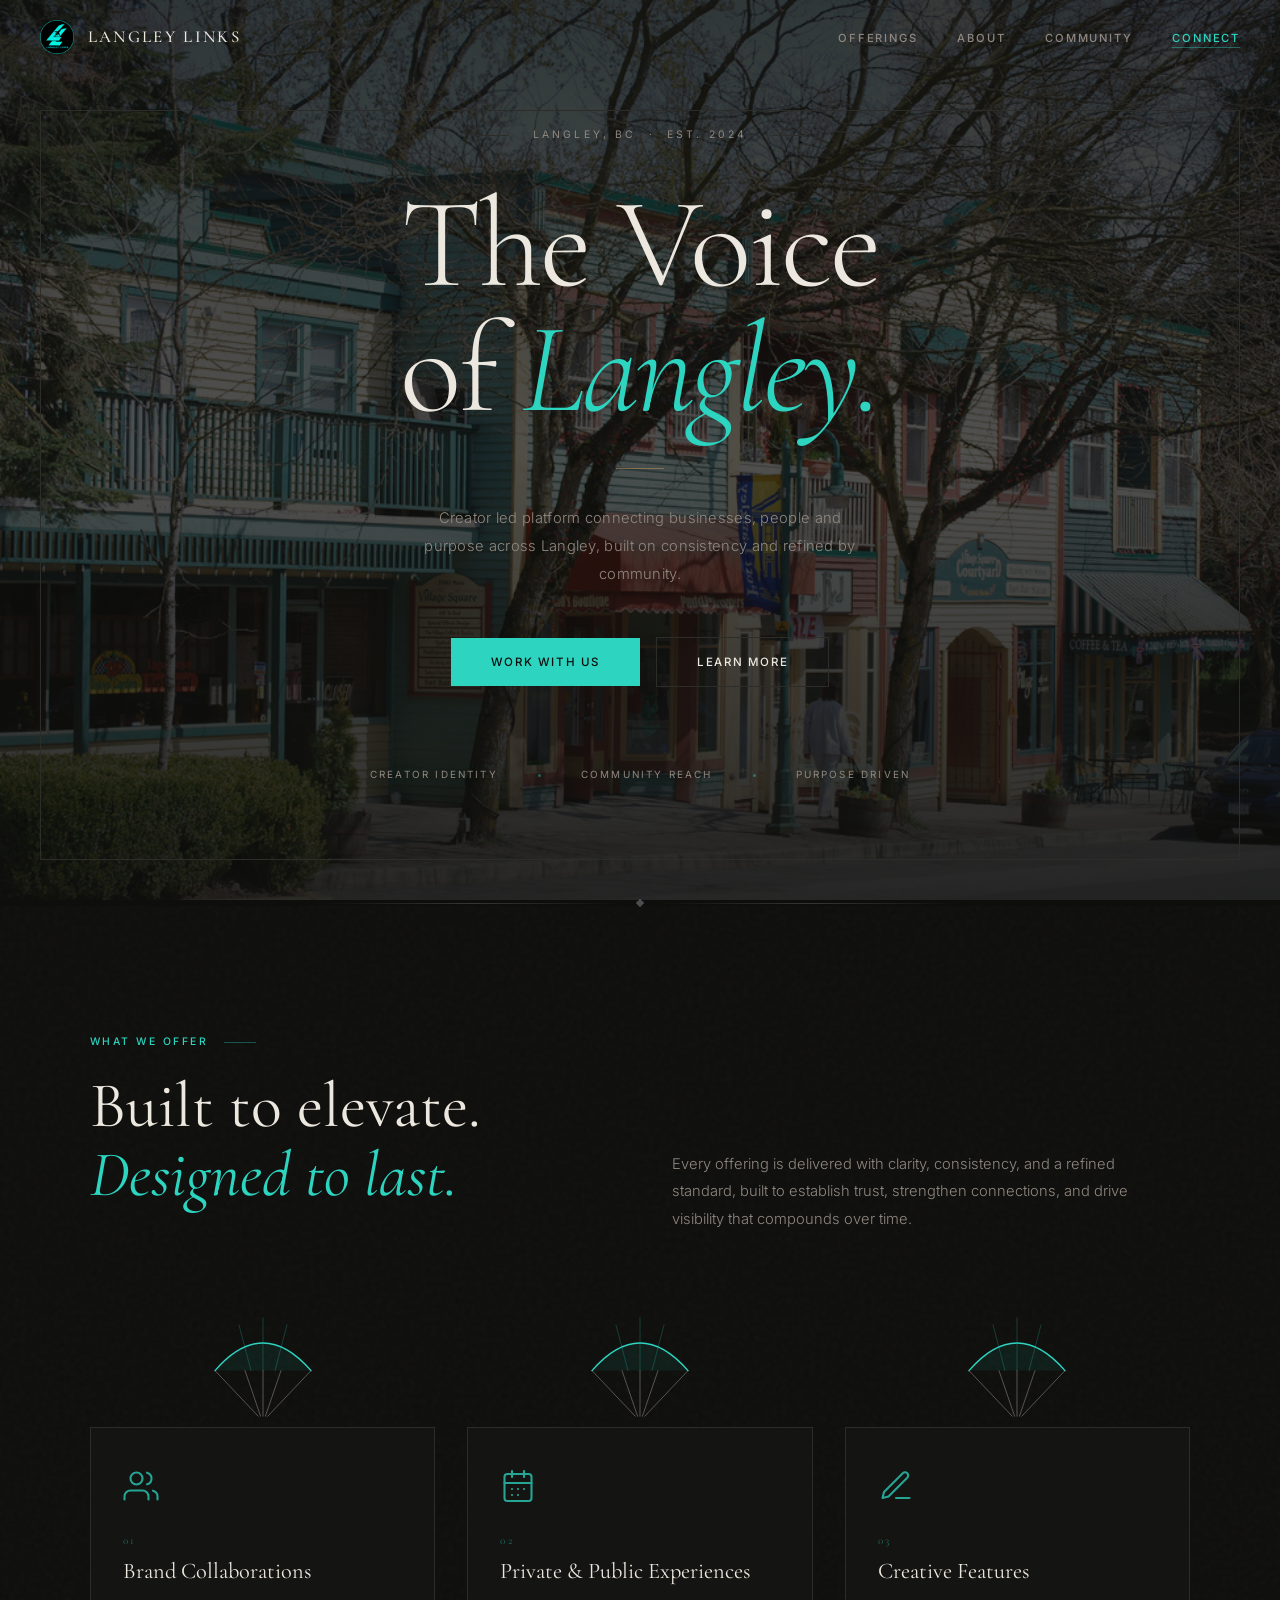
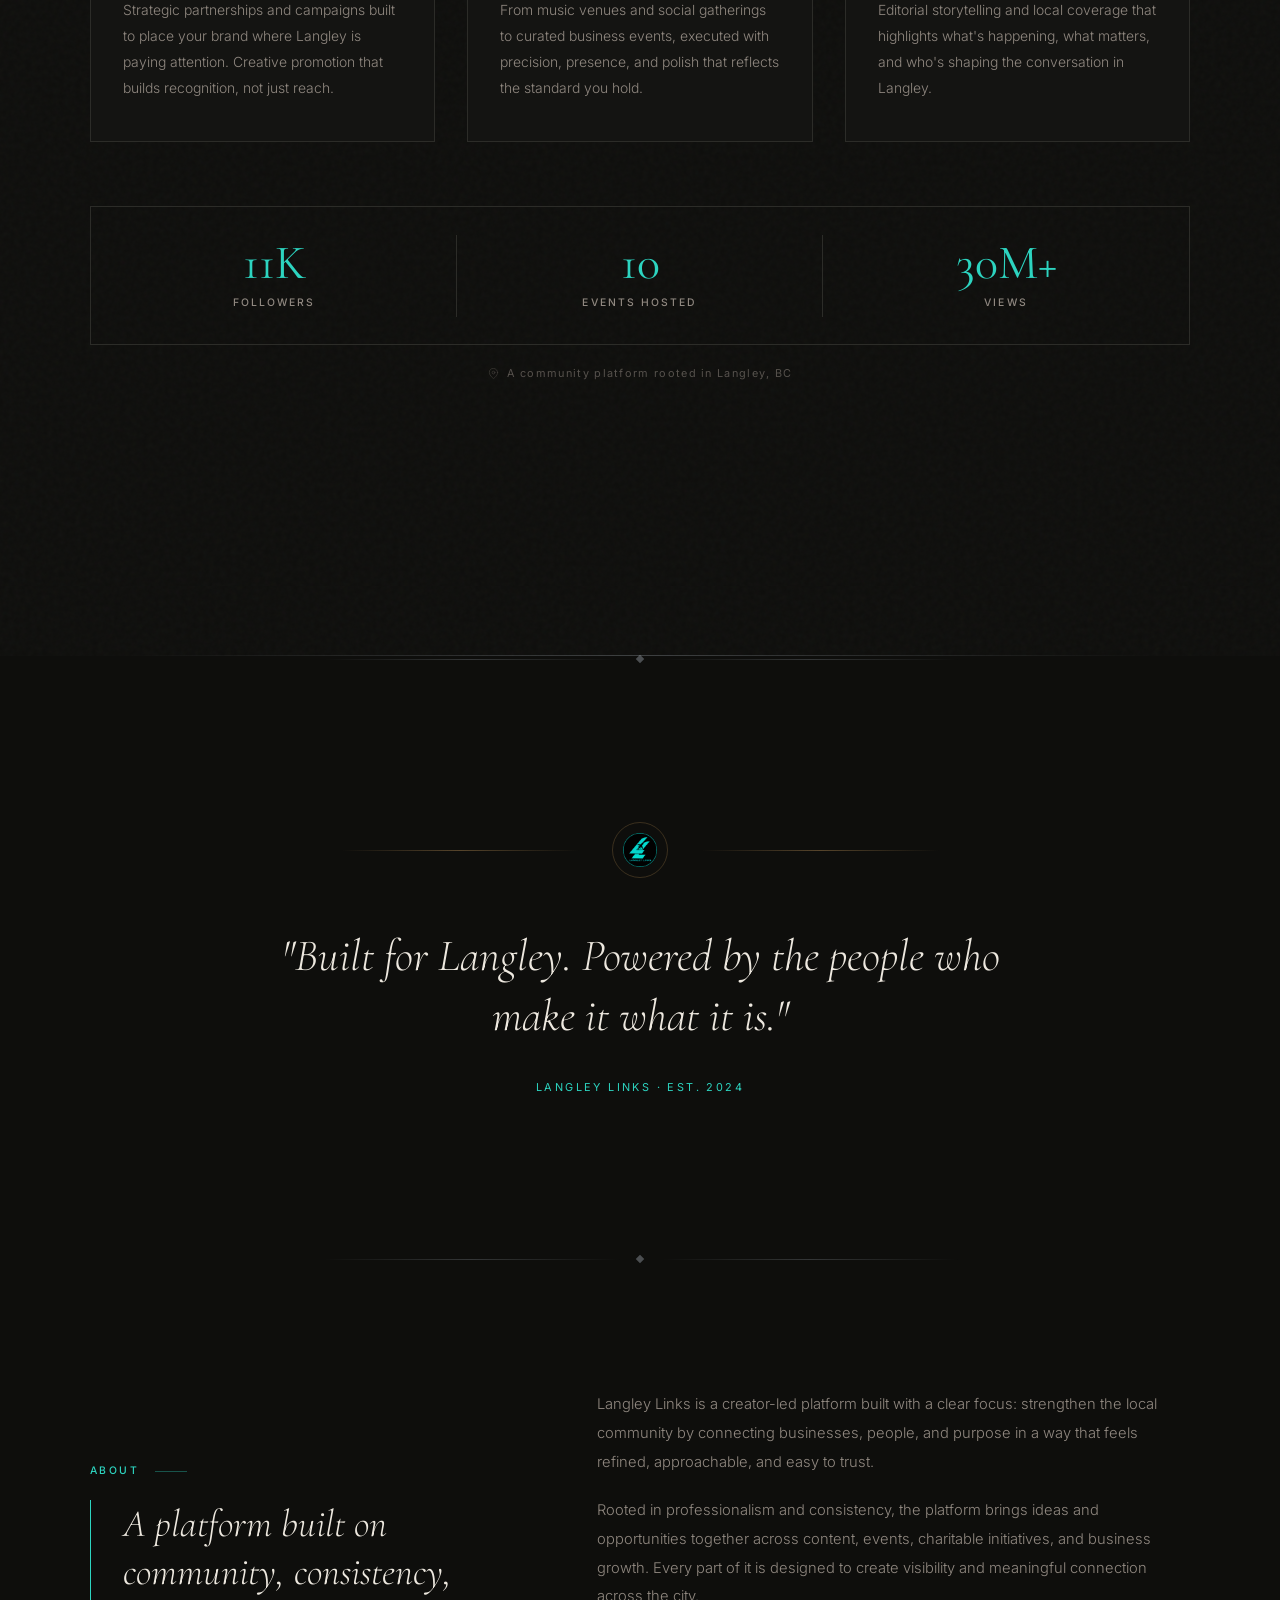
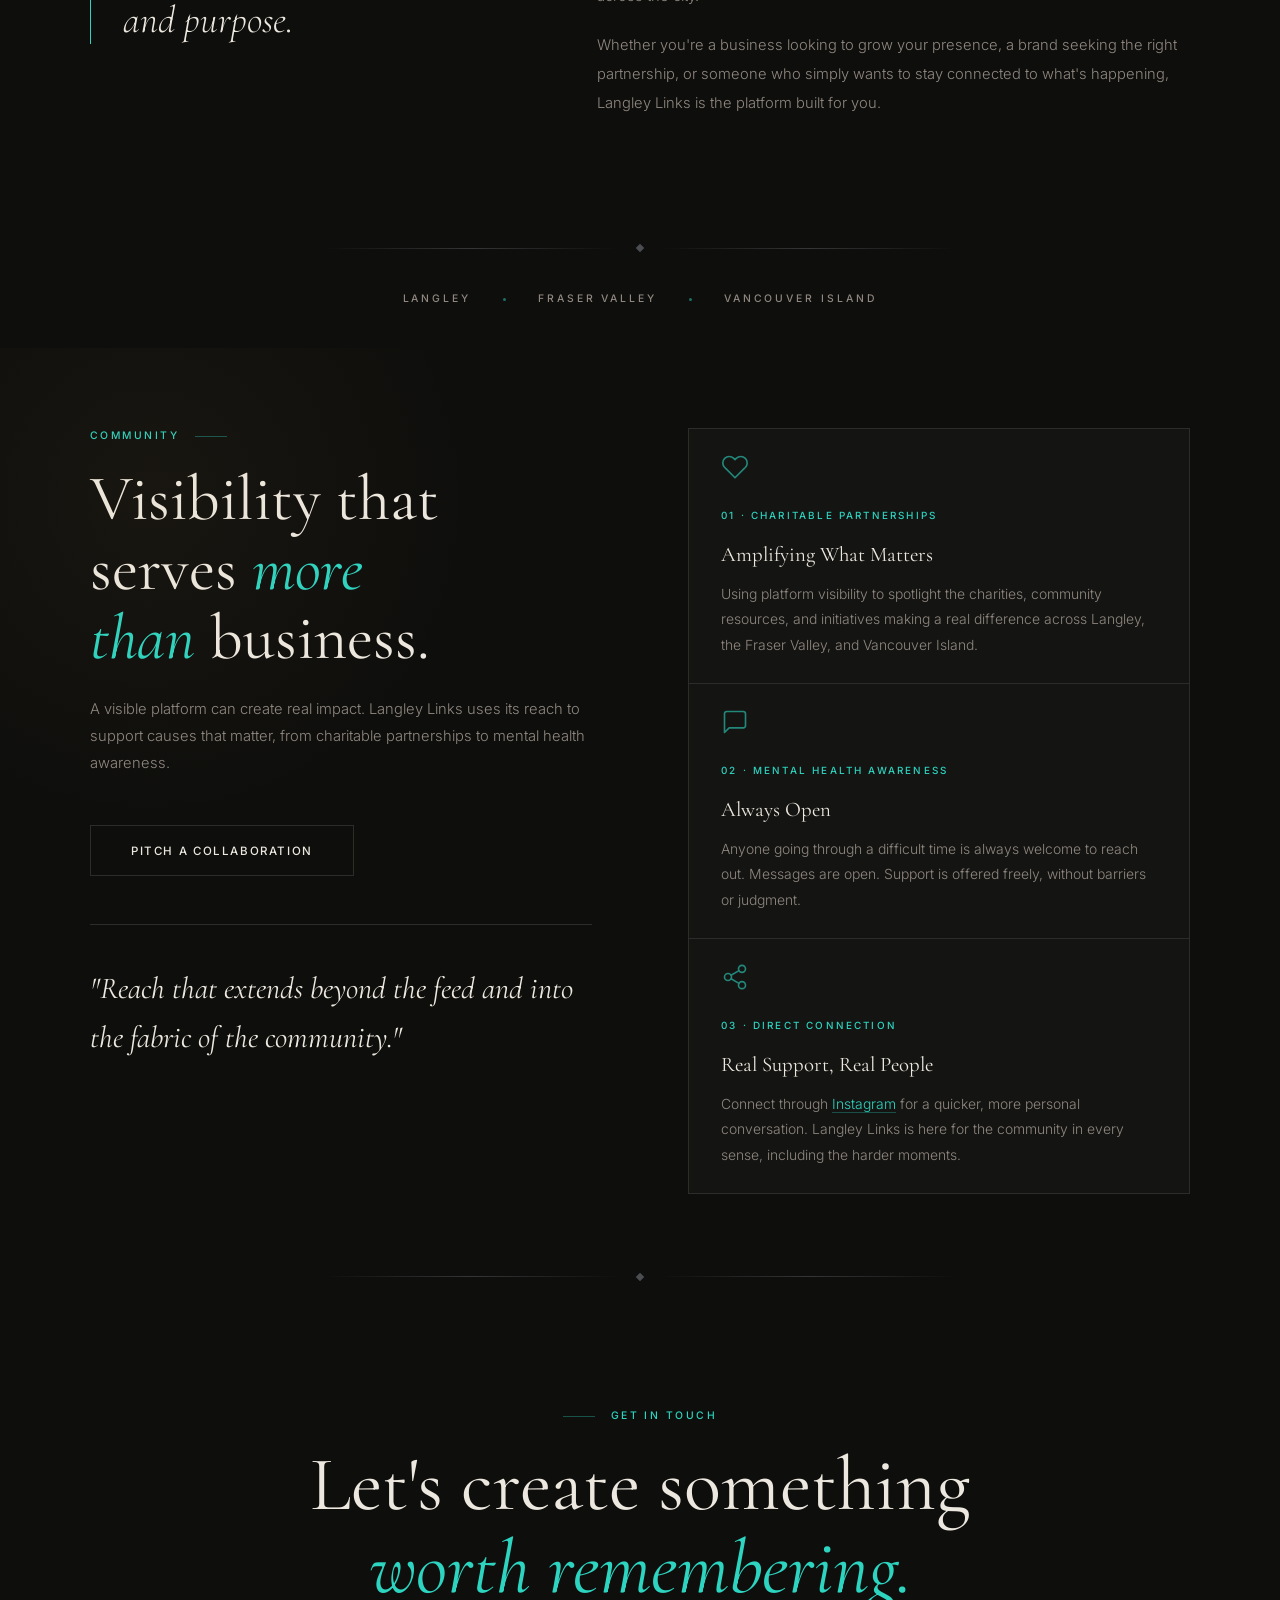
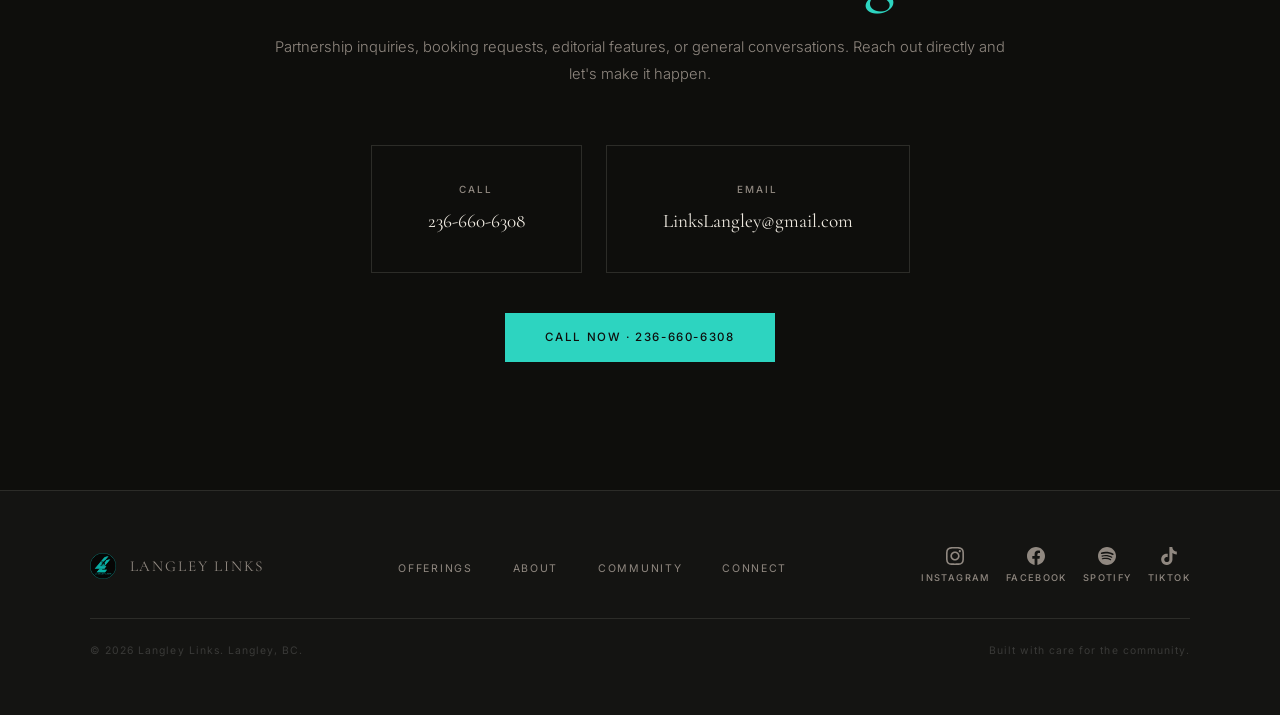
==== index.html @ d631c365 "Services section: darker background to match rest of site" ====
<!DOCTYPE html>
<html lang="en">
<head>
  <meta charset="UTF-8" />
  <meta name="viewport" content="width=device-width, initial-scale=1.0" />

  <!-- Google Search Console -->
  <meta name="google-site-verification" content="DNK0enHYW-KA_07LQ_YvjE61bFzddspca2LPmEp7d2s" />

  <!-- Primary SEO -->
  <title>Langley Links | Brand Partnerships, Events & Community — Langley, BC</title>
  <meta name="description" content="Langley Links is Langley's creator-led platform for brand collaborations, local events, and community impact. 11K followers, 30M+ views. Work with us today." />
  <link rel="canonical" href="https://langleylinks.com/" />

  <!-- Geo -->
  <meta name="geo.region" content="CA-BC" />
  <meta name="geo.placename" content="Langley, British Columbia" />

  <!-- Open Graph -->
  <meta property="og:type" content="website" />
  <meta property="og:url" content="https://langleylinks.com/" />
  <meta property="og:title" content="Langley Links | Brand Partnerships, Events & Community" />
  <meta property="og:description" content="Langley's creator-led platform for brand collaborations, local events, and community impact. 11K followers, 30M+ views." />
  <meta property="og:image" content="https://langleylinks.com/Main_Street,_Fort_Langley.jpg" />
  <meta property="og:image:width" content="1200" />
  <meta property="og:image:height" content="630" />
  <meta property="og:site_name" content="Langley Links" />
  <meta property="og:locale" content="en_CA" />

  <!-- Twitter Card -->
  <meta name="twitter:card" content="summary_large_image" />
  <meta name="twitter:title" content="Langley Links | Brand Partnerships, Events & Community" />
  <meta name="twitter:description" content="Langley's creator-led platform for brand collaborations, local events, and community impact. 11K followers, 30M+ views." />
  <meta name="twitter:image" content="https://langleylinks.com/Main_Street,_Fort_Langley.jpg" />

  <link rel="icon" type="image/png" href="logo png LL.png" />
  <link rel="preconnect" href="https://fonts.googleapis.com" />
  <link rel="preconnect" href="https://fonts.gstatic.com" crossorigin />
  <link rel="preload" as="image" href="Main_Street,_Fort_Langley.jpg" />
  <link href="https://fonts.googleapis.com/css2?family=Cormorant+Garamond:ital,wght@0,300;0,400;0,500;0,600;1,300;1,400;1,500&family=Inter:wght@300;400;500;600&display=swap" rel="stylesheet" />
  <style>
    *, *::before, *::after { box-sizing: border-box; margin: 0; padding: 0; }

    :root {
      --bg:           #0e0e0c;
      --dark:         #141412;
      --mid:          #1c1c1a;
      --border:       #2c2c28;
      --gold:         #c4975a;
      --gold-border:  rgba(196, 151, 90, 0.25);
      --silver:       #a8b0b8;
      --silver-dim:   rgba(168, 176, 184, 0.15);
      --silver-border: rgba(168, 176, 184, 0.25);
      --cream:        #ede8df;
      --cream-muted:  #908880;
      --teal:         #2dd4c0;
      --teal-dark:    #1fb8a6;
      --teal-dim:     rgba(45, 212, 192, 0.07);
      --teal-border:  rgba(45, 212, 192, 0.2);
      --font-serif:   'Cormorant Garamond', Georgia, serif;
      --font-sans:    'Inter', sans-serif;
    }

    html { scroll-behavior: smooth; }

    body {
      background: var(--bg);
      color: var(--cream);
      font-family: var(--font-sans);
      font-size: 16px;
      line-height: 1.6;
      -webkit-font-smoothing: antialiased;
    }

    /* ── NAV ── */
    nav {
      position: fixed;
      top: 0; left: 0; right: 0;
      z-index: 100;
      display: flex;
      align-items: center;
      justify-content: space-between;
      padding: 1.25rem 2.5rem;
      background: transparent;
      backdrop-filter: blur(0px);
      -webkit-backdrop-filter: blur(0px);
      border-bottom: 1px solid transparent;
      transition: background 0.4s ease, border-color 0.4s ease, backdrop-filter 0.4s ease, padding 0.3s;
    }

    nav.scrolled {
      background: rgba(14, 14, 12, 0.82);
      backdrop-filter: blur(16px);
      -webkit-backdrop-filter: blur(16px);
      border-bottom: 1px solid var(--border);
    }

    .nav-brand {
      display: flex;
      align-items: center;
      gap: 0.85rem;
      text-decoration: none;
    }

    .nav-brand img { height: 34px; width: auto; }

    .nav-brand-text {
      font-family: var(--font-serif);
      font-size: 1.05rem;
      font-weight: 500;
      letter-spacing: 0.14em;
      text-transform: uppercase;
      color: var(--cream);
    }

    .nav-links {
      display: flex;
      gap: 2.5rem;
      list-style: none;
      align-items: center;
    }

    .nav-links a {
      color: var(--cream-muted);
      text-decoration: none;
      font-size: 0.7rem;
      font-weight: 500;
      letter-spacing: 0.16em;
      text-transform: uppercase;
      transition: color 0.2s;
    }

    .nav-links a:hover { color: var(--cream); }

    .nav-cta {
      color: var(--teal) !important;
      border-bottom: 1px solid rgba(45, 212, 192, 0.4);
      padding-bottom: 2px;
    }

    .nav-cta:hover { color: var(--teal-dark) !important; }

    .nav-toggle {
      display: none;
      background: none;
      border: none;
      cursor: pointer;
      padding: 4px;
      flex-direction: column;
      gap: 5px;
    }

    .nav-toggle span {
      display: block;
      width: 22px;
      height: 1px;
      background: var(--cream);
      transition: transform 0.3s, opacity 0.3s;
    }

    .nav-toggle.open span:nth-child(1) { transform: translateY(6px) rotate(45deg); }
    .nav-toggle.open span:nth-child(2) { opacity: 0; }
    .nav-toggle.open span:nth-child(3) { transform: translateY(-6px) rotate(-45deg); }

    /* ── BUTTONS ── */
    .btn {
      display: inline-flex;
      align-items: center;
      gap: 0.6rem;
      font-family: var(--font-sans);
      font-size: 0.72rem;
      font-weight: 500;
      letter-spacing: 0.14em;
      text-transform: uppercase;
      text-decoration: none;
      padding: 0.95rem 2.5rem;
      cursor: pointer;
      border: none;
      transition: all 0.25s;
    }

    .btn:active { transform: scale(0.98); }

    .btn-primary {
      background: var(--teal);
      color: #0e0e0c;
    }

    .btn-primary:hover {
      background: var(--teal-dark);
      box-shadow: 0 0 32px rgba(45, 212, 192, 0.2);
    }

    .btn-outline {
      background: transparent;
      color: var(--cream);
      border: 1px solid var(--border);
    }

    .btn-outline:hover { border-color: var(--cream-muted); }

    /* ── SECTION BASE ── */
    section { padding: 8rem 2.5rem; }

    .container { max-width: 1100px; margin: 0 auto; }

    .section-label {
      font-size: 0.65rem;
      font-weight: 500;
      letter-spacing: 0.24em;
      text-transform: uppercase;
      color: var(--teal);
      margin-bottom: 1.25rem;
      display: flex;
      align-items: center;
      gap: 1rem;
    }

    .section-label::after {
      content: '';
      width: 32px;
      height: 1px;
      background: var(--teal);
      opacity: 0.35;
    }

    .section-title {
      font-family: var(--font-serif);
      font-size: clamp(2.4rem, 5vw, 4rem);
      font-weight: 400;
      line-height: 1.08;
      color: var(--cream);
      margin-bottom: 1.5rem;
    }

    .section-title em {
      font-style: italic;
      color: var(--teal);
    }

    .section-sub {
      font-size: 0.92rem;
      font-weight: 300;
      color: var(--cream-muted);
      max-width: 500px;
      line-height: 1.85;
    }

    /* ── HERO ── */
    #hero {
      min-height: 100vh;
      display: flex;
      align-items: center;
      justify-content: center;
      text-align: center;
      padding-top: 90px;
      padding-bottom: 5rem;
      position: relative;
      overflow: hidden;
    }

    #hero::before {
      content: '';
      position: absolute;
      inset: 0;
      background:
        linear-gradient(to bottom, rgba(14,14,12,0.82) 0%, rgba(14,14,12,0.72) 50%, rgba(14,14,12,0.88) 100%),
        url('Main_Street,_Fort_Langley.jpg') center center / cover no-repeat;
      pointer-events: none;
    }

    #hero::after {
      content: '';
      position: absolute;
      top: 110px; left: 2.5rem; right: 2.5rem; bottom: 2.5rem;
      border: 1px solid var(--border);
      pointer-events: none;
    }

    .hero-inner {
      position: relative;
      z-index: 1;
      max-width: 860px;
      padding: 0 2rem;
    }

    .hero-eyebrow {
      font-size: 0.65rem;
      font-weight: 400;
      letter-spacing: 0.3em;
      text-transform: uppercase;
      color: var(--cream-muted);
      margin-bottom: 2.5rem;
      display: flex;
      align-items: center;
      justify-content: center;
      gap: 1.5rem;
    }

    .hero-eyebrow::before,
    .hero-eyebrow::after {
      content: '';
      width: 36px;
      height: 1px;
      background: var(--border);
    }

    .hero-title {
      font-family: var(--font-serif);
      font-size: clamp(4rem, 11vw, 8rem);
      font-weight: 300;
      line-height: 0.97;
      letter-spacing: -0.02em;
      color: var(--cream);
      margin-bottom: 0;
    }

    .hero-title em {
      font-style: italic;
      color: var(--teal);
    }

    .hero-rule {
      width: 48px;
      height: 1px;
      background: var(--gold);
      margin: 2.25rem auto;
      opacity: 0.5;
    }

    .hero-sub {
      font-size: 0.92rem;
      font-weight: 300;
      color: var(--cream-muted);
      margin: 0 auto 3rem;
      max-width: 440px;
      line-height: 1.9;
      letter-spacing: 0.02em;
    }

    .hero-actions {
      display: flex;
      flex-wrap: wrap;
      gap: 1rem;
      align-items: center;
      justify-content: center;
    }

    .hero-strip {
      margin-top: 5rem;
      display: flex;
      align-items: center;
      justify-content: center;
      gap: 2.5rem;
      font-size: 0.62rem;
      letter-spacing: 0.22em;
      text-transform: uppercase;
      color: var(--cream-muted);
      text-shadow: 0 0 20px rgba(45, 212, 192, 0.3);
    }

    .hero-strip-dot {
      width: 3px;
      height: 3px;
      background: var(--teal);
      border-radius: 50%;
      opacity: 0.4;
    }

    /* ── SERVICES ── */
    #services {
      background: var(--bg);
      border-top: none;
      border-bottom: none;
      position: relative;
      padding: 0;
      min-height: 150vh;
    }

    .services-inner {
      position: sticky;
      top: 0;
      padding: 8rem 2.5rem;
      overflow: hidden;
      z-index: 1;
    }

    /* atmospheric glow that follows the plane */
    .plane-glow {
      position: absolute;
      top: 0; left: 0;
      width: 520px;
      height: 320px;
      border-radius: 50%;
      background: radial-gradient(ellipse at center, rgba(45,212,192,0.09) 0%, rgba(45,212,192,0.04) 40%, transparent 70%);
      pointer-events: none;
      transform: translate(-50%, -40%);
      z-index: 0;
      transition: opacity 0.3s;
    }

    #services::after {
      content: '';
      position: absolute;
      bottom: 0; left: 50%;
      transform: translateX(-50%);
      width: 80%;
      height: 1px;
      background: linear-gradient(to right, transparent, var(--silver), transparent);
      opacity: 0.3;
    }

    #services::before {
      content: '';
      position: absolute;
      inset: 0;
      background-image: url("data:image/svg+xml,%3Csvg viewBox='0 0 256 256' xmlns='http://www.w3.org/2000/svg'%3E%3Cfilter id='noise'%3E%3CfeTurbulence type='fractalNoise' baseFrequency='0.9' numOctaves='4' stitchTiles='stitch'/%3E%3C/filter%3E%3Crect width='100%25' height='100%25' filter='url(%23noise)' opacity='1'/%3E%3C/svg%3E");
      opacity: 0.03;
      pointer-events: none;
      z-index: 0;
    }

    #services .container { position: relative; z-index: 1; }

    .services-header {
      display: grid;
      grid-template-columns: 1fr 1fr;
      gap: 4rem;
      align-items: end;
      margin-bottom: 5rem;
    }

    .svc-header-reveal {
      opacity: 0;
    }

    .airdrop-grid {
      display: grid;
      grid-template-columns: repeat(3, 1fr);
      gap: 2rem;
      margin-top: 3rem;
      align-items: end;
    }

    .airdrop-unit {
      display: flex;
      flex-direction: column;
      align-items: center;
      opacity: 0;
      transform: translateY(-320px);
      transition: opacity 0.7s ease, transform 0.9s cubic-bezier(0.25, 0.46, 0.45, 0.94);
    }

    .airdrop-unit.dropped {
      opacity: 1;
      transform: translateY(0);
    }

    .parachute-wrap {
      width: 120px;
      margin-bottom: -1px;
      transition: opacity 0.8s ease, transform 0.8s ease;
    }

    .parachute-wrap.detached {
      opacity: 0;
      transform: translateY(-20px);
    }

    .parachute-wrap svg {
      width: 100%;
      height: auto;
    }

    .service-card {
      width: 100%;
      padding: 2.5rem 2rem;
      border: 1px solid var(--border);
      position: relative;
      transition: background 0.3s, border-color 0.3s, box-shadow 0.3s;
      background: var(--dark);
    }

    .service-card:hover { background: var(--mid); border-color: var(--teal-border); }

    .airdrop-unit.dropped .service-card {
      animation: card-land-glow 0.9s ease forwards;
    }

    @keyframes card-land-glow {
      0%   { box-shadow: 0 0 0px rgba(45,212,192,0); }
      30%  { box-shadow: 0 0 28px rgba(45,212,192,0.22), inset 0 0 12px rgba(45,212,192,0.06); }
      100% { box-shadow: 0 0 0px rgba(45,212,192,0); }
    }

    .service-icon {
      width: 36px;
      height: 36px;
      margin-bottom: 1.25rem;
      color: var(--teal);
      opacity: 0.75;
    }

    .service-num {
      font-family: var(--font-serif);
      font-size: 0.7rem;
      letter-spacing: 0.2em;
      color: var(--teal);
      margin-bottom: 0.5rem;
      opacity: 0.45;
    }

    /* ── STAT BAR ── */
    .services-stats {
      display: grid;
      grid-template-columns: repeat(3, 1fr);
      gap: 0;
      margin-top: 4rem;
      border: 1px solid var(--border);
    }

    .stats-caption {
      text-align: center;
      margin-top: 1.25rem;
      font-size: 0.68rem;
      font-weight: 400;
      letter-spacing: 0.12em;
      color: var(--cream-muted);
      opacity: 0.55;
      display: flex;
      align-items: center;
      justify-content: center;
      gap: 0.5rem;
    }

    .stats-caption svg {
      flex-shrink: 0;
      opacity: 0.7;
    }

    .stat-item {
      padding: 2rem 2.5rem;
      text-align: center;
      position: relative;
      opacity: 0;
      transform: translateY(16px);
      transition: opacity 0.6s ease, transform 0.6s ease;
    }

    .stat-item.visible {
      opacity: 1;
      transform: translateY(0);
    }

    .stat-item:not(:last-child)::after {
      content: '';
      position: absolute;
      right: 0; top: 20%; bottom: 20%;
      width: 1px;
      background: var(--border);
    }

    .stat-number {
      font-family: var(--font-serif);
      font-size: clamp(2rem, 4vw, 3rem);
      font-weight: 400;
      color: var(--teal);
      line-height: 1;
      margin-bottom: 0.5rem;
    }

    .stat-label {
      font-size: 0.65rem;
      font-weight: 500;
      letter-spacing: 0.2em;
      text-transform: uppercase;
      color: var(--cream-muted);
    }

    .service-title {
      font-family: var(--font-serif);
      font-size: 1.4rem;
      font-weight: 400;
      color: var(--cream);
      margin-bottom: 0.85rem;
      line-height: 1.2;
    }

    .service-desc {
      font-size: 0.87rem;
      font-weight: 300;
      color: var(--cream-muted);
      line-height: 1.85;
    }

    .service-line {
      position: absolute;
      bottom: 0; left: 0;
      width: 0; height: 1px;
      background: var(--teal);
      transition: width 0.4s ease;
    }

    .service-card:hover .service-line { width: 100%; }

    /* ── BRAND DIVIDER ── */
    .brand-divider {
      background: url('ChatGPT Image Apr 28, 2026 at 12_39_22 AM.png') center center / cover no-repeat fixed;
      padding: 10rem 2.5rem;
      text-align: center;
      border-top: none;
      border-bottom: none;
      position: relative;
      overflow: hidden;
    }

    .brand-divider::before {
      content: '';
      position: absolute;
      inset: 0;
      background: linear-gradient(to bottom, rgba(14,14,12,0.75) 0%, rgba(14,14,12,0.5) 50%, rgba(14,14,12,0.75) 100%);
      pointer-events: none;
      z-index: 0;
    }

    .brand-divider-inner {
      display: flex;
      align-items: center;
      gap: 2rem;
      max-width: 600px;
      margin: 0 auto 3rem;
      position: relative;
      z-index: 1;
    }

    .brand-divider-line {
      flex: 1;
      height: 1px;
      background: linear-gradient(to right, transparent, var(--gold), transparent);
      opacity: 0.4;
    }

    .brand-divider-center {
      flex-shrink: 0;
      width: 56px;
      height: 56px;
      display: flex;
      align-items: center;
      justify-content: center;
      border: 1px solid var(--gold-border);
      border-radius: 50%;
      padding: 10px;
    }

    .brand-divider-logo {
      width: 100%;
      height: 100%;
      object-fit: contain;
      opacity: 0.9;
    }

    .brand-divider-quote {
      font-family: var(--font-serif);
      font-size: clamp(1.6rem, 3.5vw, 2.8rem);
      font-weight: 300;
      font-style: italic;
      color: var(--cream);
      max-width: 760px;
      margin: 0 auto 2rem;
      line-height: 1.35;
      position: relative;
      z-index: 1;
      animation: fadeUp 1s ease forwards;
      animation-play-state: paused;
    }

    .brand-divider-quote.visible {
      animation-play-state: running;
    }

    .brand-divider-sub {
      font-size: 0.68rem;
      letter-spacing: 0.22em;
      text-transform: uppercase;
      color: var(--teal);
      position: relative;
      z-index: 1;
      opacity: 0;
      animation: fadeUp 1s ease 0.4s forwards;
      animation-play-state: paused;
    }

    .brand-divider-sub.visible {
      animation-play-state: running;
    }

    @keyframes fadeUp {
      from { opacity: 0; transform: translateY(20px); }
      to { opacity: 1; transform: translateY(0); }
    }

    /* ── ABOUT ── */
    #about { background: var(--bg); }

    .about-grid {
      display: grid;
      grid-template-columns: 1fr 1.5fr;
      gap: 7rem;
      align-items: center;
    }

    .about-pull {
      font-family: var(--font-serif);
      font-size: clamp(1.8rem, 3vw, 2.6rem);
      font-weight: 300;
      line-height: 1.25;
      color: var(--cream);
      font-style: italic;
      border-left: 1px solid var(--teal);
      padding-left: 2rem;
    }

    .about-right p {
      font-size: 0.92rem;
      font-weight: 300;
      color: var(--cream-muted);
      line-height: 1.95;
      margin-bottom: 1.25rem;
    }

    .about-right p:last-child { margin-bottom: 0; }

    /* ── COMMUNITY ── */
    #community {
      border-top: none;
      position: relative;
      overflow: hidden;
      padding: 5rem 2.5rem;
      background:
        linear-gradient(to bottom, rgba(14,14,12,0.85) 0%, rgba(14,14,12,0.7) 40%, rgba(14,14,12,0.85) 100%),
        url('pexels-romanp-16711.jpg') center 30% / cover no-repeat fixed;
    }

    #community::before {
      content: '';
      position: absolute;
      top: -200px; left: -200px;
      width: 700px; height: 700px;
      border-radius: 50%;
      background: radial-gradient(ellipse at center, rgba(196,151,90,0.06) 0%, transparent 65%);
      pointer-events: none;
    }


    .community-inner {
      display: grid;
      grid-template-columns: 1fr 1fr;
      gap: 6rem;
      align-items: start;
    }

    .community-pull-quote {
      margin-top: 3rem;
      padding-top: 2.5rem;
      border-top: 1px solid var(--border);
      font-family: var(--font-serif);
      font-size: clamp(1.4rem, 2.5vw, 1.9rem);
      font-weight: 400;
      font-style: italic;
      color: var(--cream);
      line-height: 1.6;
    }

    .community-cards {
      display: flex;
      flex-direction: column;
      gap: 1px;
      background: var(--border);
      border: 1px solid var(--border);
    }

    .community-card {
      background: var(--dark);
      padding: 1.5rem 2rem;
      transition: background 0.25s;
      position: relative;
      overflow: hidden;
      opacity: 0;
      transform: translateX(-24px);
      transition: background 0.25s, opacity 0.6s ease, transform 0.6s ease;
    }

    .community-card.visible {
      opacity: 1;
      transform: translateX(0);
    }

    .community-card::before {
      content: '';
      position: absolute;
      left: 0; top: 0; bottom: 0;
      width: 2px;
      background: var(--teal);
      transform: scaleY(0);
      transform-origin: top;
      transition: transform 0.35s ease;
    }

    .community-card:hover { background: var(--mid); }
    .community-card:hover::before { transform: scaleY(1); }


    .community-card-label {
      font-size: 0.62rem;
      letter-spacing: 0.22em;
      text-transform: uppercase;
      color: var(--teal);
      margin-bottom: 0.85rem;
      font-weight: 500;
    }

    .community-card-title {
      font-family: var(--font-serif);
      font-size: 1.3rem;
      font-weight: 400;
      color: var(--cream);
      margin-bottom: 0.65rem;
    }

    .community-card-desc {
      font-size: 0.87rem;
      font-weight: 300;
      color: var(--cream-muted);
      line-height: 1.85;
    }

    /* ── CONTACT ── */
    #contact {
      background: var(--bg);
      border-top: none;
      text-align: center;
      position: relative;
      overflow: hidden;
    }


    .contact-inner {
      max-width: 760px;
      margin: 0 auto;
      position: relative;
      z-index: 1;
    }

    #contact .section-title {
      font-size: clamp(2.8rem, 6vw, 5rem);
    }

    .contact-inner .section-label {
      justify-content: center;
    }

    .contact-inner .section-label::before {
      content: '';
      width: 32px;
      height: 1px;
      background: var(--teal);
      opacity: 0.35;
    }

    .contact-inner .section-label::after { display: none; }

    .contact-intro {
      font-size: 0.92rem;
      font-weight: 300;
      color: var(--cream-muted);
      line-height: 1.85;
      margin-bottom: 3.5rem;
    }

    .contact-links {
      display: flex;
      gap: 1.5rem;
      justify-content: center;
      flex-wrap: wrap;
      margin-bottom: 2.5rem;
    }

    .contact-item {
      display: flex;
      flex-direction: column;
      align-items: center;
      gap: 0.5rem;
      text-decoration: none;
      padding: 2.25rem 3.5rem;
      border: 1px solid var(--border);
      transition: border-color 0.2s, background 0.2s;
    }

    .contact-item:hover {
      border-color: var(--teal-border);
      background: var(--teal-dim);
    }

    .contact-item-label {
      font-size: 0.62rem;
      letter-spacing: 0.22em;
      text-transform: uppercase;
      color: var(--cream-muted);
      font-weight: 500;
    }

    .contact-item-value {
      font-family: var(--font-serif);
      font-size: 1.2rem;
      font-weight: 400;
      color: var(--cream);
    }

    .contact-socials {
      display: flex;
      align-items: center;
      justify-content: center;
      gap: 1.5rem;
      margin-top: 2.5rem;
    }

    .contact-social-link {
      display: flex;
      align-items: center;
      gap: 0.5rem;
      font-size: 0.65rem;
      font-weight: 500;
      letter-spacing: 0.18em;
      text-transform: uppercase;
      color: var(--cream-muted);
      text-decoration: none;
      transition: color 0.2s;
    }

    .contact-social-link:hover { color: var(--teal); }

    .contact-social-link svg { flex-shrink: 0; }

    /* ── FOOTER ── */
    footer {
      background: var(--dark);
      border-top: 1px solid var(--border);
      padding: 3.5rem 2.5rem;
    }

    .footer-inner {
      max-width: 1100px;
      margin: 0 auto;
      display: flex;
      justify-content: space-between;
      align-items: center;
      flex-wrap: wrap;
      gap: 2rem;
    }

    .footer-brand {
      display: flex;
      align-items: center;
      gap: 0.85rem;
      text-decoration: none;
    }

    .footer-brand img { height: 26px; width: auto; opacity: 0.7; }

    .footer-brand-text {
      font-family: var(--font-serif);
      font-size: 0.95rem;
      font-weight: 400;
      letter-spacing: 0.12em;
      text-transform: uppercase;
      color: var(--cream-muted);
    }

    .footer-links {
      display: flex;
      gap: 2.5rem;
      list-style: none;
    }

    .footer-links a {
      font-size: 0.66rem;
      letter-spacing: 0.16em;
      text-transform: uppercase;
      color: var(--cream-muted);
      text-decoration: none;
      transition: color 0.2s;
    }

    .footer-links a:hover { color: var(--teal); }

    .footer-socials {
      display: flex;
      gap: 1rem;
      align-items: center;
    }

    .footer-social-link {
      display: flex;
      flex-direction: column;
      align-items: center;
      gap: 0.35rem;
      text-decoration: none;
      color: var(--cream-muted);
      transition: color 0.2s;
    }

    .footer-social-link:hover { color: var(--teal); }

    .footer-social-link svg {
      width: 18px;
      height: 18px;
      fill: currentColor;
    }

    .footer-social-label {
      font-size: 0.58rem;
      letter-spacing: 0.15em;
      text-transform: uppercase;
      font-weight: 500;
    }

    .footer-bottom {
      max-width: 1100px;
      margin: 2rem auto 0;
      padding-top: 1.5rem;
      border-top: 1px solid var(--border);
      display: flex;
      justify-content: space-between;
      align-items: center;
      flex-wrap: wrap;
      gap: 0.75rem;
      font-size: 0.65rem;
      letter-spacing: 0.1em;
      color: #3a3a38;
    }

    /* ── LIGHTBOX ── */
    .lightbox {
      display: none;
      position: fixed;
      inset: 0;
      z-index: 1000;
      align-items: center;
      justify-content: center;
    }

    .lightbox.open { display: flex; }

    .lightbox-overlay {
      position: absolute;
      inset: 0;
      background: rgba(0,0,0,0.93);
      cursor: pointer;
    }

    .lightbox-content {
      position: relative;
      z-index: 1;
      width: 95vw;
      max-height: 88vh;
      overflow-y: auto;
      overflow-x: hidden;
    }

    .lightbox-content img {
      width: 100%;
      height: auto;
      display: block;
      border: 1px solid var(--border);
    }

    .lightbox-close {
      position: fixed;
      top: 1.25rem;
      right: 1.5rem;
      background: var(--teal);
      border: none;
      color: #0e0e0c;
      font-size: 0.72rem;
      font-weight: 700;
      letter-spacing: 0.1em;
      text-transform: uppercase;
      padding: 0.6rem 1.25rem;
      display: flex;
      align-items: center;
      gap: 0.5rem;
      cursor: pointer;
      transition: background 0.2s;
      z-index: 1001;
      border-radius: 2px;
    }

    .lightbox-close:hover { background: var(--teal-dark); }

    #bridgeDivider { cursor: pointer; }

    /* ── FLYING PLANE ── */
    .flying-plane {
      position: absolute;
      top: 100px;
      left: -400px;
      width: 340px;
      height: auto;
      opacity: 0;
      z-index: 10;
      pointer-events: none;
    }

    .flying-plane img {
      width: 100%;
      height: auto;
      filter: drop-shadow(0 0 18px rgba(45, 212, 192, 0.85)) drop-shadow(0 0 40px rgba(45, 212, 192, 0.35));
    }


    /* ── SECTION DIVIDER ── */
    .regions-strip {
      display: flex;
      align-items: center;
      justify-content: center;
      gap: 2rem;
      padding: 2.5rem 2.5rem;
      background: var(--bg);
    }

    .regions-item {
      font-size: 0.65rem;
      font-weight: 500;
      letter-spacing: 0.28em;
      text-transform: uppercase;
      color: var(--cream-muted);
    }

    .regions-dot {
      width: 3px;
      height: 3px;
      border-radius: 50%;
      background: var(--teal);
      opacity: 0.5;
      flex-shrink: 0;
    }

    .community-card-icon {
      width: 28px;
      height: 28px;
      margin-bottom: 1.25rem;
      color: var(--teal);
      opacity: 0.6;
    }

    .section-divider {
      display: flex;
      align-items: center;
      justify-content: center;
      gap: 1rem;
      padding: 0 2.5rem;
      position: relative;
      z-index: 1;
    }

    .section-divider-line {
      flex: 1;
      max-width: 300px;
      height: 1px;
      background: linear-gradient(to right, transparent, var(--silver), transparent);
      opacity: 0.25;
    }

    .section-divider-diamond {
      width: 6px;
      height: 6px;
      background: var(--silver);
      transform: rotate(45deg);
      opacity: 0.4;
      flex-shrink: 0;
    }

    /* ── RESPONSIVE ── */
    @media (max-width: 900px) {
      .services-header { grid-template-columns: 1fr; gap: 2rem; }
      .airdrop-grid { grid-template-columns: 1fr; }
      .airdrop-unit { max-width: 480px; width: 100%; }
      .about-grid { grid-template-columns: 1fr; gap: 3rem; }
      .community-inner { grid-template-columns: 1fr; gap: 3.5rem; }
    }

    @media (max-width: 768px) {
      nav { padding: 1rem 1.5rem; }
      .nav-links { display: none; flex-direction: column; gap: 0; }
      .nav-links.open {
        display: flex;
        position: absolute;
        top: 100%; left: 0; right: 0;
        background: var(--dark);
        border-bottom: 1px solid var(--border);
        padding: 1rem 1.5rem;
        gap: 0.25rem;
      }
      .nav-links.open a {
        display: block;
        padding: 0.85rem 0;
        border-bottom: 1px solid var(--border);
      }
      .nav-links.open li:last-child a { border-bottom: none; }
      .nav-toggle { display: flex; }
      section { padding: 5rem 1.5rem; }
      .services-inner { padding: 5rem 1.5rem; }
      #hero::after { left: 1rem; right: 1rem; top: 80px; }
      .contact-links { flex-direction: column; align-items: center; }
      .contact-item { width: 100%; max-width: 320px; }
      .footer-inner { flex-direction: column; align-items: flex-start; }
      .footer-bottom { flex-direction: column; }
      .footer-links { flex-wrap: wrap; gap: 1.5rem; }
      .footer-socials { gap: 1.25rem; }

      /* iOS fix: background-attachment:fixed doesn't work on iOS */
      #community { background-attachment: scroll; }
      .brand-divider { background-attachment: scroll; }

      /* Disable plane animation on mobile — show cards statically */
      #services { min-height: auto; }
      .services-inner { position: relative; }
      .flying-plane { display: none; }
      .plane-glow { display: none; }
      .airdrop-unit {
        opacity: 1 !important;
        transform: none !important;
      }
      .parachute-wrap { display: none; }
      .svc-header-reveal {
        opacity: 1 !important;
        mask-image: none !important;
        -webkit-mask-image: none !important;
      }

      /* Regions strip wrap on small screens */
      .regions-strip { flex-wrap: wrap; gap: 1rem; }
    }

    @media (max-width: 480px) {
      .hero-actions { flex-direction: column; align-items: center; }
      .hero-actions .btn { width: 100%; justify-content: center; }
      .hero-strip { flex-wrap: wrap; gap: 1rem; }
      .services-stats { grid-template-columns: 1fr; }
      .stat-item:not(:last-child)::after { display: none; }
      .stat-item { border-bottom: 1px solid var(--border); }
    }

    /* ── MOBILE SCROLL GLOW ── */
    .mobile-scroll-glow {
      display: none;
    }

    @media (max-width: 768px) {
      .mobile-scroll-glow {
        display: block;
        position: fixed;
        width: 280px;
        height: 280px;
        border-radius: 50%;
        background: radial-gradient(ellipse at center, rgba(45,212,192,0.07) 0%, transparent 70%);
        pointer-events: none;
        z-index: 0;
        left: 50%;
        transform: translateX(-50%);
        transition: top 0.15s ease;
      }
    }

    /* ── MOBILE FLOATING CTA ── */
    .mobile-cta {
      display: none;
    }

    @media (max-width: 768px) {
      .mobile-cta {
        display: flex;
        position: fixed;
        bottom: 0; left: 0; right: 0;
        z-index: 200;
        padding: 1rem 1.5rem calc(1rem + env(safe-area-inset-bottom));
        background: linear-gradient(to top, rgba(14,14,12,0.98) 60%, transparent);
        transform: translateY(100%);
        transition: transform 0.4s ease;
        pointer-events: none;
      }

      .mobile-cta.visible {
        transform: translateY(0);
        pointer-events: all;
      }

      .mobile-cta .btn {
        width: 100%;
        justify-content: center;
        font-size: 0.8rem;
        padding: 1.1rem;
        box-shadow: 0 0 32px rgba(45,212,192,0.2);
      }

      /* Mobile service card fade-in */
      .mobile-fade {
        opacity: 0;
        transform: translateY(20px);
        transition: opacity 0.6s ease, transform 0.6s ease;
      }

      .mobile-fade.visible {
        opacity: 1;
        transform: translateY(0);
      }
    }
  </style>

  <script type="application/ld+json">
  {
    "@context": "https://schema.org",
    "@graph": [
      {
        "@type": "Organization",
        "@id": "https://langleylinks.com/#organization",
        "name": "Langley Links",
        "url": "https://langleylinks.com/",
        "logo": "https://langleylinks.com/logo%20png%20LL.png",
        "description": "Langley Links is a creator-led platform connecting businesses, people, and purpose across Langley, BC through brand collaborations, events, and community initiatives.",
        "foundingDate": "2024",
        "areaServed": [
          { "@type": "City", "name": "Langley" },
          { "@type": "AdministrativeArea", "name": "Fraser Valley" },
          { "@type": "AdministrativeArea", "name": "Vancouver Island" }
        ],
        "contactPoint": {
          "@type": "ContactPoint",
          "telephone": "+1-236-660-6308",
          "email": "LinksLangley@gmail.com",
          "contactType": "customer service"
        },
        "sameAs": ["https://www.instagram.com/linkslangley/"]
      },
      {
        "@type": "WebSite",
        "@id": "https://langleylinks.com/#website",
        "name": "Langley Links",
        "url": "https://langleylinks.com/",
        "publisher": { "@id": "https://langleylinks.com/#organization" }
      },
      {
        "@type": "FAQPage",
        "mainEntity": [
          {
            "@type": "Question",
            "name": "What does Langley Links offer?",
            "acceptedAnswer": { "@type": "Answer", "text": "Langley Links offers brand collaborations, private and public event production, and creative editorial features for businesses and individuals across Langley, the Fraser Valley, and Vancouver Island." }
          },
          {
            "@type": "Question",
            "name": "How do I partner with Langley Links?",
            "acceptedAnswer": { "@type": "Answer", "text": "You can reach out by calling 236-660-6308 or emailing LinksLangley@gmail.com to discuss partnership inquiries, booking requests, or editorial features." }
          },
          {
            "@type": "Question",
            "name": "What is Langley Links?",
            "acceptedAnswer": { "@type": "Answer", "text": "Langley Links is a creator-led platform with 11K followers and 30M+ views, built to connect businesses and community across Langley, BC through content, events, and brand partnerships." }
          }
        ]
      },
      {
        "@type": "Service",
        "name": "Brand Collaborations",
        "provider": { "@id": "https://langleylinks.com/#organization" },
        "areaServed": "Langley, BC",
        "description": "Strategic brand partnerships and campaigns that place your business where Langley is paying attention."
      }
    ]
  }
  </script>
</head>
<body>

  <!-- NAV -->
  <nav id="navbar">
    <a href="#hero" class="nav-brand">
      <img src="logo png LL.png" alt="Langley Links">
      <span class="nav-brand-text">Langley Links</span>
    </a>
    <ul class="nav-links" id="navLinks">
      <li><a href="#services">Offerings</a></li>
      <li><a href="#about">About</a></li>
      <li><a href="#community">Community</a></li>
      <li><a href="#contact" class="nav-cta">Connect</a></li>
    </ul>
    <button class="nav-toggle" id="navToggle" aria-label="Toggle navigation">
      <span></span><span></span><span></span>
    </button>
  </nav>

  <!-- HERO -->
  <section id="hero">
    <div class="hero-inner">
      <div class="hero-eyebrow">Langley, BC &nbsp;·&nbsp; Est. 2024</div>
      <h1 class="hero-title">The Voice<br>of <em>Langley.</em></h1>
      <div class="hero-rule"></div>
      <p class="hero-sub">Creator led platform connecting businesses, people and purpose across Langley, built on consistency and refined by community.</p>
      <div class="hero-actions">
        <a href="#contact" class="btn btn-primary">Work With Us</a>
        <a href="#about" class="btn btn-outline">Learn More</a>
      </div>
      <div class="hero-strip">
        <span>Creator Identity</span>
        <div class="hero-strip-dot"></div>
        <span>Community Reach</span>
        <div class="hero-strip-dot"></div>
        <span>Purpose Driven</span>
      </div>
    </div>
  </section>

  <div class="section-divider"><div class="section-divider-line"></div><div class="section-divider-diamond"></div><div class="section-divider-line"></div></div>

  <!-- OFFERINGS -->
  <section id="services">
  <div class="services-inner">
    <div class="flying-plane" id="flyingPlane">
      <img src="imageedit_1_2687672441.png" alt="" />
    </div>
    <div class="plane-glow" id="planeGlow"></div>
    <div class="container">
      <div class="services-header">
        <div id="svc-left" class="svc-header-reveal">
          <p class="section-label">What We Offer</p>
          <h2 class="section-title">Built to elevate.<br><em>Designed to last.</em></h2>
        </div>
        <p id="svc-right" class="svc-header-reveal section-sub">Every offering is delivered with clarity, consistency, and a refined standard, built to establish trust, strengthen connections, and drive visibility that compounds over time.</p>
      </div>
      <div class="airdrop-grid">

        <div class="airdrop-unit" id="drop1">
          <div class="parachute-wrap">
            <svg viewBox="0 0 100 90" xmlns="http://www.w3.org/2000/svg" fill="none" stroke-linecap="round" stroke-linejoin="round">
              <!-- dome -->
              <path d="M10 48 Q50 2 90 48" stroke="var(--teal)" stroke-width="1.2" fill="rgba(45,212,192,0.08)"/>
              <!-- panels -->
              <path d="M50 4 L50 48" stroke="var(--teal)" stroke-width="0.5" opacity="0.4"/>
              <path d="M30 10 L40 48" stroke="var(--teal)" stroke-width="0.5" opacity="0.4"/>
              <path d="M70 10 L60 48" stroke="var(--teal)" stroke-width="0.5" opacity="0.4"/>
              <!-- shroud lines -->
              <line x1="10" y1="48" x2="46" y2="86" stroke="var(--cream-muted)" stroke-width="0.8" opacity="0.6"/>
              <line x1="35" y1="48" x2="48" y2="86" stroke="var(--cream-muted)" stroke-width="0.8" opacity="0.6"/>
              <line x1="50" y1="48" x2="50" y2="86" stroke="var(--cream-muted)" stroke-width="0.8" opacity="0.6"/>
              <line x1="65" y1="48" x2="52" y2="86" stroke="var(--cream-muted)" stroke-width="0.8" opacity="0.6"/>
              <line x1="90" y1="48" x2="54" y2="86" stroke="var(--cream-muted)" stroke-width="0.8" opacity="0.6"/>
            </svg>
          </div>
          <div class="service-card">
            <svg class="service-icon" viewBox="0 0 24 24" fill="none" stroke="currentColor" stroke-width="1.4" stroke-linecap="round" stroke-linejoin="round">
              <path d="M17 21v-2a4 4 0 0 0-4-4H5a4 4 0 0 0-4 4v2"/><circle cx="9" cy="7" r="4"/><path d="M23 21v-2a4 4 0 0 0-3-3.87"/><path d="M16 3.13a4 4 0 0 1 0 7.75"/>
            </svg>
            <div class="service-num">01</div>
            <h3 class="service-title">Brand Collaborations</h3>
            <p class="service-desc">Strategic partnerships and campaigns built to place your brand where Langley is paying attention. Creative promotion that builds recognition, not just reach.</p>
            <div class="service-line"></div>
          </div>
        </div>

        <div class="airdrop-unit" id="drop2">
          <div class="parachute-wrap">
            <svg viewBox="0 0 100 90" xmlns="http://www.w3.org/2000/svg" fill="none" stroke-linecap="round" stroke-linejoin="round">
              <!-- dome -->
              <path d="M10 48 Q50 2 90 48" stroke="var(--teal)" stroke-width="1.2" fill="rgba(45,212,192,0.08)"/>
              <!-- panels -->
              <path d="M50 4 L50 48" stroke="var(--teal)" stroke-width="0.5" opacity="0.4"/>
              <path d="M30 10 L40 48" stroke="var(--teal)" stroke-width="0.5" opacity="0.4"/>
              <path d="M70 10 L60 48" stroke="var(--teal)" stroke-width="0.5" opacity="0.4"/>
              <!-- shroud lines -->
              <line x1="10" y1="48" x2="46" y2="86" stroke="var(--cream-muted)" stroke-width="0.8" opacity="0.6"/>
              <line x1="35" y1="48" x2="48" y2="86" stroke="var(--cream-muted)" stroke-width="0.8" opacity="0.6"/>
              <line x1="50" y1="48" x2="50" y2="86" stroke="var(--cream-muted)" stroke-width="0.8" opacity="0.6"/>
              <line x1="65" y1="48" x2="52" y2="86" stroke="var(--cream-muted)" stroke-width="0.8" opacity="0.6"/>
              <line x1="90" y1="48" x2="54" y2="86" stroke="var(--cream-muted)" stroke-width="0.8" opacity="0.6"/>
            </svg>
          </div>
          <div class="service-card">
            <svg class="service-icon" viewBox="0 0 24 24" fill="none" stroke="currentColor" stroke-width="1.4" stroke-linecap="round" stroke-linejoin="round">
              <rect x="3" y="4" width="18" height="18" rx="2" ry="2"/><line x1="16" y1="2" x2="16" y2="6"/><line x1="8" y1="2" x2="8" y2="6"/><line x1="3" y1="10" x2="21" y2="10"/><path d="M8 14h.01M12 14h.01M16 14h.01M8 18h.01M12 18h.01"/>
            </svg>
            <div class="service-num">02</div>
            <h3 class="service-title">Private & Public Experiences</h3>
            <p class="service-desc">From music venues and social gatherings to curated business events, executed with precision, presence, and polish that reflects the standard you hold.</p>
            <div class="service-line"></div>
          </div>
        </div>

        <div class="airdrop-unit" id="drop3">
          <div class="parachute-wrap">
            <svg viewBox="0 0 100 90" xmlns="http://www.w3.org/2000/svg" fill="none" stroke-linecap="round" stroke-linejoin="round">
              <!-- dome -->
              <path d="M10 48 Q50 2 90 48" stroke="var(--teal)" stroke-width="1.2" fill="rgba(45,212,192,0.08)"/>
              <!-- panels -->
              <path d="M50 4 L50 48" stroke="var(--teal)" stroke-width="0.5" opacity="0.4"/>
              <path d="M30 10 L40 48" stroke="var(--teal)" stroke-width="0.5" opacity="0.4"/>
              <path d="M70 10 L60 48" stroke="var(--teal)" stroke-width="0.5" opacity="0.4"/>
              <!-- shroud lines -->
              <line x1="10" y1="48" x2="46" y2="86" stroke="var(--cream-muted)" stroke-width="0.8" opacity="0.6"/>
              <line x1="35" y1="48" x2="48" y2="86" stroke="var(--cream-muted)" stroke-width="0.8" opacity="0.6"/>
              <line x1="50" y1="48" x2="50" y2="86" stroke="var(--cream-muted)" stroke-width="0.8" opacity="0.6"/>
              <line x1="65" y1="48" x2="52" y2="86" stroke="var(--cream-muted)" stroke-width="0.8" opacity="0.6"/>
              <line x1="90" y1="48" x2="54" y2="86" stroke="var(--cream-muted)" stroke-width="0.8" opacity="0.6"/>
            </svg>
          </div>
          <div class="service-card">
            <svg class="service-icon" viewBox="0 0 24 24" fill="none" stroke="currentColor" stroke-width="1.4" stroke-linecap="round" stroke-linejoin="round">
              <path d="M12 20h9"/><path d="M16.5 3.5a2.121 2.121 0 0 1 3 3L7 19l-4 1 1-4L16.5 3.5z"/>
            </svg>
            <div class="service-num">03</div>
            <h3 class="service-title">Creative Features</h3>
            <p class="service-desc">Editorial storytelling and local coverage that highlights what's happening, what matters, and who's shaping the conversation in Langley.</p>
            <div class="service-line"></div>
          </div>
        </div>

      </div>

      <div class="services-stats" id="servicesStats">
        <div class="stat-item">
          <div class="stat-number">11K</div>
          <div class="stat-label">Followers</div>
        </div>
        <div class="stat-item">
          <div class="stat-number">10</div>
          <div class="stat-label">Events Hosted</div>
        </div>
        <div class="stat-item">
          <div class="stat-number">30M+</div>
          <div class="stat-label">Views</div>
        </div>
      </div>
      <p class="stats-caption">
        <svg viewBox="0 0 24 24" fill="none" stroke="currentColor" stroke-width="1.5" stroke-linecap="round" stroke-linejoin="round" width="11" height="11"><path d="M21 10c0 7-9 13-9 13S3 17 3 10a9 9 0 0 1 18 0z"/><circle cx="12" cy="10" r="3"/></svg>
        A community platform rooted in Langley, BC
      </p>

    </div>
  </div>
  </section>

  <div class="section-divider"><div class="section-divider-line"></div><div class="section-divider-diamond"></div><div class="section-divider-line"></div></div>

  <!-- BRAND DIVIDER -->
  <div class="brand-divider" id="bridgeDivider">
    <div class="brand-divider-inner">
      <div class="brand-divider-line"></div>
      <div class="brand-divider-center">
        <img src="logo png LL.png" alt="Langley Links" class="brand-divider-logo">
      </div>
      <div class="brand-divider-line"></div>
    </div>
    <p class="brand-divider-quote">"Built for Langley. Powered by the people who make it what it is."</p>
    <p class="brand-divider-sub">Langley Links · Est. 2024</p>
  </div>

  <div class="section-divider"><div class="section-divider-line"></div><div class="section-divider-diamond"></div><div class="section-divider-line"></div></div>

  <!-- ABOUT -->
  <section id="about">
    <div class="container">
      <div class="about-grid">
        <div>
          <p class="section-label">About</p>
          <p class="about-pull">A platform built on community, consistency, and <em>purpose.</em></p>
        </div>
        <div class="about-right">
          <p>Langley Links is a creator-led platform built with a clear focus: strengthen the local community by connecting businesses, people, and purpose in a way that feels refined, approachable, and easy to trust.</p>
          <p>Rooted in professionalism and consistency, the platform brings ideas and opportunities together across content, events, charitable initiatives, and business growth. Every part of it is designed to create visibility and meaningful connection across the city.</p>
          <p>Whether you're a business looking to grow your presence, a brand seeking the right partnership, or someone who simply wants to stay connected to what's happening, Langley Links is the platform built for you.</p>
        </div>
      </div>
    </div>
  </section>

  <div class="section-divider"><div class="section-divider-line"></div><div class="section-divider-diamond"></div><div class="section-divider-line"></div></div>

  <div class="regions-strip">
    <span class="regions-item">Langley</span>
    <span class="regions-dot"></span>
    <span class="regions-item">Fraser Valley</span>
    <span class="regions-dot"></span>
    <span class="regions-item">Vancouver Island</span>
  </div>

  <!-- COMMUNITY -->
  <section id="community">
    <div class="container">
      <div class="community-inner">
        <div>
          <p class="section-label">Community</p>
          <h2 class="section-title">Visibility that<br>serves <em>more<br>than</em> business.</h2>
          <p class="section-sub" style="margin-top: 1.5rem;">A visible platform can create real impact. Langley Links uses its reach to support causes that matter, from charitable partnerships to mental health awareness.</p>
          <div style="margin-top: 3rem;">
            <a href="mailto:LinksLangley@gmail.com" class="btn btn-outline">Pitch a Collaboration</a>
          </div>
          <p class="community-pull-quote">"Reach that extends beyond the feed and into the fabric of the community."</p>
        </div>
        <div class="community-cards">
          <div class="community-card">
            <svg class="community-card-icon" viewBox="0 0 24 24" fill="none" stroke="currentColor" stroke-width="1.4" stroke-linecap="round" stroke-linejoin="round"><path d="M20.84 4.61a5.5 5.5 0 0 0-7.78 0L12 5.67l-1.06-1.06a5.5 5.5 0 0 0-7.78 7.78l1.06 1.06L12 21.23l7.78-7.78 1.06-1.06a5.5 5.5 0 0 0 0-7.78z"/></svg>
            <div class="community-card-label">01 · Charitable Partnerships</div>
            <h3 class="community-card-title">Amplifying What Matters</h3>
            <p class="community-card-desc">Using platform visibility to spotlight the charities, community resources, and initiatives making a real difference across Langley, the Fraser Valley, and Vancouver Island.</p>
          </div>
          <div class="community-card">
            <svg class="community-card-icon" viewBox="0 0 24 24" fill="none" stroke="currentColor" stroke-width="1.4" stroke-linecap="round" stroke-linejoin="round"><path d="M21 15a2 2 0 0 1-2 2H7l-4 4V5a2 2 0 0 1 2-2h14a2 2 0 0 1 2 2z"/></svg>
            <div class="community-card-label">02 · Mental Health Awareness</div>
            <h3 class="community-card-title">Always Open</h3>
            <p class="community-card-desc">Anyone going through a difficult time is always welcome to reach out. Messages are open. Support is offered freely, without barriers or judgment.</p>
          </div>
          <div class="community-card">
            <svg class="community-card-icon" viewBox="0 0 24 24" fill="none" stroke="currentColor" stroke-width="1.4" stroke-linecap="round" stroke-linejoin="round"><circle cx="18" cy="5" r="3"/><circle cx="6" cy="12" r="3"/><circle cx="18" cy="19" r="3"/><line x1="8.59" y1="13.51" x2="15.42" y2="17.49"/><line x1="15.41" y1="6.51" x2="8.59" y2="10.49"/></svg>
            <div class="community-card-label">03 · Direct Connection</div>
            <h3 class="community-card-title">Real Support, Real People</h3>
            <p class="community-card-desc">Connect through <a href="https://www.instagram.com/linkslangley/" target="_blank" rel="noopener" style="color: var(--teal); text-decoration: none; border-bottom: 1px solid rgba(45,212,192,0.3);">Instagram</a> for a quicker, more personal conversation. Langley Links is here for the community in every sense, including the harder moments.</p>
          </div>
        </div>
      </div>
    </div>
  </section>

  <div class="section-divider"><div class="section-divider-line"></div><div class="section-divider-diamond"></div><div class="section-divider-line"></div></div>

  <!-- CONTACT -->
  <section id="contact">
    <div class="container">
      <div class="contact-inner">
        <p class="section-label">Get In Touch</p>
        <h2 class="section-title">Let's create something<br><em>worth remembering.</em></h2>
        <p class="contact-intro">Partnership inquiries, booking requests, editorial features, or general conversations. Reach out directly and let's make it happen.</p>
        <div class="contact-links">
          <a href="tel:2366606308" class="contact-item">
            <span class="contact-item-label">Call</span>
            <span class="contact-item-value">236-660-6308</span>
          </a>
          <a href="mailto:LinksLangley@gmail.com" class="contact-item">
            <span class="contact-item-label">Email</span>
            <span class="contact-item-value">LinksLangley@gmail.com</span>
          </a>
        </div>
        <a href="tel:2366606308" class="btn btn-primary">Call Now · 236-660-6308</a>
      </div>
    </div>
  </section>

  <!-- LIGHTBOX -->
  <div class="lightbox" id="lightbox">
    <div class="lightbox-overlay" id="lightboxOverlay"></div>
    <div class="lightbox-content">
      <img src="ChatGPT Image Apr 28, 2026 at 12_39_22 AM.png" alt="Fort Langley Bridge Blueprint">
      <button class="lightbox-close" id="lightboxClose">✕ Close</button>
    </div>
  </div>

  <!-- FOOTER -->
  <footer>
    <div class="footer-inner">
      <a href="#hero" class="footer-brand">
        <img src="logo png LL.png" alt="Langley Links">
        <span class="footer-brand-text">Langley Links</span>
      </a>
      <ul class="footer-links">
        <li><a href="#services">Offerings</a></li>
        <li><a href="#about">About</a></li>
        <li><a href="#community">Community</a></li>
        <li><a href="#contact">Connect</a></li>
      </ul>
      <div class="footer-socials">
        <a href="https://www.instagram.com/linkslangley/" target="_blank" rel="noopener" class="footer-social-link">
          <svg viewBox="0 0 24 24" xmlns="http://www.w3.org/2000/svg"><path d="M12 2.163c3.204 0 3.584.012 4.85.07 3.252.148 4.771 1.691 4.919 4.919.058 1.265.069 1.645.069 4.849 0 3.205-.012 3.584-.069 4.849-.149 3.225-1.664 4.771-4.919 4.919-1.266.058-1.644.07-4.85.07-3.204 0-3.584-.012-4.849-.07-3.26-.149-4.771-1.699-4.919-4.92-.058-1.265-.07-1.644-.07-4.849 0-3.204.013-3.583.07-4.849.149-3.227 1.664-4.771 4.919-4.919 1.266-.057 1.645-.069 4.849-.069zm0-2.163c-3.259 0-3.667.014-4.947.072-4.358.2-6.78 2.618-6.98 6.98-.059 1.281-.073 1.689-.073 4.948 0 3.259.014 3.668.072 4.948.2 4.358 2.618 6.78 6.98 6.98 1.281.058 1.689.072 4.948.072 3.259 0 3.668-.014 4.948-.072 4.354-.2 6.782-2.618 6.979-6.98.059-1.28.073-1.689.073-4.948 0-3.259-.014-3.667-.072-4.947-.196-4.354-2.617-6.78-6.979-6.98-1.281-.059-1.69-.073-4.949-.073zm0 5.838c-3.403 0-6.162 2.759-6.162 6.162s2.759 6.163 6.162 6.163 6.162-2.759 6.162-6.163c0-3.403-2.759-6.162-6.162-6.162zm0 10.162c-2.209 0-4-1.79-4-4 0-2.209 1.791-4 4-4s4 1.791 4 4c0 2.21-1.791 4-4 4zm6.406-11.845c-.796 0-1.441.645-1.441 1.44s.645 1.44 1.441 1.44c.795 0 1.439-.645 1.439-1.44s-.644-1.44-1.439-1.44z"/></svg>
          <span class="footer-social-label">Instagram</span>
        </a>
        <a href="https://www.facebook.com/people/Links-Langley/61586803173200/" target="_blank" rel="noopener" class="footer-social-link">
          <svg viewBox="0 0 24 24" xmlns="http://www.w3.org/2000/svg"><path d="M24 12.073c0-6.627-5.373-12-12-12s-12 5.373-12 12c0 5.99 4.388 10.954 10.125 11.854v-8.385H7.078v-3.47h3.047V9.43c0-3.007 1.792-4.669 4.533-4.669 1.312 0 2.686.235 2.686.235v2.953H15.83c-1.491 0-1.956.925-1.956 1.874v2.25h3.328l-.532 3.47h-2.796v8.385C19.612 23.027 24 18.062 24 12.073z"/></svg>
          <span class="footer-social-label">Facebook</span>
        </a>
        <a href="https://open.spotify.com/user/zu6lc0qdhdlrs9kj80rrpiqr2?si=a3d2cc7fae5642b3" target="_blank" rel="noopener" class="footer-social-link">
          <svg viewBox="0 0 24 24" xmlns="http://www.w3.org/2000/svg"><path d="M12 0C5.4 0 0 5.4 0 12s5.4 12 12 12 12-5.4 12-12S18.66 0 12 0zm5.521 17.34c-.24.359-.66.48-1.021.24-2.82-1.74-6.36-2.101-10.561-1.141-.418.122-.779-.179-.899-.539-.12-.421.18-.78.54-.9 4.56-1.021 8.52-.6 11.64 1.32.42.18.479.659.301 1.02zm1.44-3.3c-.301.42-.841.6-1.262.3-3.239-1.98-8.159-2.58-11.939-1.38-.479.12-1.02-.12-1.14-.6-.12-.48.12-1.021.6-1.141C9.6 9.9 15 10.561 18.72 12.84c.361.181.54.78.241 1.2zm.12-3.36C15.24 8.4 8.82 8.16 5.16 9.301c-.6.179-1.2-.181-1.38-.721-.18-.601.18-1.2.72-1.381 4.26-1.26 11.28-1.02 15.721 1.621.539.3.719 1.02.419 1.56-.299.421-1.02.599-1.559.3z"/></svg>
          <span class="footer-social-label">Spotify</span>
        </a>
        <a href="#" class="footer-social-link" aria-label="TikTok coming soon">
          <svg viewBox="0 0 24 24" xmlns="http://www.w3.org/2000/svg"><path d="M12.525.02c1.31-.02 2.61-.01 3.91-.02.08 1.53.63 3.09 1.75 4.17 1.12 1.11 2.7 1.62 4.24 1.79v4.03c-1.44-.05-2.89-.35-4.2-.97-.57-.26-1.1-.59-1.62-.93-.01 2.92.01 5.84-.02 8.75-.08 1.4-.54 2.79-1.35 3.94-1.31 1.92-3.58 3.17-5.91 3.21-1.43.08-2.86-.31-4.08-1.03-2.02-1.19-3.44-3.37-3.65-5.71-.02-.5-.03-1-.01-1.49.18-1.9 1.12-3.72 2.58-4.96 1.66-1.44 3.98-2.13 6.15-1.72.02 1.48-.04 2.96-.04 4.44-.99-.32-2.15-.23-3.02.37-.63.41-1.11 1.04-1.36 1.75-.21.51-.15 1.07-.14 1.61.24 1.64 1.82 3.02 3.5 2.87 1.12-.01 2.19-.66 2.77-1.61.19-.33.4-.67.41-1.06.1-1.79.06-3.57.07-5.36.01-4.03-.01-8.05.02-12.07z"/></svg>
          <span class="footer-social-label">TikTok</span>
        </a>
      </div>
    </div>
    <div class="footer-bottom">
      <span>© 2026 Langley Links. Langley, BC.</span>
      <span>Built with care for the community.</span>
    </div>
  </footer>

  <!-- MOBILE SCROLL GLOW -->
  <div class="mobile-scroll-glow" id="mobileGlow"></div>

  <!-- MOBILE FLOATING CTA -->
  <div class="mobile-cta" id="mobileCta">
    <a href="tel:2366606308" class="btn btn-primary">Call Now · 236-660-6308</a>
  </div>

  <script>
    // Nav transparency — transparent at top, frosted glass on scroll
    const navEl = document.querySelector('nav');
    function updateNav() {
      navEl.classList.toggle('scrolled', window.scrollY > 40);
    }
    window.addEventListener('scroll', updateNav, { passive: true });
    updateNav();

    const toggle = document.getElementById('navToggle');
    const links = document.getElementById('navLinks');
    toggle.addEventListener('click', () => {
      const open = links.classList.toggle('open');
      toggle.classList.toggle('open', open);
    });

    links.querySelectorAll('a').forEach(a => {
      a.addEventListener('click', () => {
        links.classList.remove('open');
        toggle.classList.remove('open');
      });
    });

    const navbar = document.getElementById('navbar');
    window.addEventListener('scroll', () => {
      navbar.style.boxShadow = window.scrollY > 20
        ? '0 4px 40px rgba(0,0,0,0.5)'
        : 'none';
    }, { passive: true });

    const observer = new IntersectionObserver((entries) => {
      entries.forEach(entry => {
        if (entry.isIntersecting) {
          entry.target.style.opacity = '1';
          entry.target.style.transform = 'translateY(0)';
          observer.unobserve(entry.target);
        }
      });
    }, { threshold: 0.08 });

    // Scroll-driven reversible airdrop animation
    const plane = document.getElementById('flyingPlane');
    const planeGlow = document.getElementById('planeGlow');
    const servicesSection = document.getElementById('services');
    const dropUnits = document.querySelectorAll('.airdrop-unit');

    function clamp(v, lo, hi) { return v < lo ? lo : v > hi ? hi : v; }

    // Header text elements that reveal as the plane passes
    const headerReveal = [
      document.getElementById('svc-left'),
      document.getElementById('svc-right')
    ];

    // Measure every revealable element relative to section left edge
    let cardCenters = [];
    let headerMeasures = []; // { left, width } per header element

    function computeRevealMeasures() {
      const sectionLeft = servicesSection.getBoundingClientRect().left;
      cardCenters = Array.from(dropUnits).map(unit => {
        const r = unit.getBoundingClientRect();
        return r.left - sectionLeft + r.width / 2;
      });
      headerMeasures = headerReveal.map(el => {
        const r = el.getBoundingClientRect();
        return { left: r.left - sectionLeft, width: r.width };
      });
    }
    computeRevealMeasures();
    window.addEventListener('resize', computeRevealMeasures);

    function updateAirdrop() {
      const wh = window.innerHeight;
      const earlyStart = wh * (5 / 7);
      const scrollFrom = servicesSection.offsetTop - earlyStart;
      const totalRange = servicesSection.offsetHeight - wh + earlyStart;
      const progress = clamp((window.scrollY - scrollFrom) / totalRange, 0, 1);

      const cw     = servicesSection.offsetWidth;
      const planeX = -400 + progress * (cw + 800);
      plane.style.left    = planeX + 'px';
      const planeVisible = progress >= 0.02 && progress <= 0.94;
      plane.style.opacity = planeVisible ? 1 : 0;

      // atmospheric glow tracks the plane centre
      planeGlow.style.left = (planeX + 170) + 'px';
      planeGlow.style.top  = '120px';
      planeGlow.style.opacity = planeVisible ? 1 : 0;

      const leadingEdge = planeX + 230;

      // Wing marker: track plane's left (trailing) edge so text only appears in its pure wake
      const wingX = planeX + 110;
      const feather = 35;

      headerReveal.forEach((el, i) => {
        const { left, width } = headerMeasures[i];
        const w = wingX - left; // wing x relative to this element

        if (w <= -feather) {
          // Wing hasn't arrived — fully hidden
          el.style.opacity = '0';
          el.style.webkitMaskImage = el.style.maskImage = '';
        } else if (w >= width + feather) {
          // Wing has fully passed — fully visible
          el.style.opacity = '1';
          el.style.webkitMaskImage = el.style.maskImage = 'none';
        } else {
          // Gradient mask centred on wing: text materialises right where the wing is
          el.style.opacity = '1';
          const lo = Math.max(0, w) + 'px';
          const hi = Math.min(width, w + feather) + 'px';
          const mask = `linear-gradient(to right, black ${lo}, transparent ${hi})`;
          el.style.webkitMaskImage = el.style.maskImage = mask;
        }
      });

      // Drop each card the moment the plane's leading edge crosses its centre
      dropUnits.forEach((unit, i) => {
        const passed = leadingEdge >= cardCenters[i];
        unit.classList.toggle('dropped', passed);
        const chute = unit.querySelector('.parachute-wrap');
        if (chute) chute.classList.toggle('detached', leadingEdge >= cardCenters[i] + cw * 0.2);
      });
    }

    window.addEventListener('scroll', updateAirdrop, { passive: true });
    updateAirdrop();

    // Stat bar: reveal each item with a staggered delay once all cards have dropped
    const statsItems = document.querySelectorAll('.stat-item');
    const statsObserver = new IntersectionObserver((entries) => {
      entries.forEach(entry => {
        if (entry.isIntersecting) {
          statsItems.forEach((item, i) => {
            setTimeout(() => item.classList.add('visible'), i * 150);
          });
          statsObserver.unobserve(entry.target);
        }
      });
    }, { threshold: 0.4 });
    statsObserver.observe(document.getElementById('servicesStats'));

    const quoteObserver = new IntersectionObserver((entries) => {
      entries.forEach(entry => {
        if (entry.isIntersecting) {
          entry.target.classList.add('visible');
          quoteObserver.unobserve(entry.target);
        }
      });
    }, { threshold: 0.3 });

    document.querySelectorAll('.brand-divider-quote, .brand-divider-sub').forEach(el => quoteObserver.observe(el));

    // Lightbox
    const lightbox = document.getElementById('lightbox');
    const bridgeDivider = document.getElementById('bridgeDivider');
    const lightboxClose = document.getElementById('lightboxClose');
    const lightboxOverlay = document.getElementById('lightboxOverlay');
    let lastTap = 0;

    bridgeDivider.addEventListener('click', (e) => {
      const now = Date.now();
      if (now - lastTap < 400) {
        lightbox.classList.add('open');
      }
      lastTap = now;
    });

    lightboxClose.addEventListener('click', () => lightbox.classList.remove('open'));
    lightboxOverlay.addEventListener('click', () => lightbox.classList.remove('open'));
    document.addEventListener('keydown', (e) => {
      if (e.key === 'Escape') lightbox.classList.remove('open');
    });

    document.querySelectorAll('.contact-item, .about-pull, .about-right p').forEach(el => {
      el.style.opacity = '0';
      el.style.transform = 'translateY(20px)';
      el.style.transition = 'opacity 0.65s ease, transform 0.65s ease';
      observer.observe(el);
    });

    // Community cards: staggered slide-in from left
    const communityObserver = new IntersectionObserver((entries) => {
      entries.forEach(entry => {
        if (entry.isIntersecting) {
          const cards = entry.target.querySelectorAll('.community-card');
          cards.forEach((card, i) => {
            setTimeout(() => card.classList.add('visible'), i * 140);
          });
          communityObserver.unobserve(entry.target);
        }
      });
    }, { threshold: 0.15 });
    communityObserver.observe(document.querySelector('.community-cards'));

    // Mobile scroll glow — follows scroll position
    const mobileGlow = document.getElementById('mobileGlow');
    if (mobileGlow && window.innerWidth <= 768) {
      function updateMobileGlow() {
        mobileGlow.style.top = (window.scrollY + window.innerHeight * 0.4) + 'px';
      }
      window.addEventListener('scroll', updateMobileGlow, { passive: true });
      updateMobileGlow();
    }

    // Mobile floating CTA — appears after scrolling past hero
    const mobileCta = document.getElementById('mobileCta');
    if (mobileCta) {
      const heroEl = document.getElementById('hero');
      function updateMobileCta() {
        const heroBottom = heroEl.getBoundingClientRect().bottom;
        mobileCta.classList.toggle('visible', heroBottom < 0);
      }
      window.addEventListener('scroll', updateMobileCta, { passive: true });
      updateMobileCta();
    }

    // Mobile service card staggered fade-in
    if (window.innerWidth <= 768) {
      const serviceCards = document.querySelectorAll('.airdrop-unit');
      serviceCards.forEach(card => card.classList.add('mobile-fade'));

      const mobileCardObserver = new IntersectionObserver((entries) => {
        entries.forEach((entry, i) => {
          if (entry.isIntersecting) {
            setTimeout(() => entry.target.classList.add('visible'), i * 150);
            mobileCardObserver.unobserve(entry.target);
          }
        });
      }, { threshold: 0.15 });

      serviceCards.forEach(card => mobileCardObserver.observe(card));
    }
  </script>
</body>
</html>
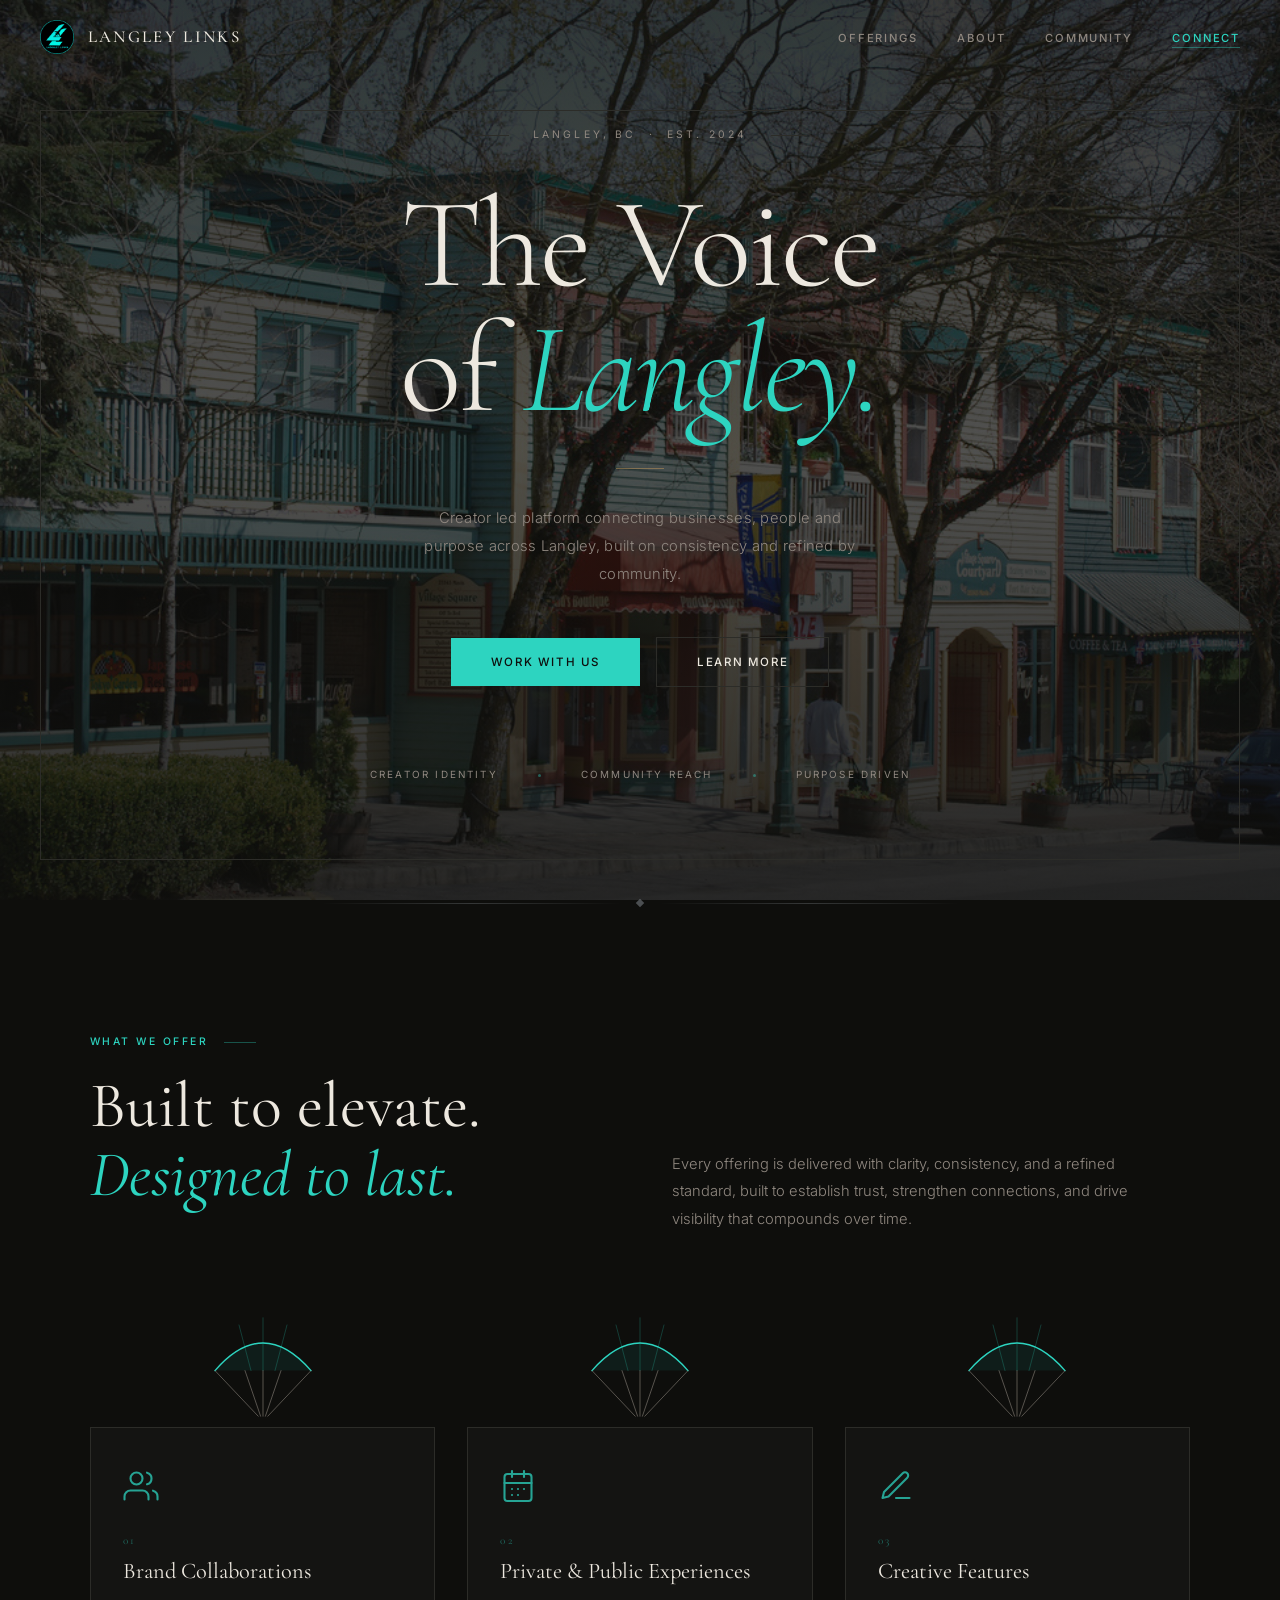
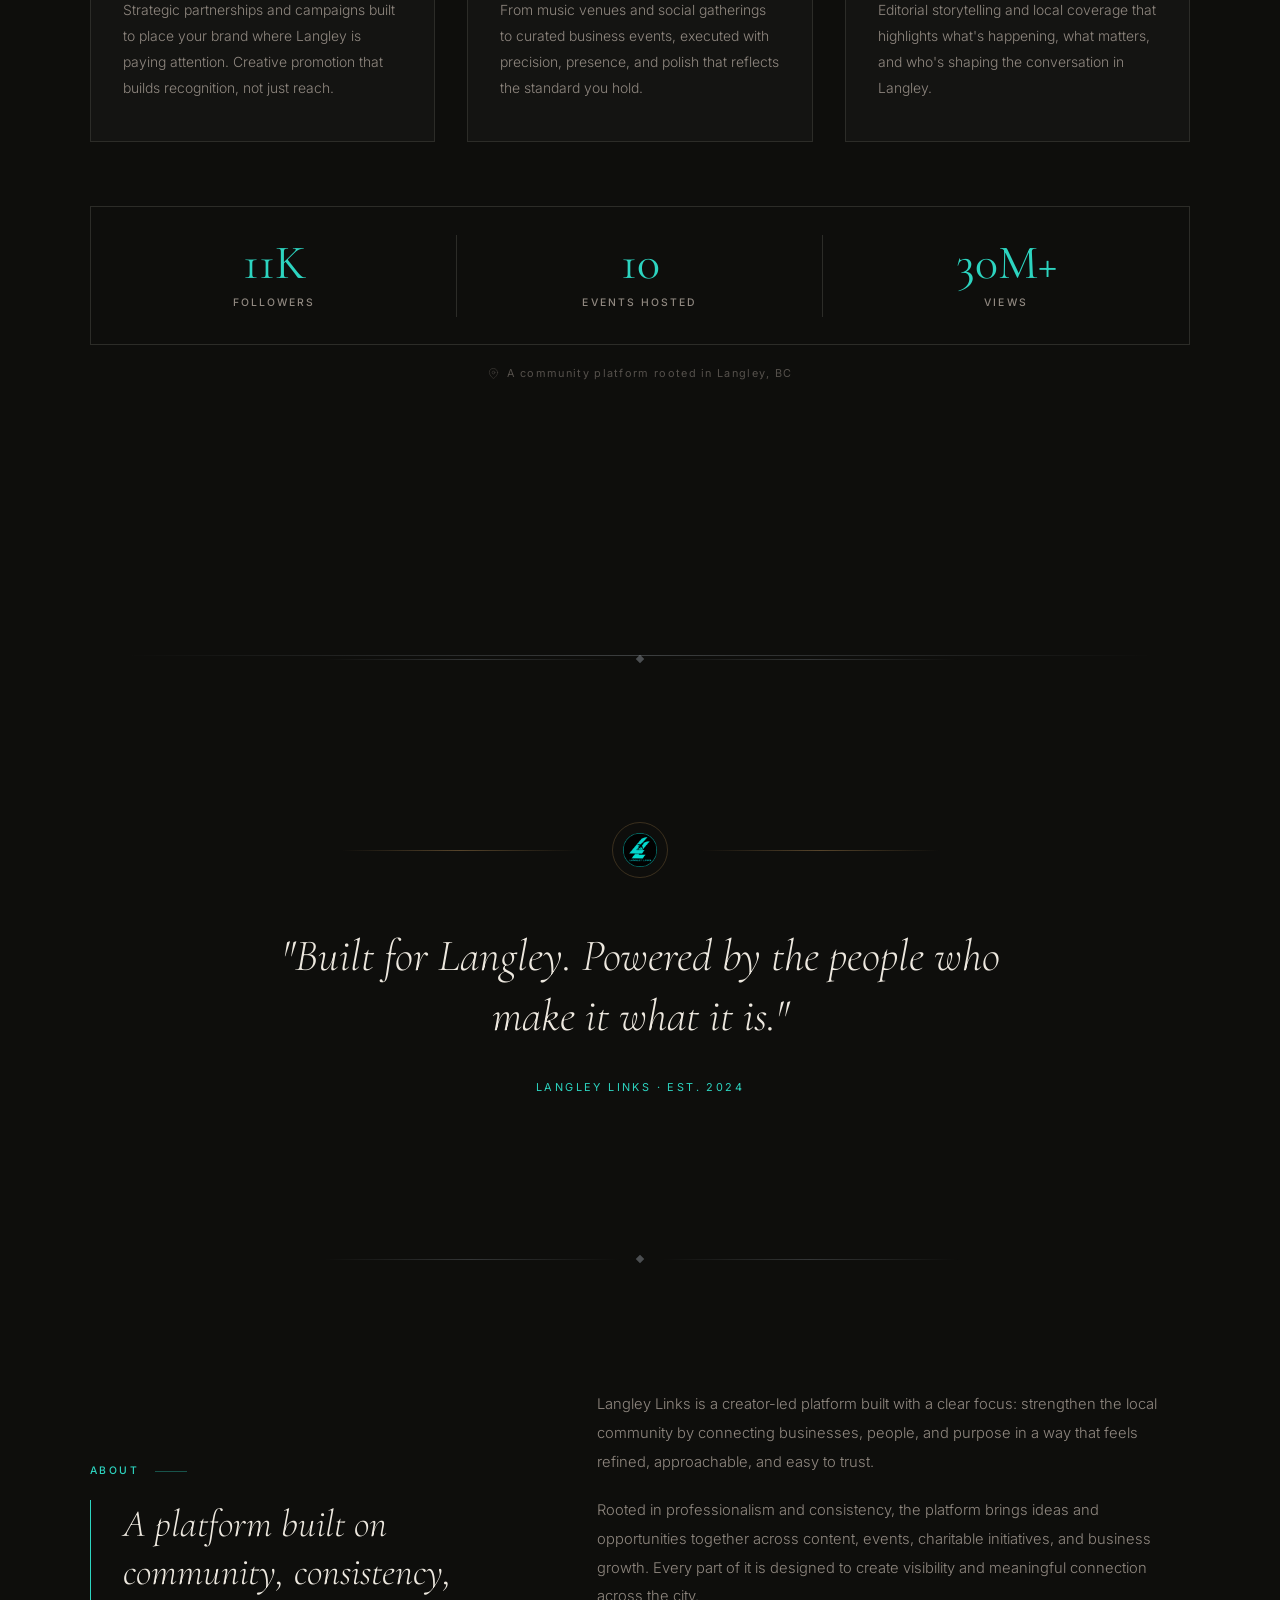
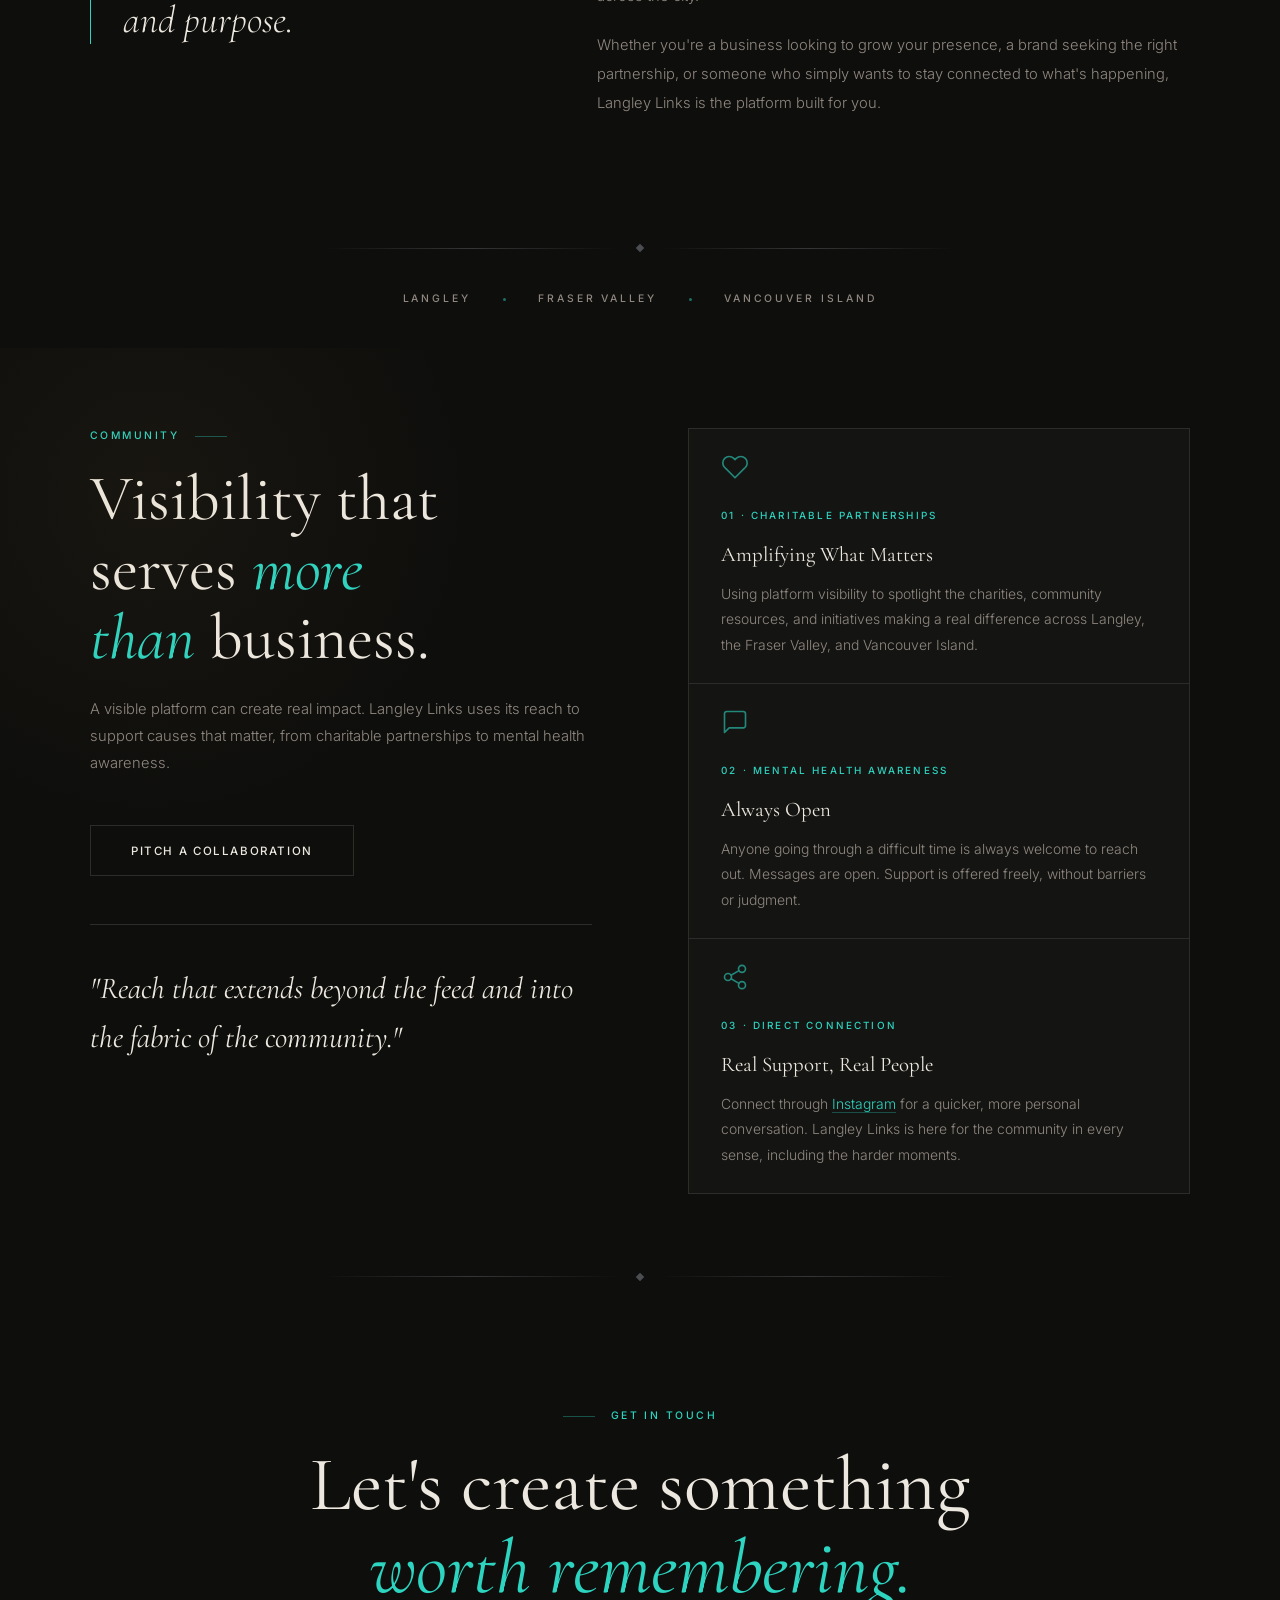
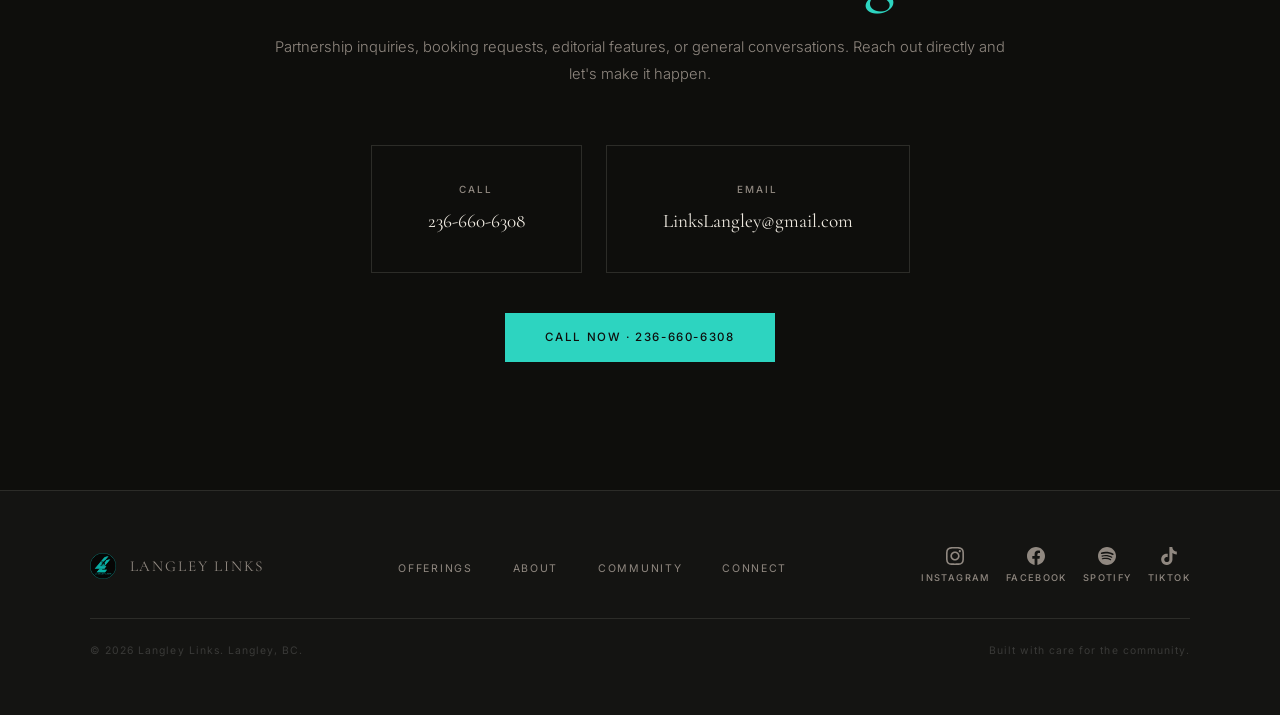
==== commit 1ed3c8e3: "Remove grainy noise texture from services section" ====
--- a/index.html
+++ b/index.html
@@ -410,15 +410,6 @@
       opacity: 0.3;
     }
 
-    #services::before {
-      content: '';
-      position: absolute;
-      inset: 0;
-      background-image: url("data:image/svg+xml,%3Csvg viewBox='0 0 256 256' xmlns='http://www.w3.org/2000/svg'%3E%3Cfilter id='noise'%3E%3CfeTurbulence type='fractalNoise' baseFrequency='0.9' numOctaves='4' stitchTiles='stitch'/%3E%3C/filter%3E%3Crect width='100%25' height='100%25' filter='url(%23noise)' opacity='1'/%3E%3C/svg%3E");
-      opacity: 0.03;
-      pointer-events: none;
-      z-index: 0;
-    }
 
     #services .container { position: relative; z-index: 1; }
 
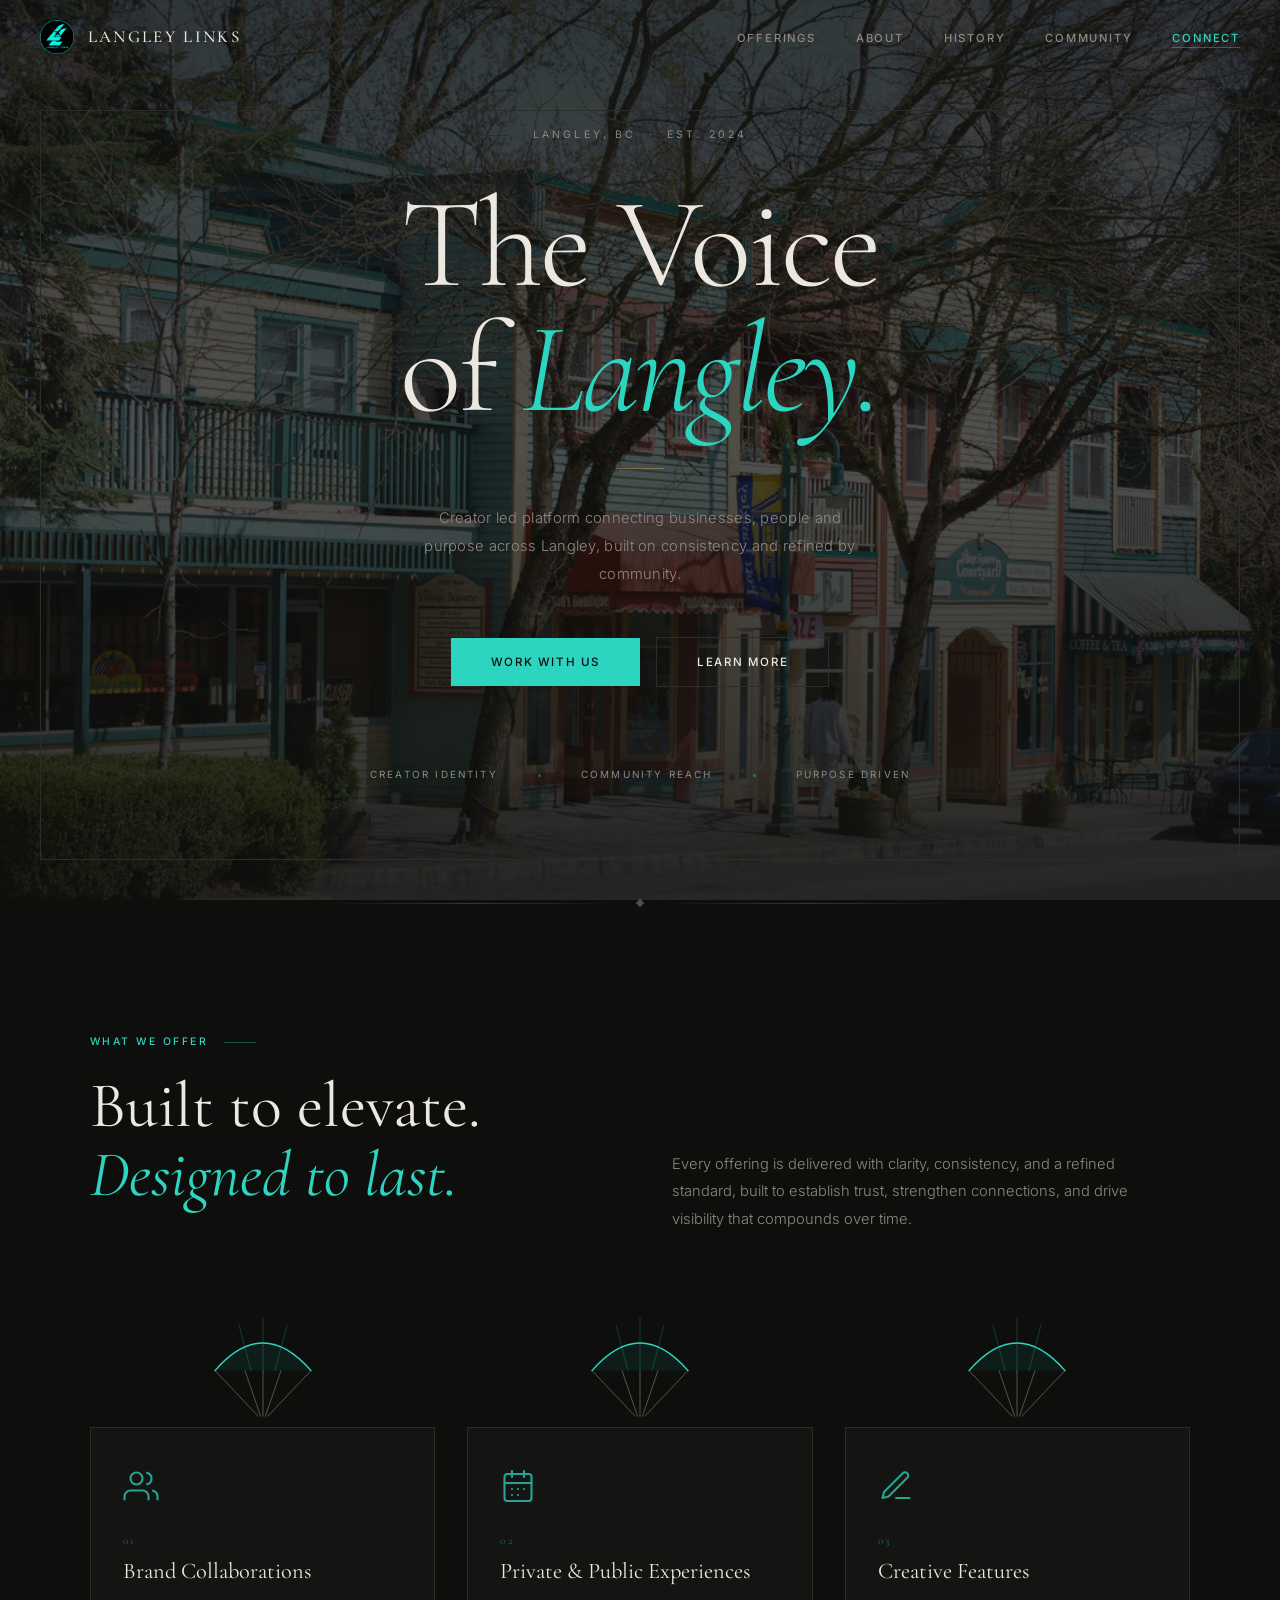
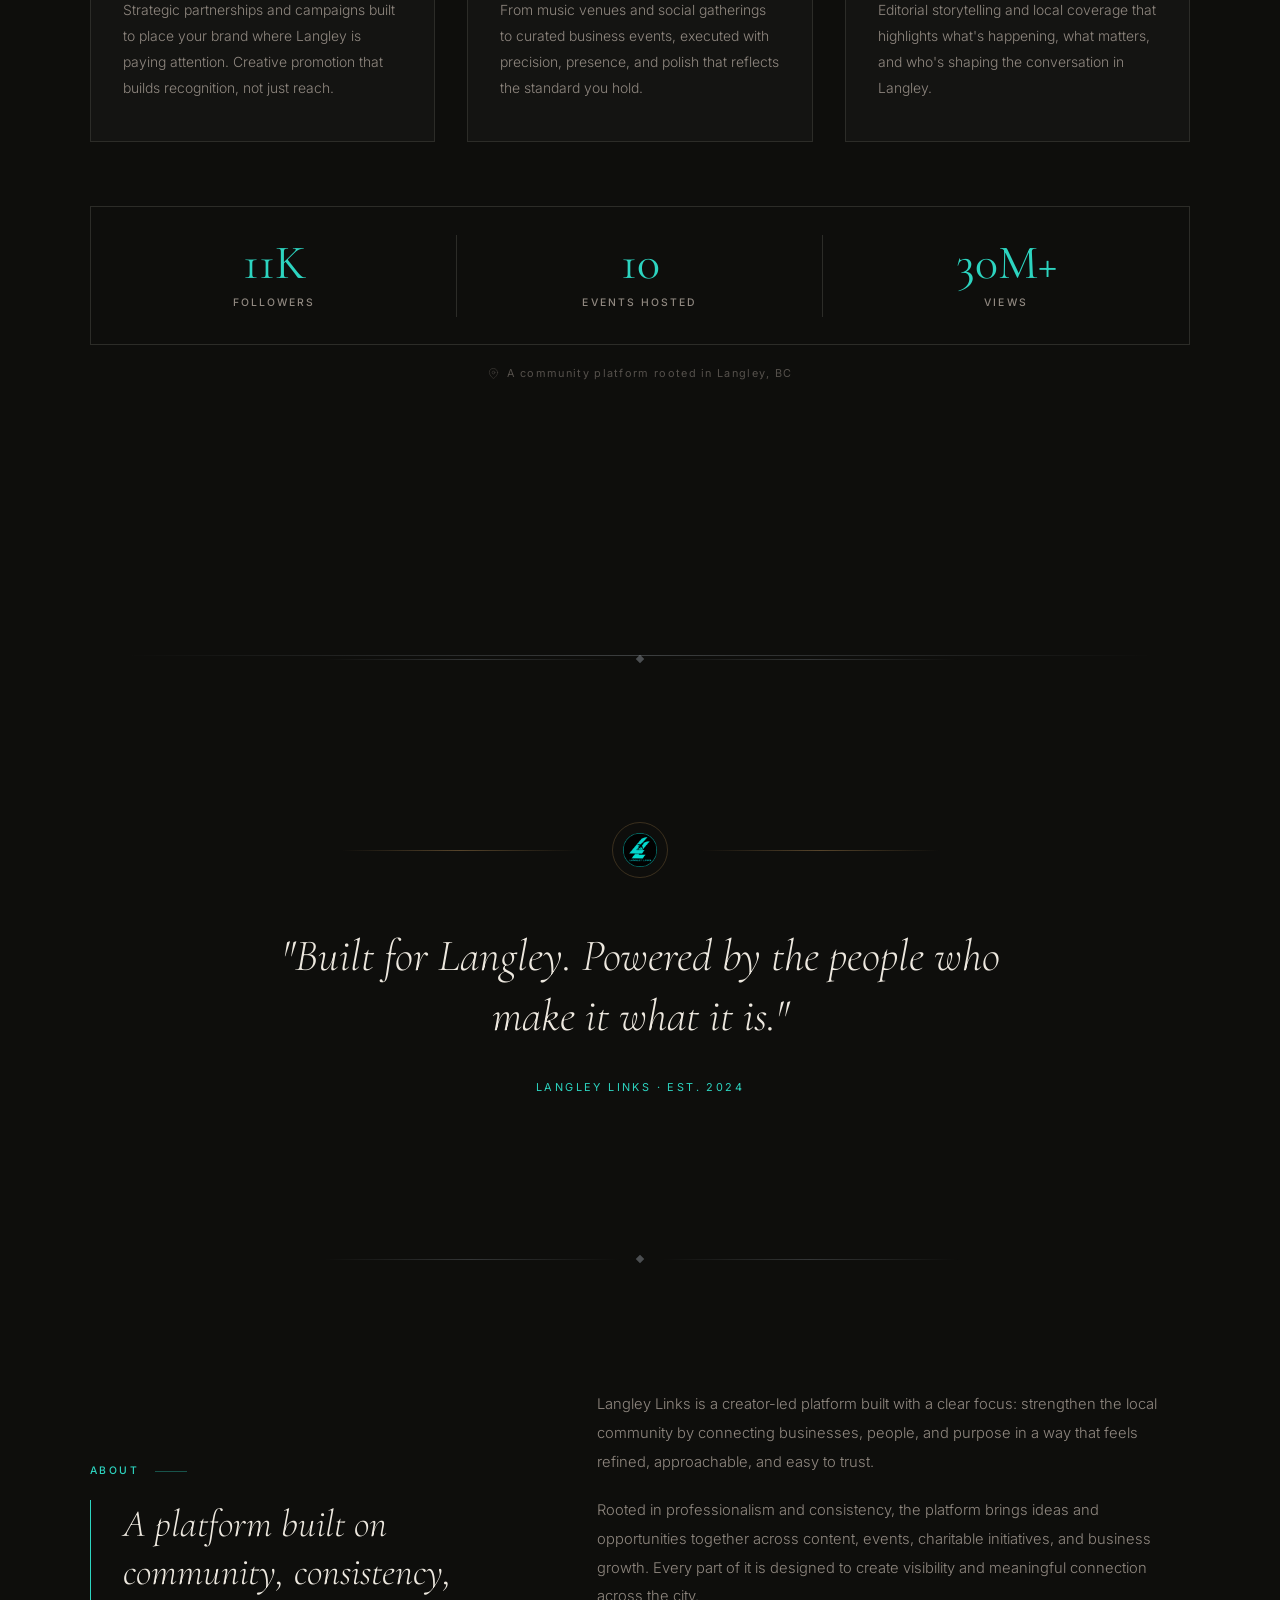
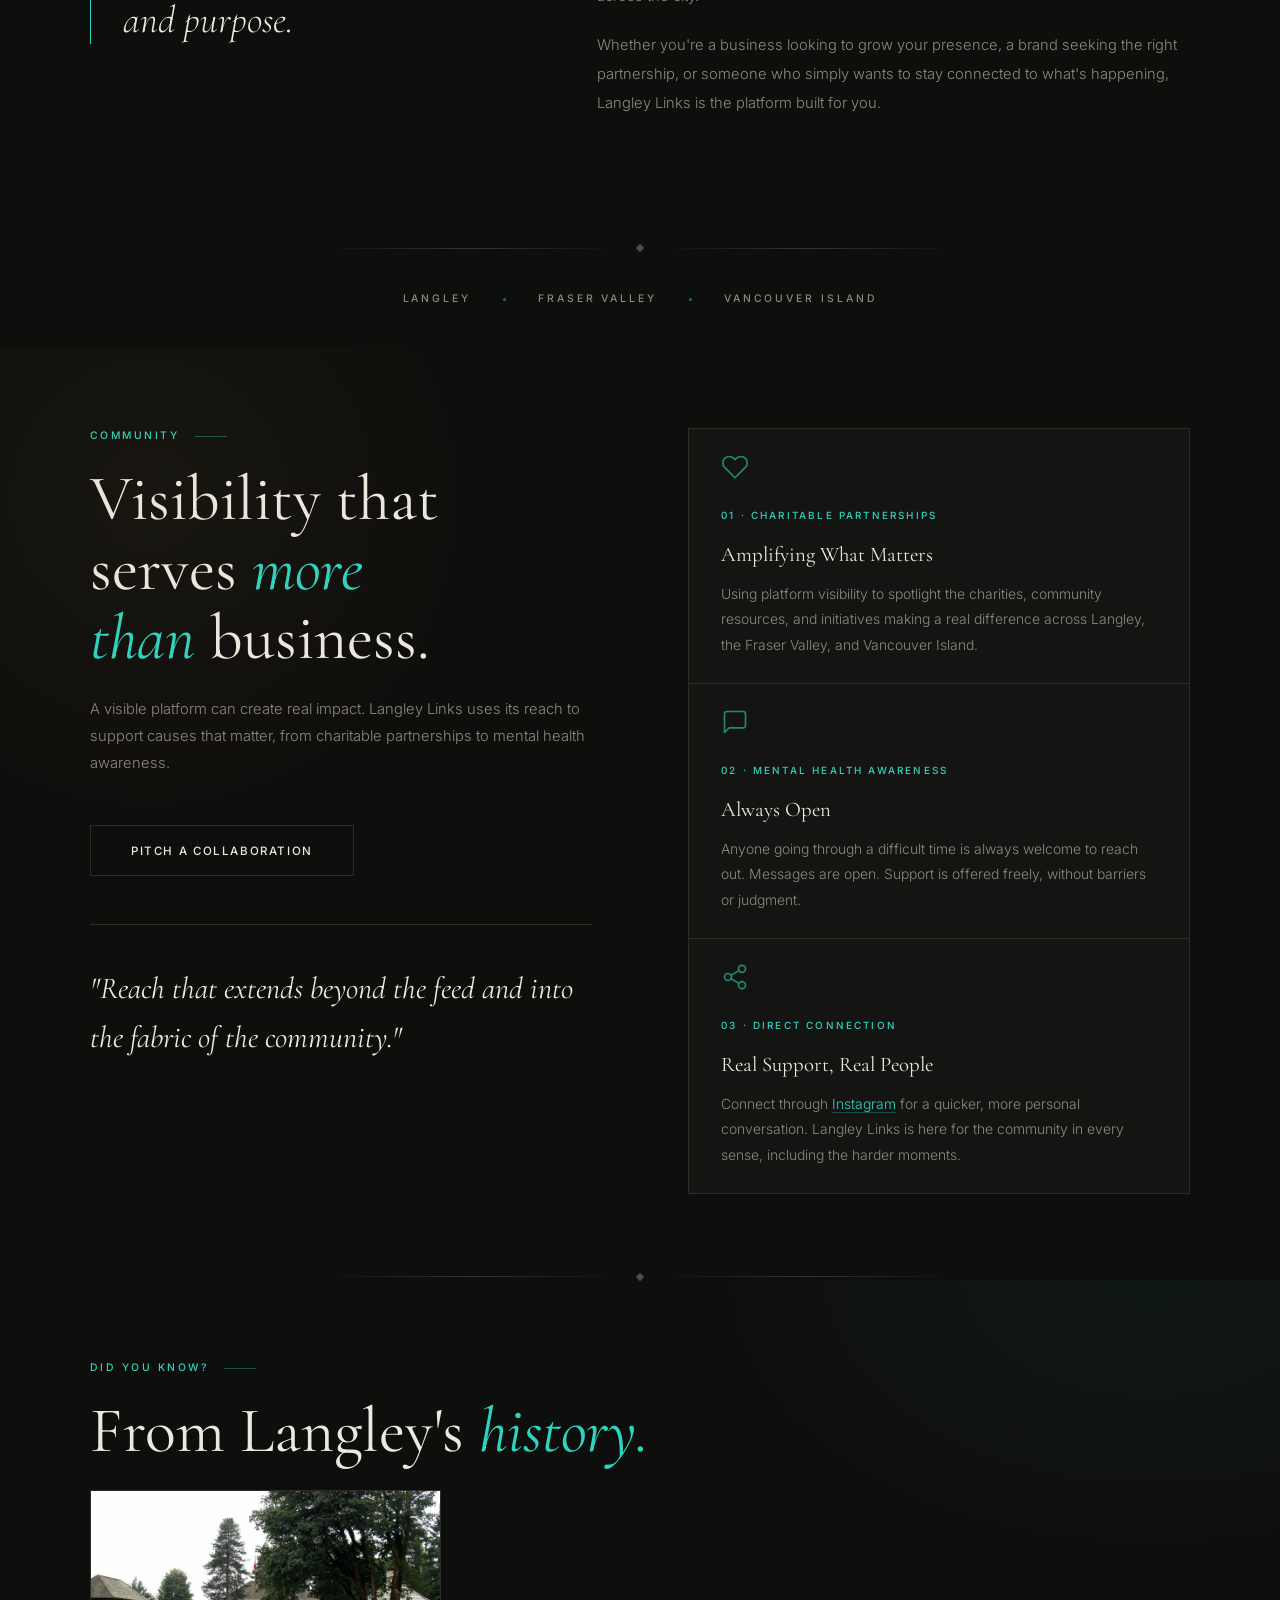
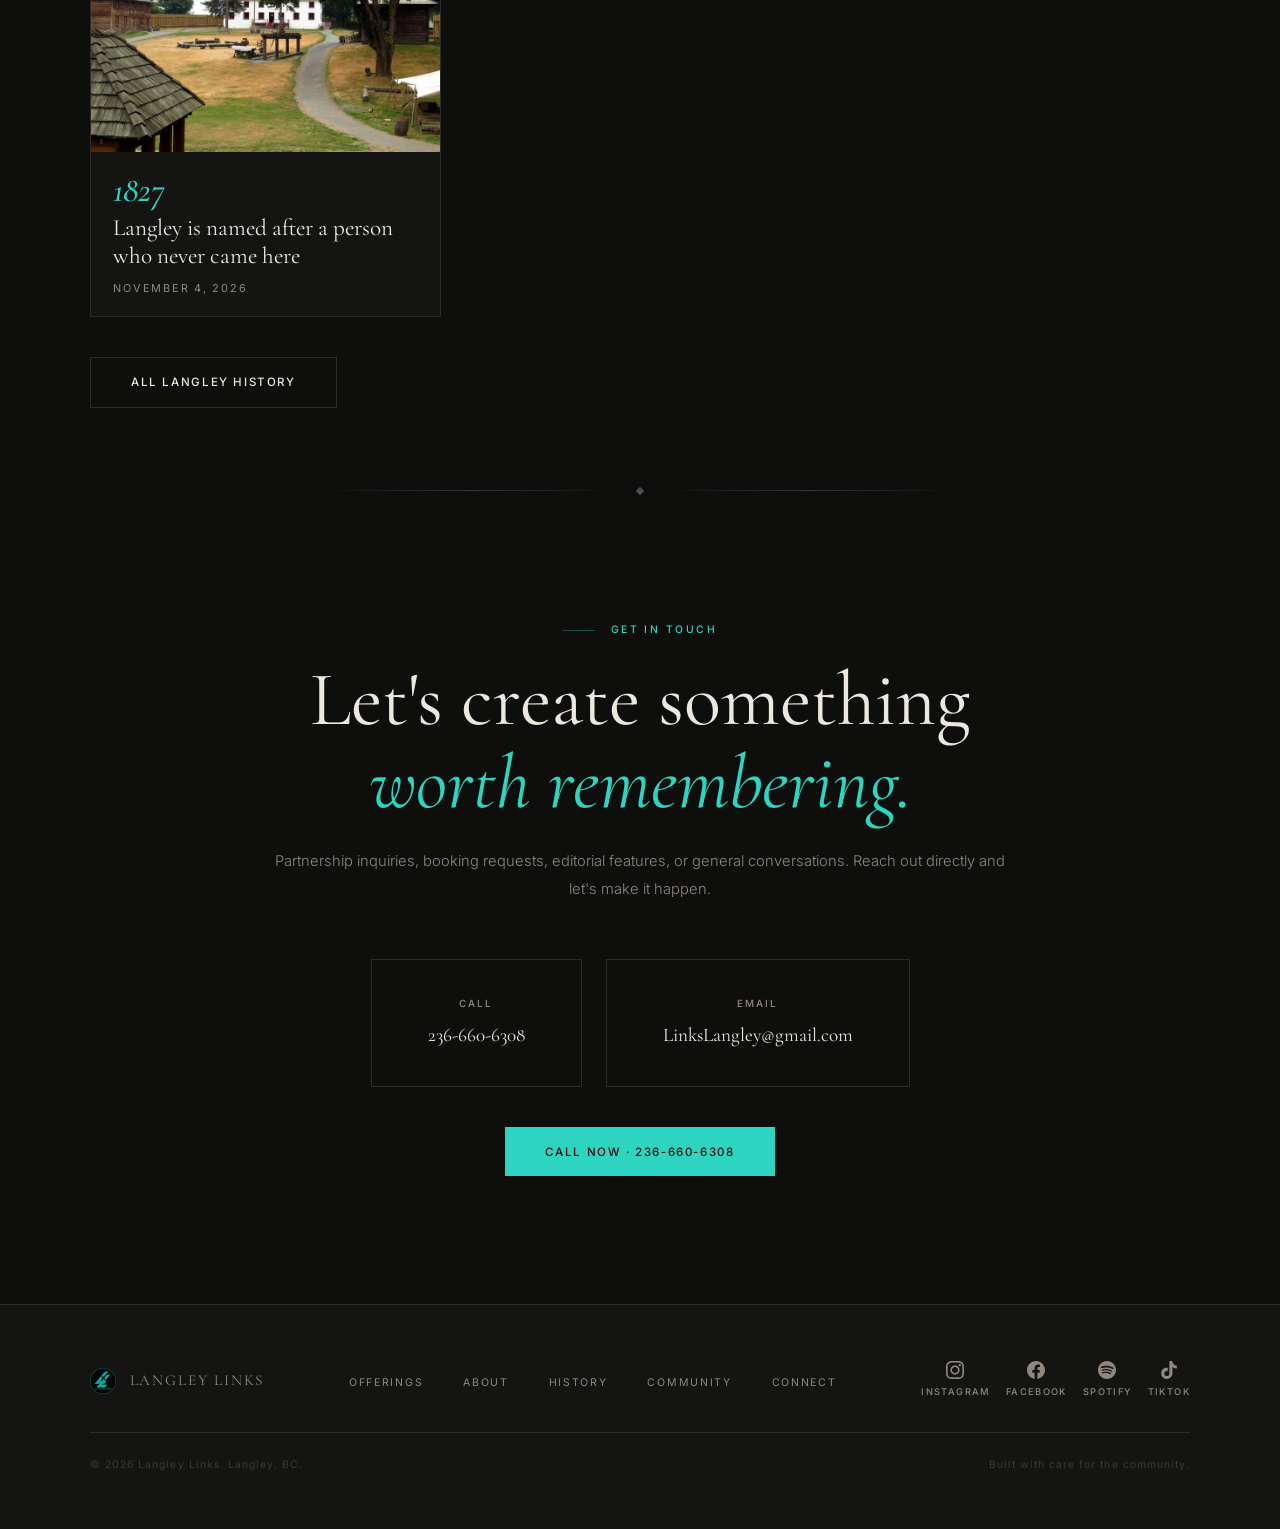
==== commit 0ce7f5be: "History: fun fact 2026-11-04" ====
--- a/index.html
+++ b/index.html
@@ -1382,6 +1382,7 @@
     <ul class="nav-links" id="navLinks">
       <li><a href="#services">Offerings</a></li>
       <li><a href="#about">About</a></li>
+      <li><a href="/history/">History</a></li>
       <li><a href="#community">Community</a></li>
       <li><a href="#contact" class="nav-cta">Connect</a></li>
     </ul>
@@ -1622,6 +1623,22 @@
 
   <div class="section-divider"><div class="section-divider-line"></div><div class="section-divider-diamond"></div><div class="section-divider-line"></div></div>
 
+<!-- HISTORY:START (generated by linkslangley/site/build.mjs, do not edit by hand) -->
+  <link rel="stylesheet" href="/history/history.31631d80.css">
+  <section id="history" class="hstrip">
+    <div class="container">
+      <p class="section-label">Did You Know?</p>
+      <h2 class="section-title">From Langley's <em>history.</em></h2>
+      <div class="grid">
+        <a class="card" href="/history/langley-is-named-after-a-man-who-never-came-here/"><img src="/history/img/langley-is-named-after-a-man-who-never-came-here/fort-langley-overview-800.jpg" width="800" height="600" alt="" loading="lazy" decoding="async">
+  <span class="card-fig">1827</span><span class="card-title">Langley is named after a person who never came here</span><span class="card-date">November 4, 2026</span></a>
+      </div>
+      <p class="hstrip-more"><a href="/history/" class="btn btn-outline">All Langley history</a></p>
+    </div>
+  </section>
+  <div class="section-divider"><div class="section-divider-line"></div><div class="section-divider-diamond"></div><div class="section-divider-line"></div></div>
+  <!-- HISTORY:END -->
+
   <!-- CONTACT -->
   <section id="contact">
     <div class="container">
@@ -1663,6 +1680,7 @@
       <ul class="footer-links">
         <li><a href="#services">Offerings</a></li>
         <li><a href="#about">About</a></li>
+        <li><a href="/history/">History</a></li>
         <li><a href="#community">Community</a></li>
         <li><a href="#contact">Connect</a></li>
       </ul>
--- a/history/history.31631d80.css
+++ b/history/history.31631d80.css
@@ -0,0 +1,109 @@
+/* langleylinks.com /history/ pages + the homepage "From Langley's history" strip.
+   Built by linkslangley/site/build.mjs (copied in as history.<hash>.css). Tokens match the homepage :root.
+   Page-wide rules are scoped to body.hpage so loading this on the homepage changes nothing but the strip. */
+.hpage, .hstrip {
+  --bg: #0e0e0c; --dark: #141412; --mid: #1c1c1a; --border: #2c2c28;
+  --cream: #ede8df; --cream-muted: #908880; --teal: #2dd4c0; --teal-dark: #1fb8a6;
+  --teal-dim: rgba(45, 212, 192, 0.07); --teal-border: rgba(45, 212, 192, 0.2);
+  --serif: 'Cormorant Garamond', Georgia, serif; --sans: 'Inter', sans-serif;
+}
+.hpage *, .hpage *::before, .hpage *::after { box-sizing: border-box; margin: 0; padding: 0; }
+.hpage {
+  background:
+    radial-gradient(900px 600px at 85% -10%, rgba(45, 212, 192, 0.06), transparent 60%),
+    radial-gradient(700px 500px at -10% 40%, rgba(196, 151, 90, 0.04), transparent 60%),
+    #0e0e0c;
+  color: var(--cream); font: 300 1.0625rem/1.75 var(--sans); -webkit-font-smoothing: antialiased;
+}
+.hpage a { color: var(--teal); text-decoration: none; border-bottom: 1px solid var(--teal-border); }
+.hpage a:hover { border-bottom-color: var(--teal); }
+.hpage em { font-style: italic; color: var(--teal); }
+.hpage strong { font-weight: 500; color: #fff; }
+.hpage .label {
+  display: flex; align-items: center; gap: 1rem; margin-bottom: 1rem;
+  font: 500 0.65rem/1 var(--sans); letter-spacing: 0.24em; text-transform: uppercase; color: var(--teal);
+}
+.hpage .label::after { content: ''; width: 32px; height: 1px; background: var(--teal); opacity: 0.35; }
+
+/* nav: same feel as the homepage bar */
+.hnav { position: sticky; top: 0; z-index: 10; display: flex; align-items: center; justify-content: space-between; gap: 1.5rem;
+  padding: 1.1rem 2.5rem; background: rgba(14, 14, 12, 0.88); backdrop-filter: blur(12px); -webkit-backdrop-filter: blur(12px); border-bottom: 1px solid var(--border); }
+.hpage .hnav-brand { display: flex; align-items: center; gap: 0.75rem; border: 0; color: var(--cream);
+  font: 400 1.15rem/1 var(--serif); letter-spacing: 0.12em; text-transform: uppercase; }
+.hnav-brand img { border-radius: 50%; }
+.hnav ul { display: flex; gap: 2.25rem; list-style: none; }
+.hpage .hnav ul a { border: 0; color: var(--cream-muted); font: 400 0.68rem/1 var(--sans); letter-spacing: 0.18em; text-transform: uppercase; }
+.hpage .hnav ul a:hover, .hpage .hnav ul a.on { color: var(--cream); }
+.hpage .hnav ul a.cta { color: var(--teal); }
+
+/* article */
+.article { padding-bottom: 2rem; }
+.ahead { max-width: 760px; margin: 0 auto; padding: 4.5rem 1.5rem 2.5rem; }
+.hpage .crumbs { font: 400 0.72rem/1 var(--sans); letter-spacing: 0.14em; text-transform: uppercase; color: var(--cream-muted); }
+.hpage .crumbs a { color: var(--cream-muted); border: 0; }
+.hpage .fig-label { margin-top: 2.5rem; font: 500 0.7rem/1 var(--sans); letter-spacing: 0.24em; text-transform: uppercase; color: var(--cream-muted); }
+.hpage .fig { font: italic 500 clamp(4.5rem, 14vw, 8.5rem)/0.95 var(--serif); color: var(--teal); letter-spacing: -0.02em; }
+.hpage h1 { margin-top: 0.75rem; font: 400 clamp(2.4rem, 6vw, 4rem)/1.05 var(--serif); color: var(--cream); text-wrap: balance; }
+.hpage .lede { margin-top: 1.5rem; font-size: 1.2rem; line-height: 1.7; color: #d9d3c9; max-width: 640px; }
+.hpage figure { margin: 2rem 0; }
+.hpage figure img { display: block; width: 100%; height: auto; border: 1px solid var(--border); }
+.hpage figcaption { margin-top: 0.6rem; font-size: 0.75rem; color: var(--cream-muted); }
+.hpage figcaption a { color: var(--cream-muted); border-bottom-color: var(--border); }
+.hpage figure.hero { max-width: 1100px; margin: 0 auto 1rem; padding: 0 1.5rem; }
+.hpage figure.hero img { aspect-ratio: 16 / 9; object-fit: cover; }
+.prose { max-width: 760px; margin: 0 auto; padding: 0 1.5rem; }
+.prose section { padding: 3.5rem 0 0; }
+.prose section + section { border-top: 1px solid var(--border); margin-top: 3.5rem; }
+.hpage .prose h2 { font: 400 clamp(2rem, 4.5vw, 2.8rem)/1.1 var(--serif); color: var(--cream); margin-bottom: 1.25rem; text-wrap: balance; }
+.hpage .prose p + p { margin-top: 1.1rem; }
+.hpage .deep h3 { font: 400 clamp(1.5rem, 3vw, 1.9rem)/1.15 var(--serif); color: var(--cream); margin: 2.5rem 0 1rem; text-wrap: balance; }
+.hpage .deep h3:first-of-type { margin-top: 0.5rem; }
+.hpage .deep figure { margin: 0 0 1.25rem; }
+.hpage ol.three { list-style: none; counter-reset: n; display: grid; gap: 1.25rem; margin: 1.5rem 0; }
+.hpage ol.three li { counter-increment: n; display: grid; grid-template-columns: 3rem 1fr; align-items: baseline; }
+.hpage ol.three li::before { content: counter(n); font: italic 500 2.4rem/1 var(--serif); color: var(--teal); }
+.hpage .twist { position: relative; }
+.hpage .visit h2 { margin-bottom: 0.5rem; }
+.hpage .addr { font-size: 1.05rem; }
+.hpage .sources ul { list-style: none; display: grid; gap: 0.6rem; font-size: 0.92rem; }
+.hpage .back { padding: 3.5rem 0 1rem; font: 500 0.72rem/1 var(--sans); letter-spacing: 0.18em; text-transform: uppercase; }
+
+/* follow band + footer */
+.follow { max-width: 760px; margin: 4rem auto 0; padding: 2.5rem 1.5rem; text-align: center; border-top: 1px solid var(--border); }
+.follow .label { justify-content: center; }
+.follow .label::after { display: none; }
+.hpage .follow .days { font: 400 clamp(1.8rem, 4vw, 2.4rem)/1.1 var(--serif); color: var(--cream); margin-bottom: 0.75rem; }
+.hfoot { display: flex; flex-wrap: wrap; justify-content: space-between; align-items: center; gap: 1rem; padding: 2rem 2.5rem;
+  border-top: 1px solid var(--border); font-size: 0.8rem; color: var(--cream-muted); }
+.hpage .hfoot a { color: var(--cream-muted); border: 0; }
+
+/* index */
+.ihead { max-width: 1100px; margin: 0 auto; padding: 5rem 1.5rem 2.5rem; }
+.hpage .ihead h1 { font-size: clamp(3rem, 8vw, 5.5rem); }
+.hpage .ihead .lede { max-width: 620px; }
+.index .grid { max-width: 1100px; margin: 0 auto; padding: 0 1.5rem; }
+.hpage .empty { color: var(--cream-muted); }
+
+/* cards (index + homepage strip) */
+.hpage .grid, .hstrip .grid { display: grid; grid-template-columns: repeat(auto-fill, minmax(300px, 1fr)); gap: 1.5rem; }
+.hpage a.card, .hstrip a.card { display: flex; flex-direction: column; border: 1px solid var(--border); background: var(--dark); color: var(--cream); text-decoration: none; transition: border-color .25s, transform .25s; }
+.hpage a.card:hover, .hstrip a.card:hover { border-color: var(--teal-border); transform: translateY(-2px); }
+.card img { display: block; width: 100%; height: auto; aspect-ratio: 4 / 3; object-fit: cover; }
+.card-fig { padding: 1.25rem 1.4rem 0; font: italic 500 2.2rem/1 var(--serif); color: var(--teal); }
+.card-title { padding: 0.5rem 1.4rem 0; font: 400 1.45rem/1.2 'Cormorant Garamond', Georgia, serif; }
+.card-date { padding: 0.75rem 1.4rem 1.4rem; margin-top: auto; font: 400 0.68rem/1 'Inter', sans-serif; letter-spacing: 0.16em; text-transform: uppercase; color: var(--cream-muted); }
+.hstrip { padding: 5rem 2.5rem; background: radial-gradient(800px 500px at 90% 0%, rgba(45, 212, 192, 0.05), transparent 60%), var(--bg); }
+.hstrip-more { margin-top: 2.5rem; }
+
+@media (max-width: 760px) {
+  .hnav { padding: 0.9rem 1rem; }
+  .hnav ul { gap: 1rem; }
+  .hpage .hnav ul li:nth-child(n+2):not(:last-child) { display: none; }
+  .hpage .hnav-brand span { display: none; }
+  .ahead, .ihead { padding-top: 3rem; }
+  .hpage figure.hero { padding: 0; }
+  .hpage figure.hero figcaption { padding: 0 1.5rem; }
+  .hfoot { padding: 1.75rem 1.5rem; }
+  .hstrip { padding: 4rem 1.5rem; }
+}
+@media (prefers-reduced-motion: reduce) { .hpage a.card, .hstrip a.card { transition: none; } }
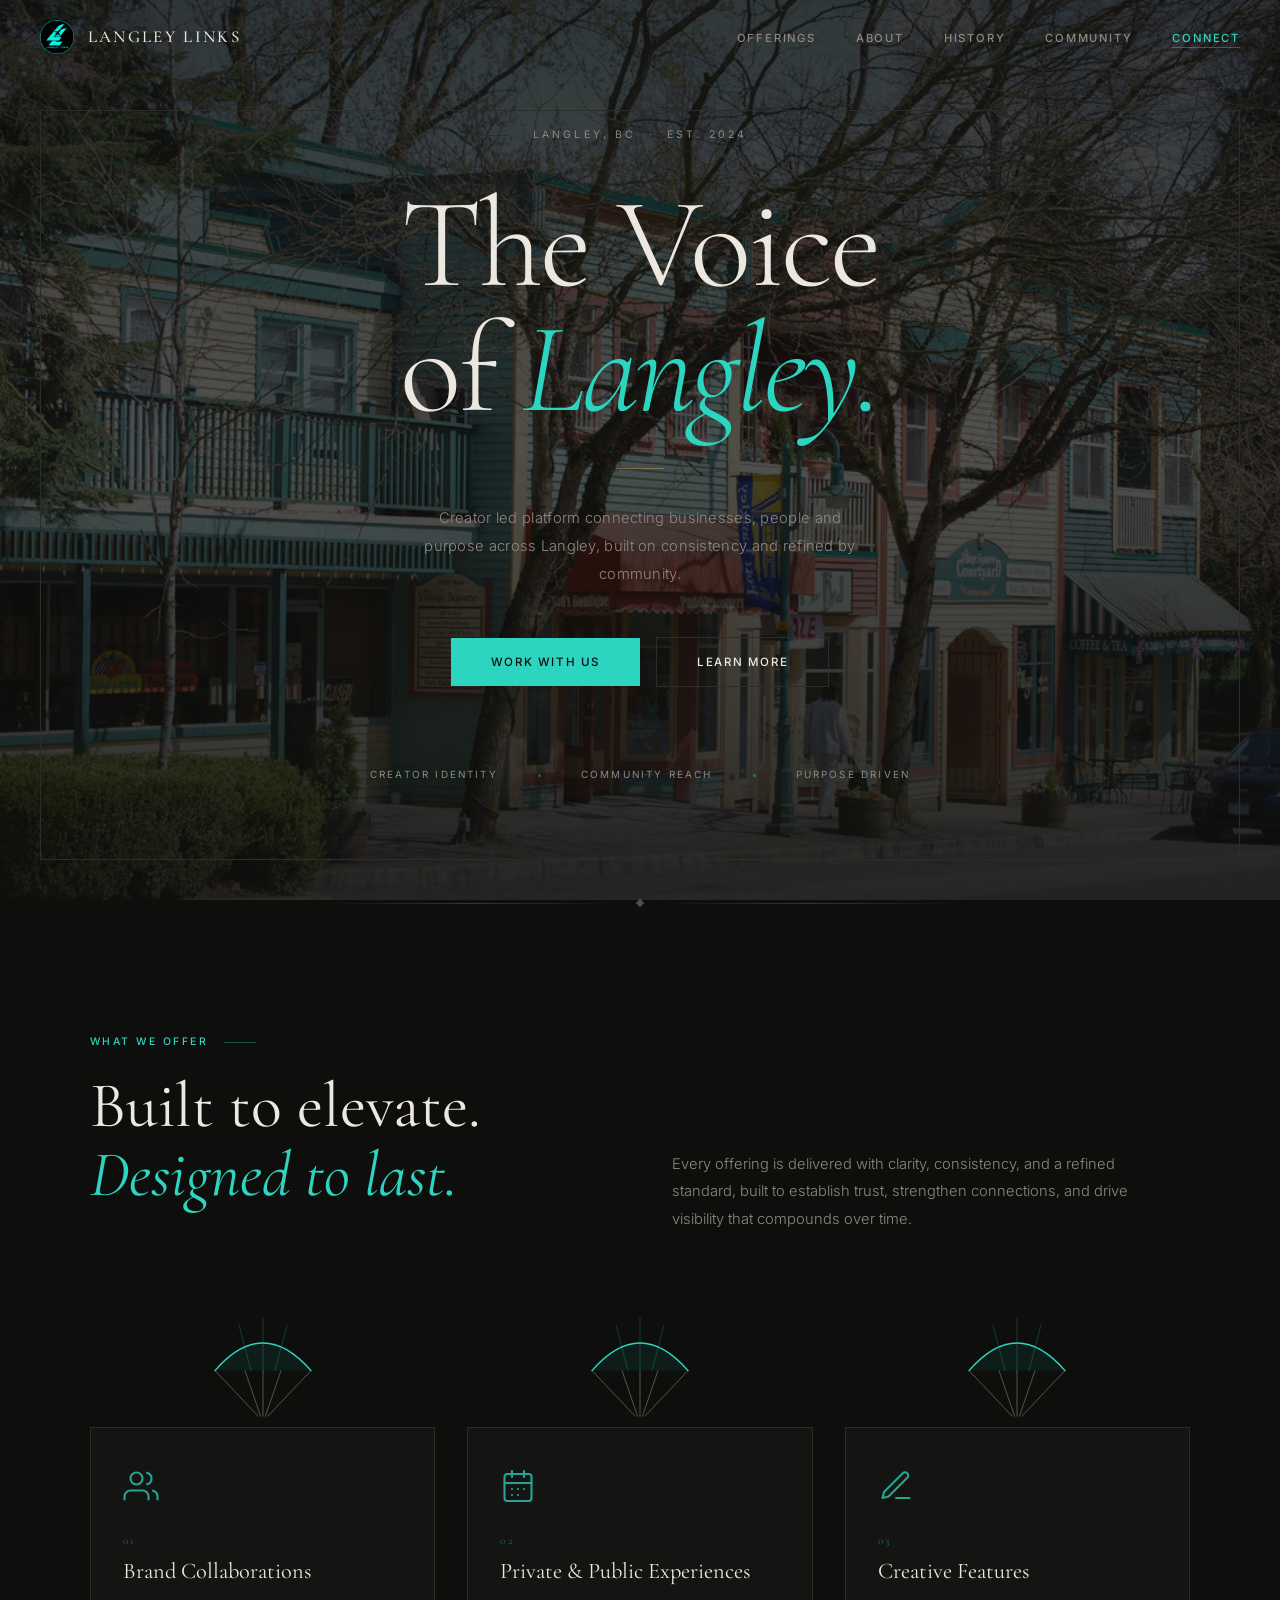
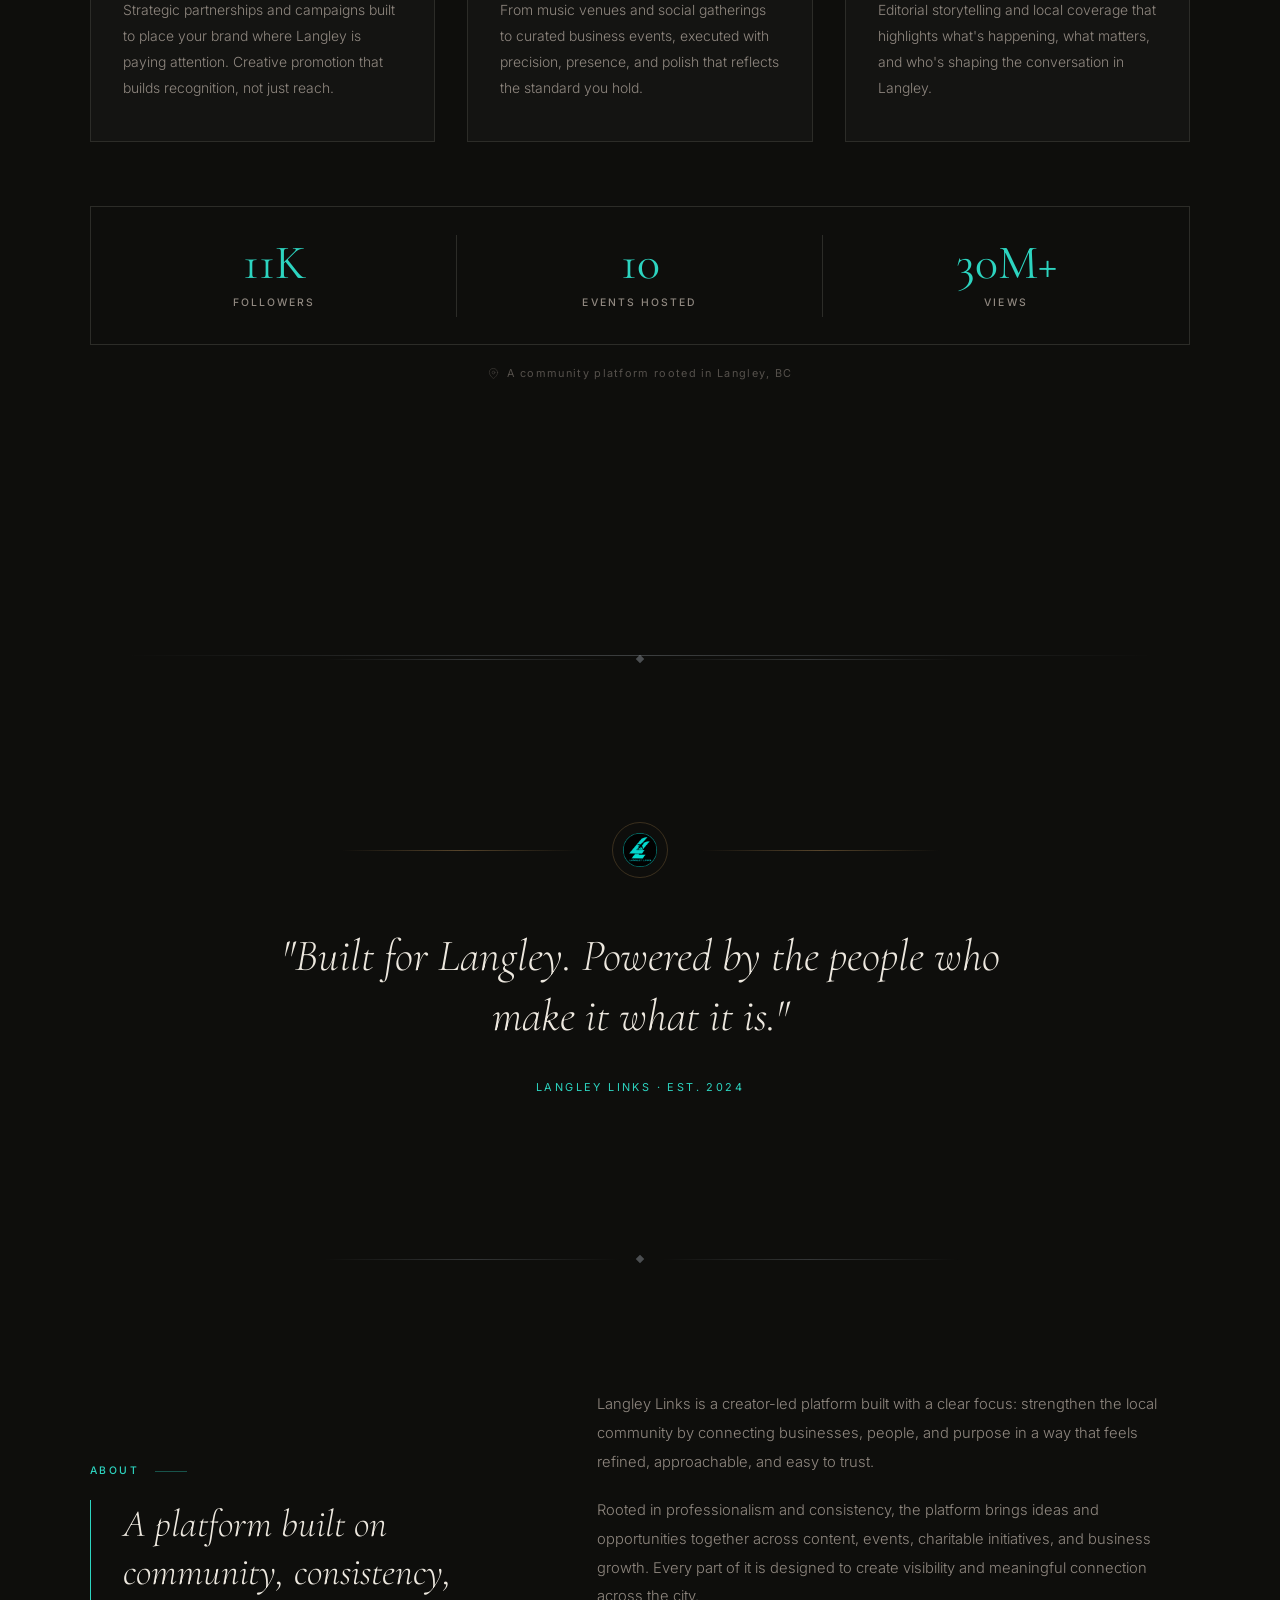
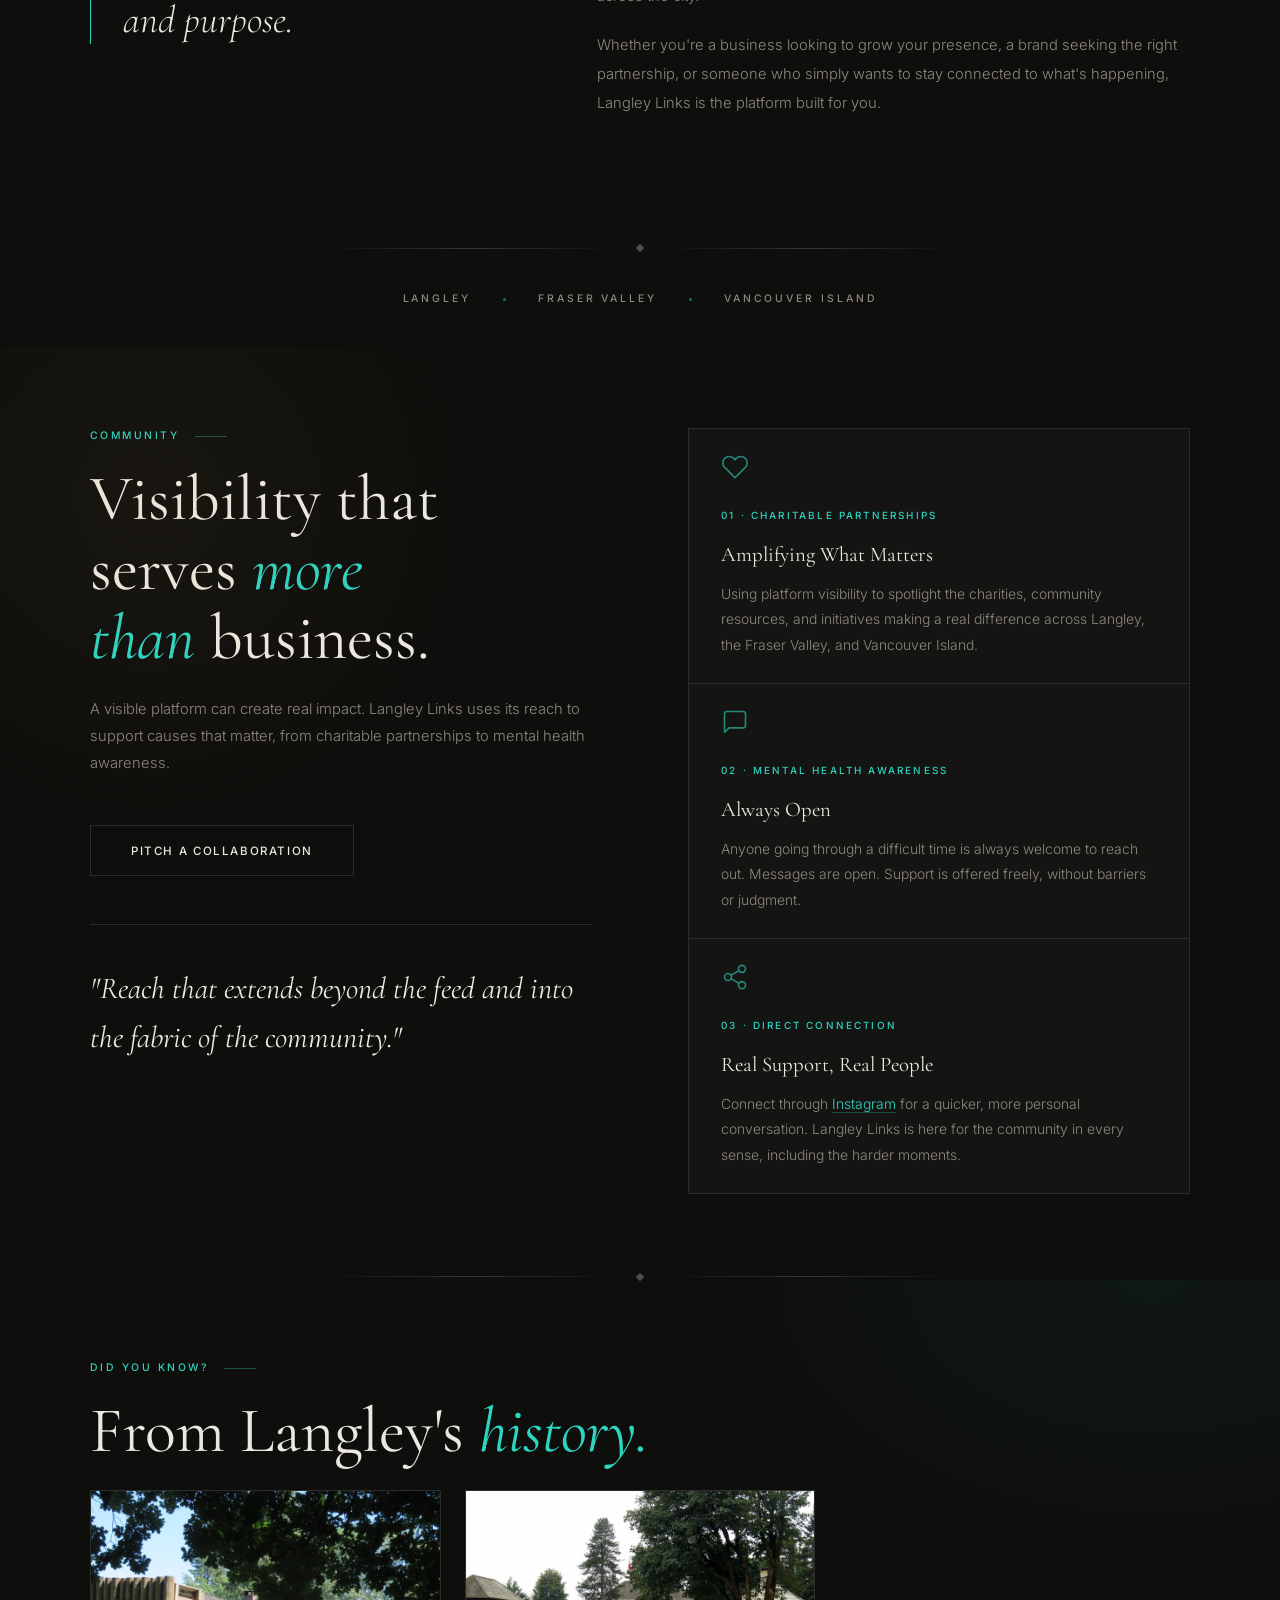
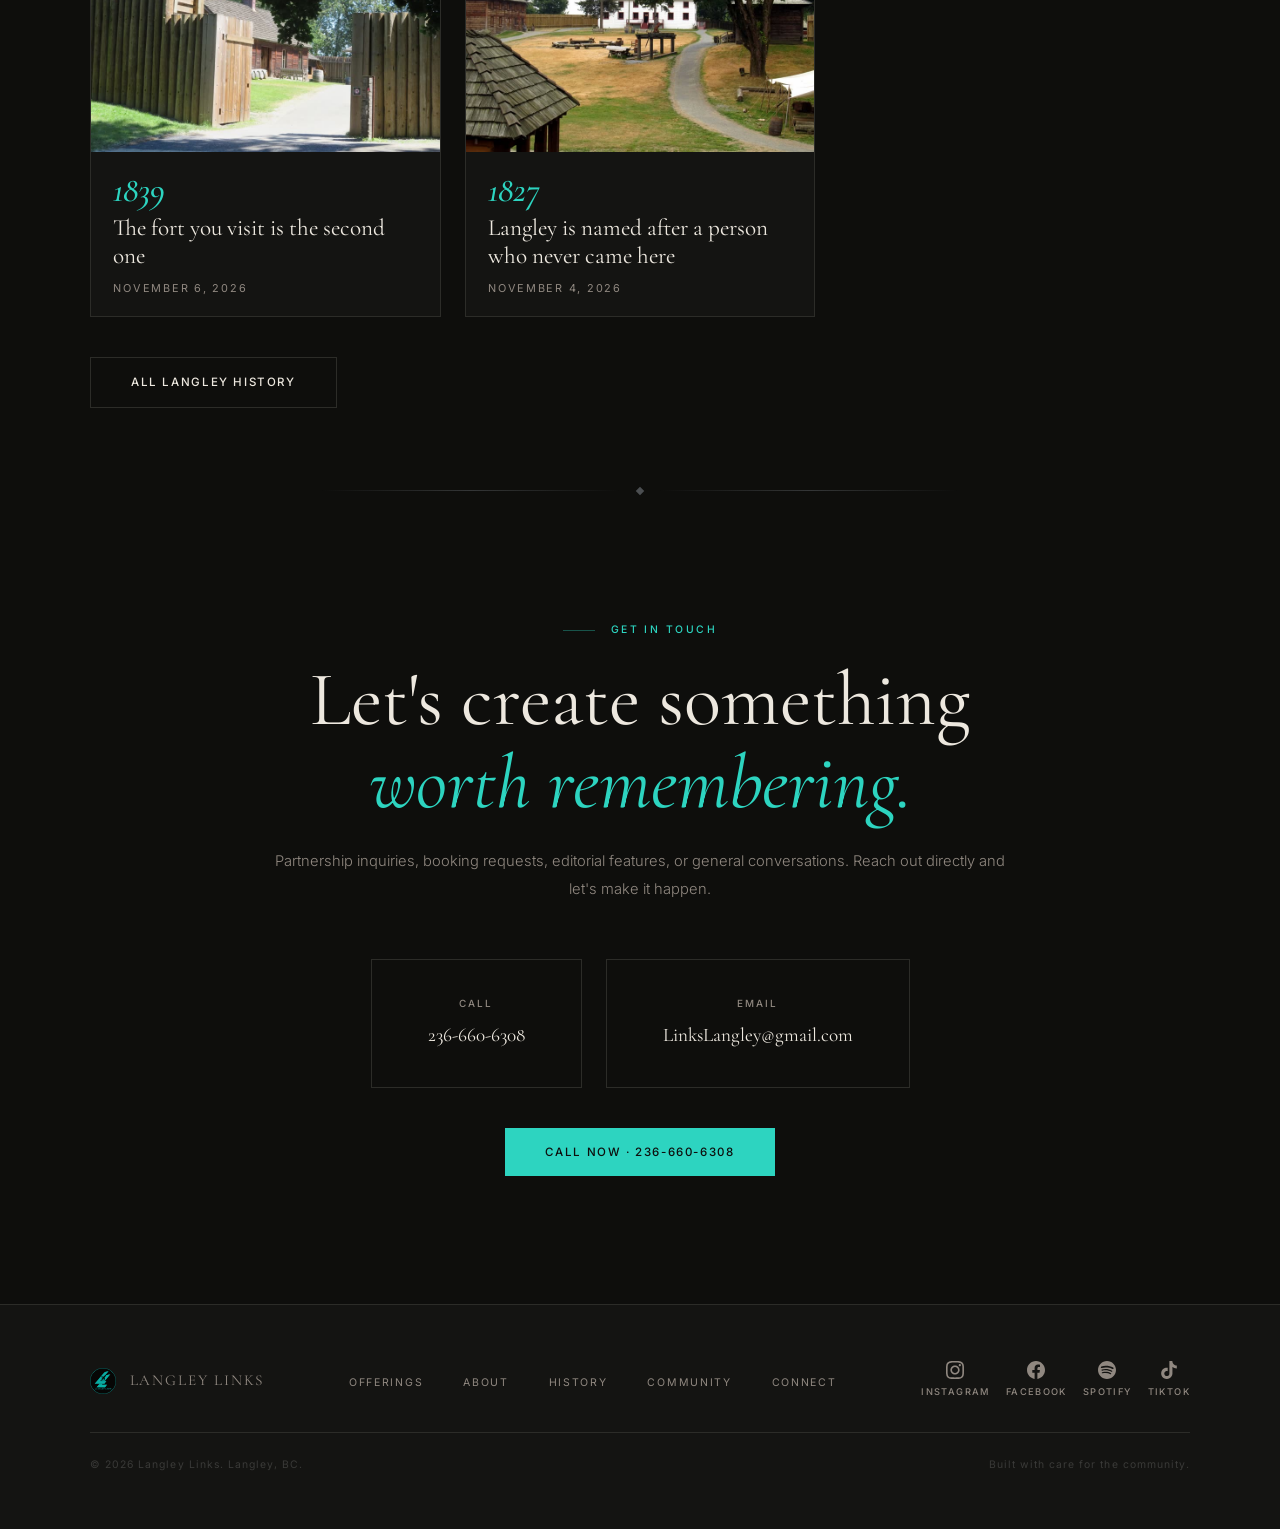
==== commit 12a23d43: "History: fun fact 2026-11-06" ====
--- a/index.html
+++ b/index.html
@@ -1630,6 +1630,8 @@
       <p class="section-label">Did You Know?</p>
       <h2 class="section-title">From Langley's <em>history.</em></h2>
       <div class="grid">
+        <a class="card" href="/history/the-fort-you-visit-is-the-second-one/"><img src="/history/img/the-fort-you-visit-is-the-second-one/fort-langley-palisade-gate-800.jpg" width="800" height="600" alt="" loading="lazy" decoding="async">
+  <span class="card-fig">1839</span><span class="card-title">The fort you visit is the second one</span><span class="card-date">November 6, 2026</span></a>
         <a class="card" href="/history/langley-is-named-after-a-man-who-never-came-here/"><img src="/history/img/langley-is-named-after-a-man-who-never-came-here/fort-langley-overview-800.jpg" width="800" height="600" alt="" loading="lazy" decoding="async">
   <span class="card-fig">1827</span><span class="card-title">Langley is named after a person who never came here</span><span class="card-date">November 4, 2026</span></a>
       </div>
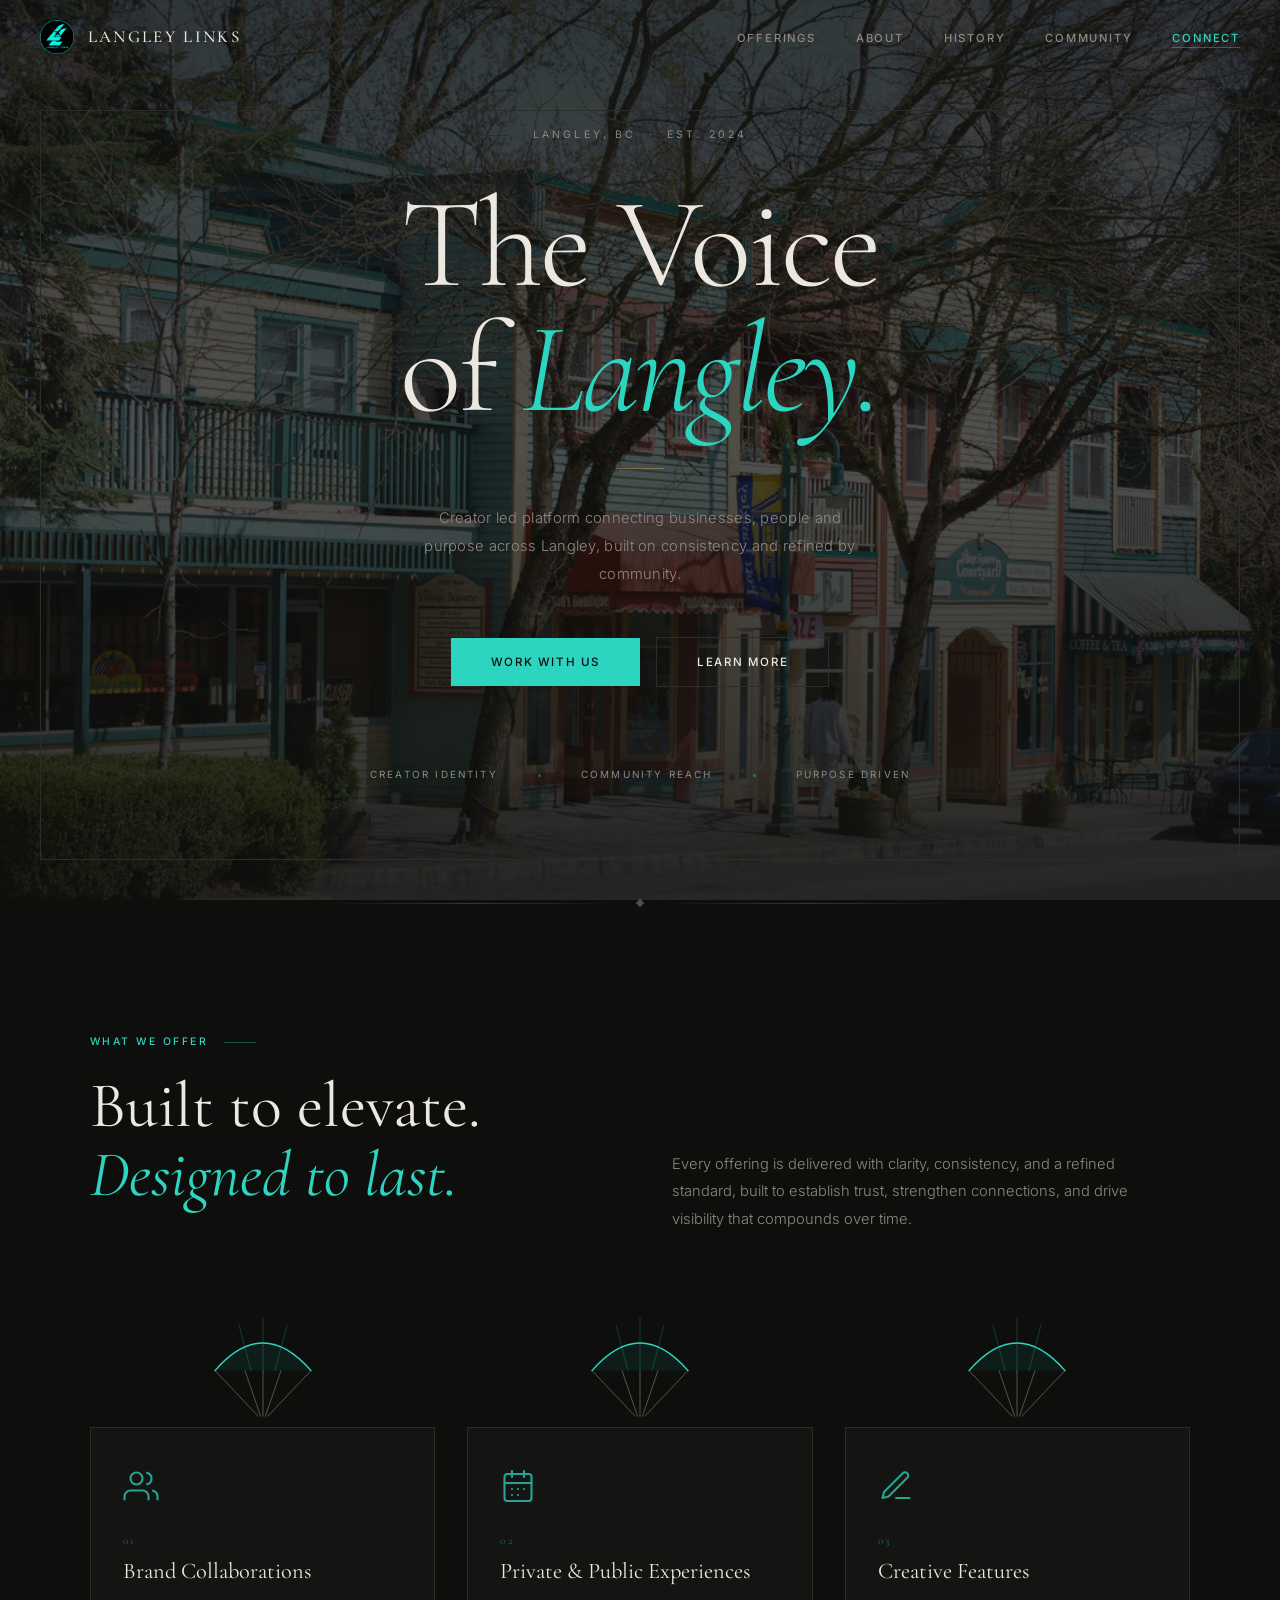
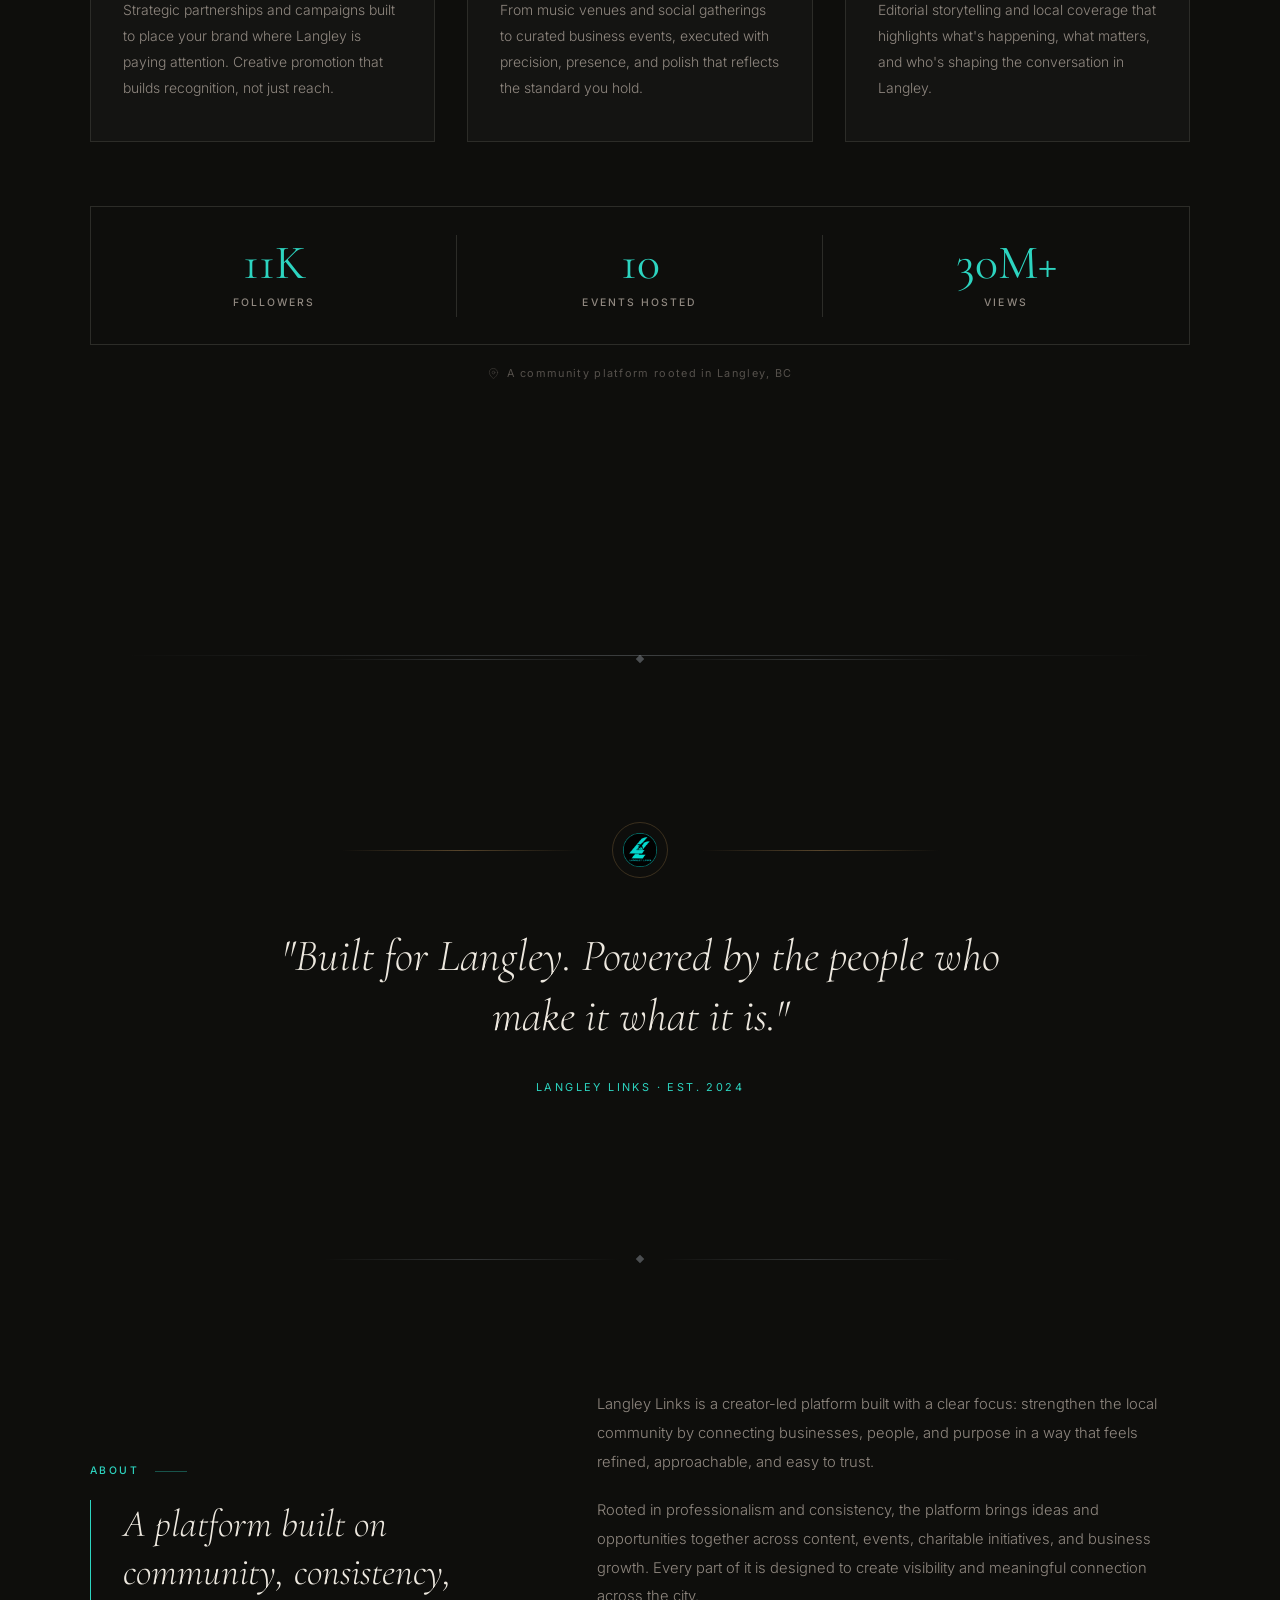
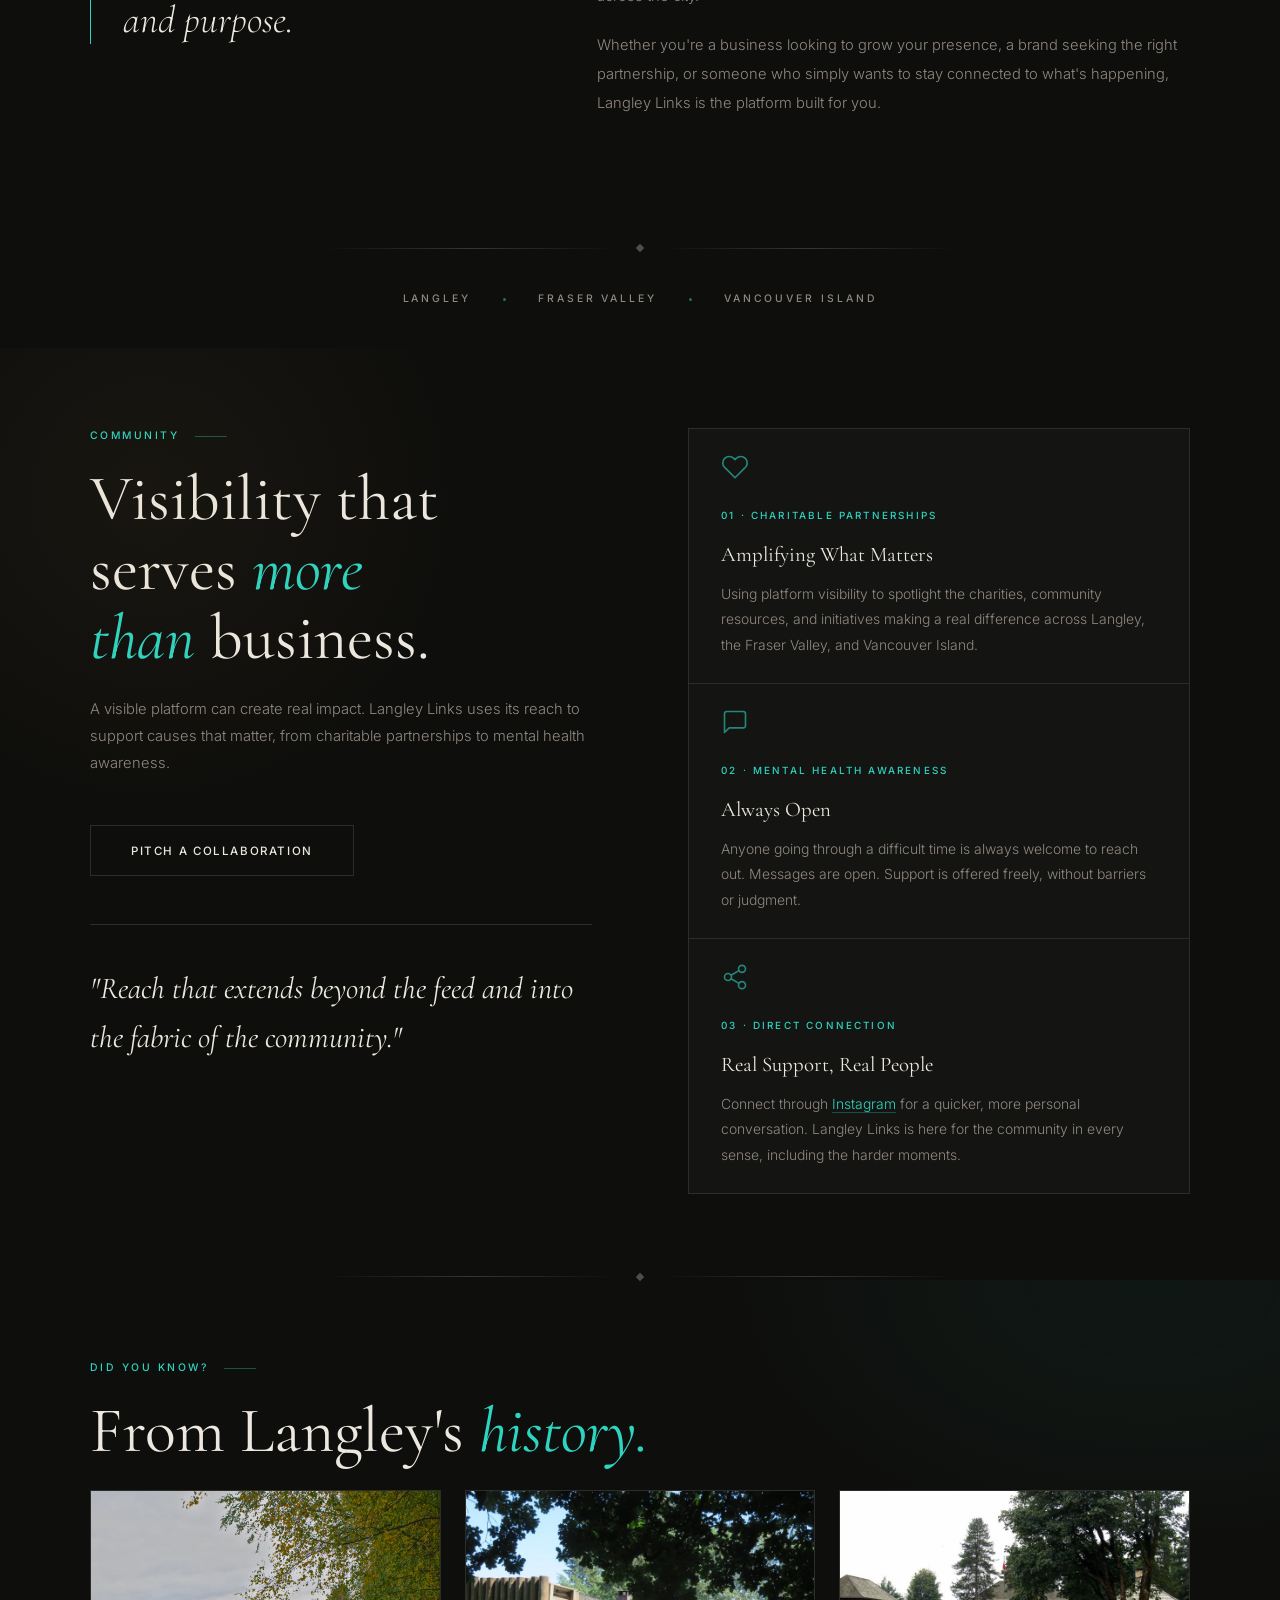
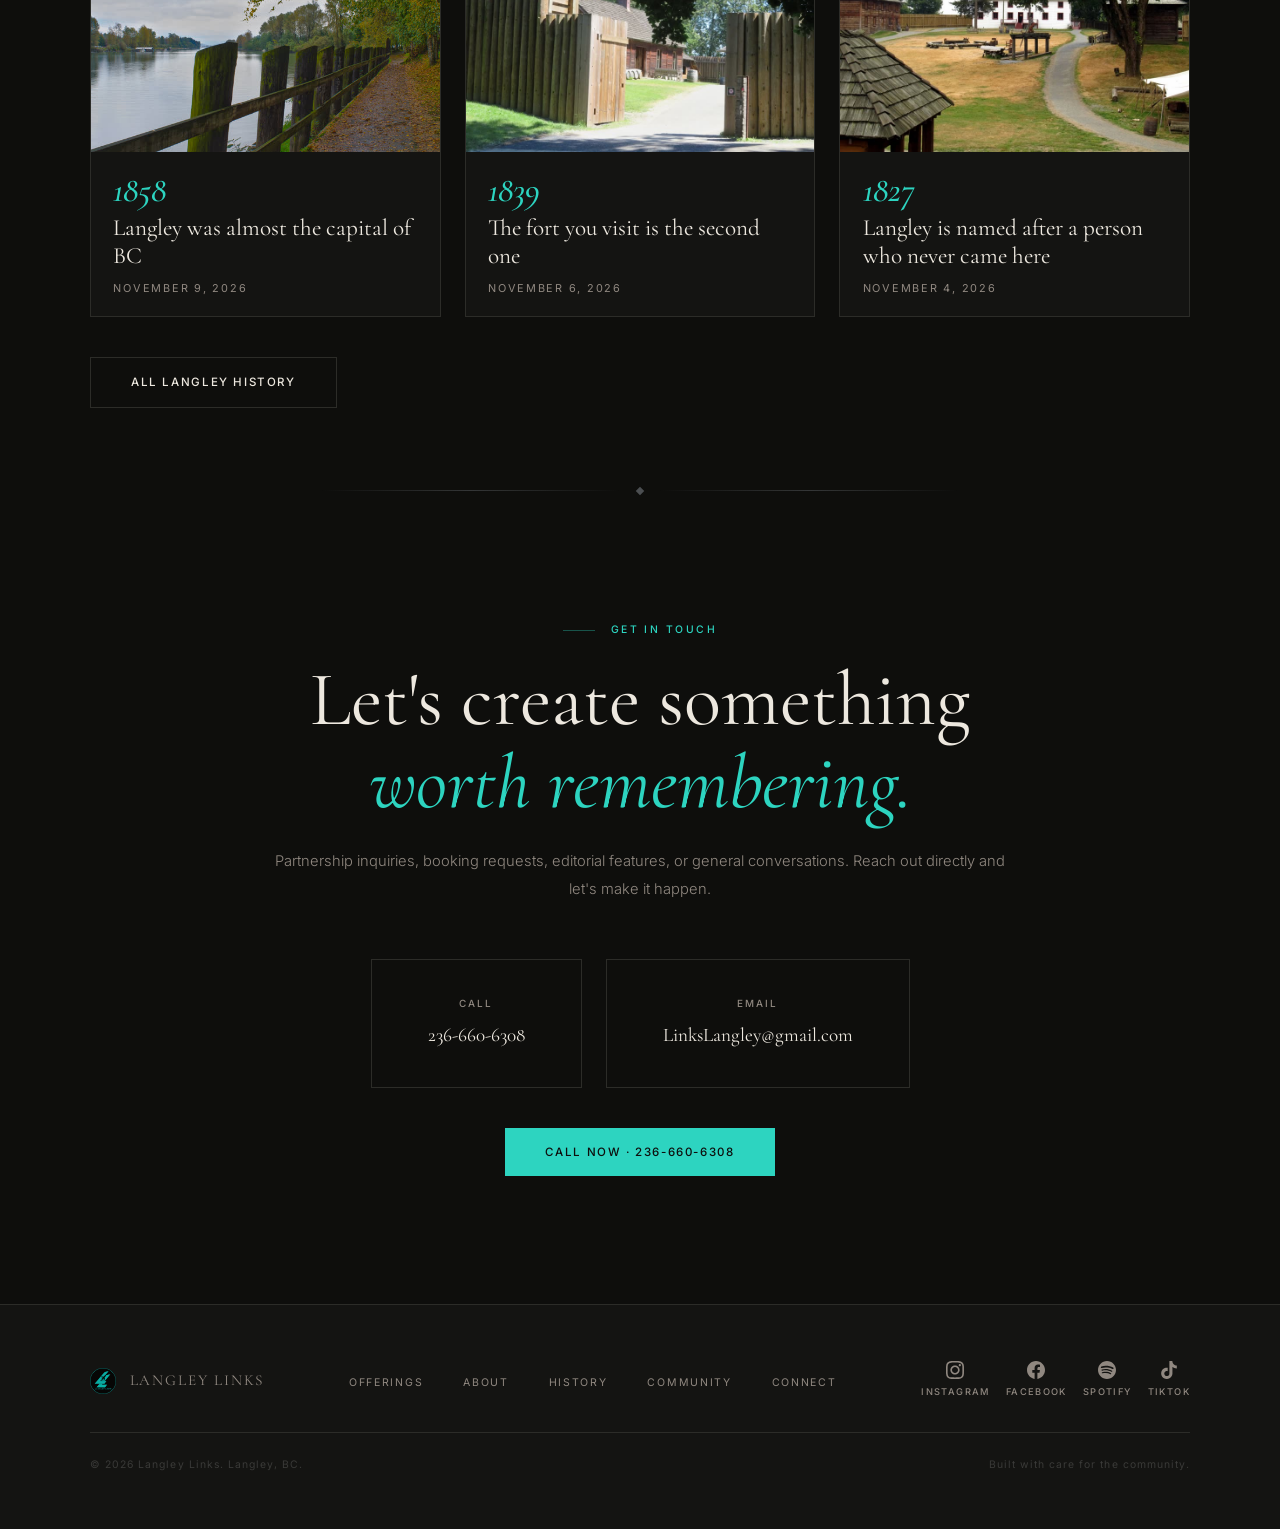
==== commit 9235ed57: "History: fun fact 2026-11-09" ====
--- a/index.html
+++ b/index.html
@@ -1630,6 +1630,8 @@
       <p class="section-label">Did You Know?</p>
       <h2 class="section-title">From Langley's <em>history.</em></h2>
       <div class="grid">
+        <a class="card" href="/history/langley-was-almost-the-capital-of-bc/"><img src="/history/img/langley-was-almost-the-capital-of-bc/fort-langley-bedford-channel-autumn-800.jpg" width="800" height="450" alt="" loading="lazy" decoding="async">
+  <span class="card-fig">1858</span><span class="card-title">Langley was almost the capital of BC</span><span class="card-date">November 9, 2026</span></a>
         <a class="card" href="/history/the-fort-you-visit-is-the-second-one/"><img src="/history/img/the-fort-you-visit-is-the-second-one/fort-langley-palisade-gate-800.jpg" width="800" height="600" alt="" loading="lazy" decoding="async">
   <span class="card-fig">1839</span><span class="card-title">The fort you visit is the second one</span><span class="card-date">November 6, 2026</span></a>
         <a class="card" href="/history/langley-is-named-after-a-man-who-never-came-here/"><img src="/history/img/langley-is-named-after-a-man-who-never-came-here/fort-langley-overview-800.jpg" width="800" height="600" alt="" loading="lazy" decoding="async">
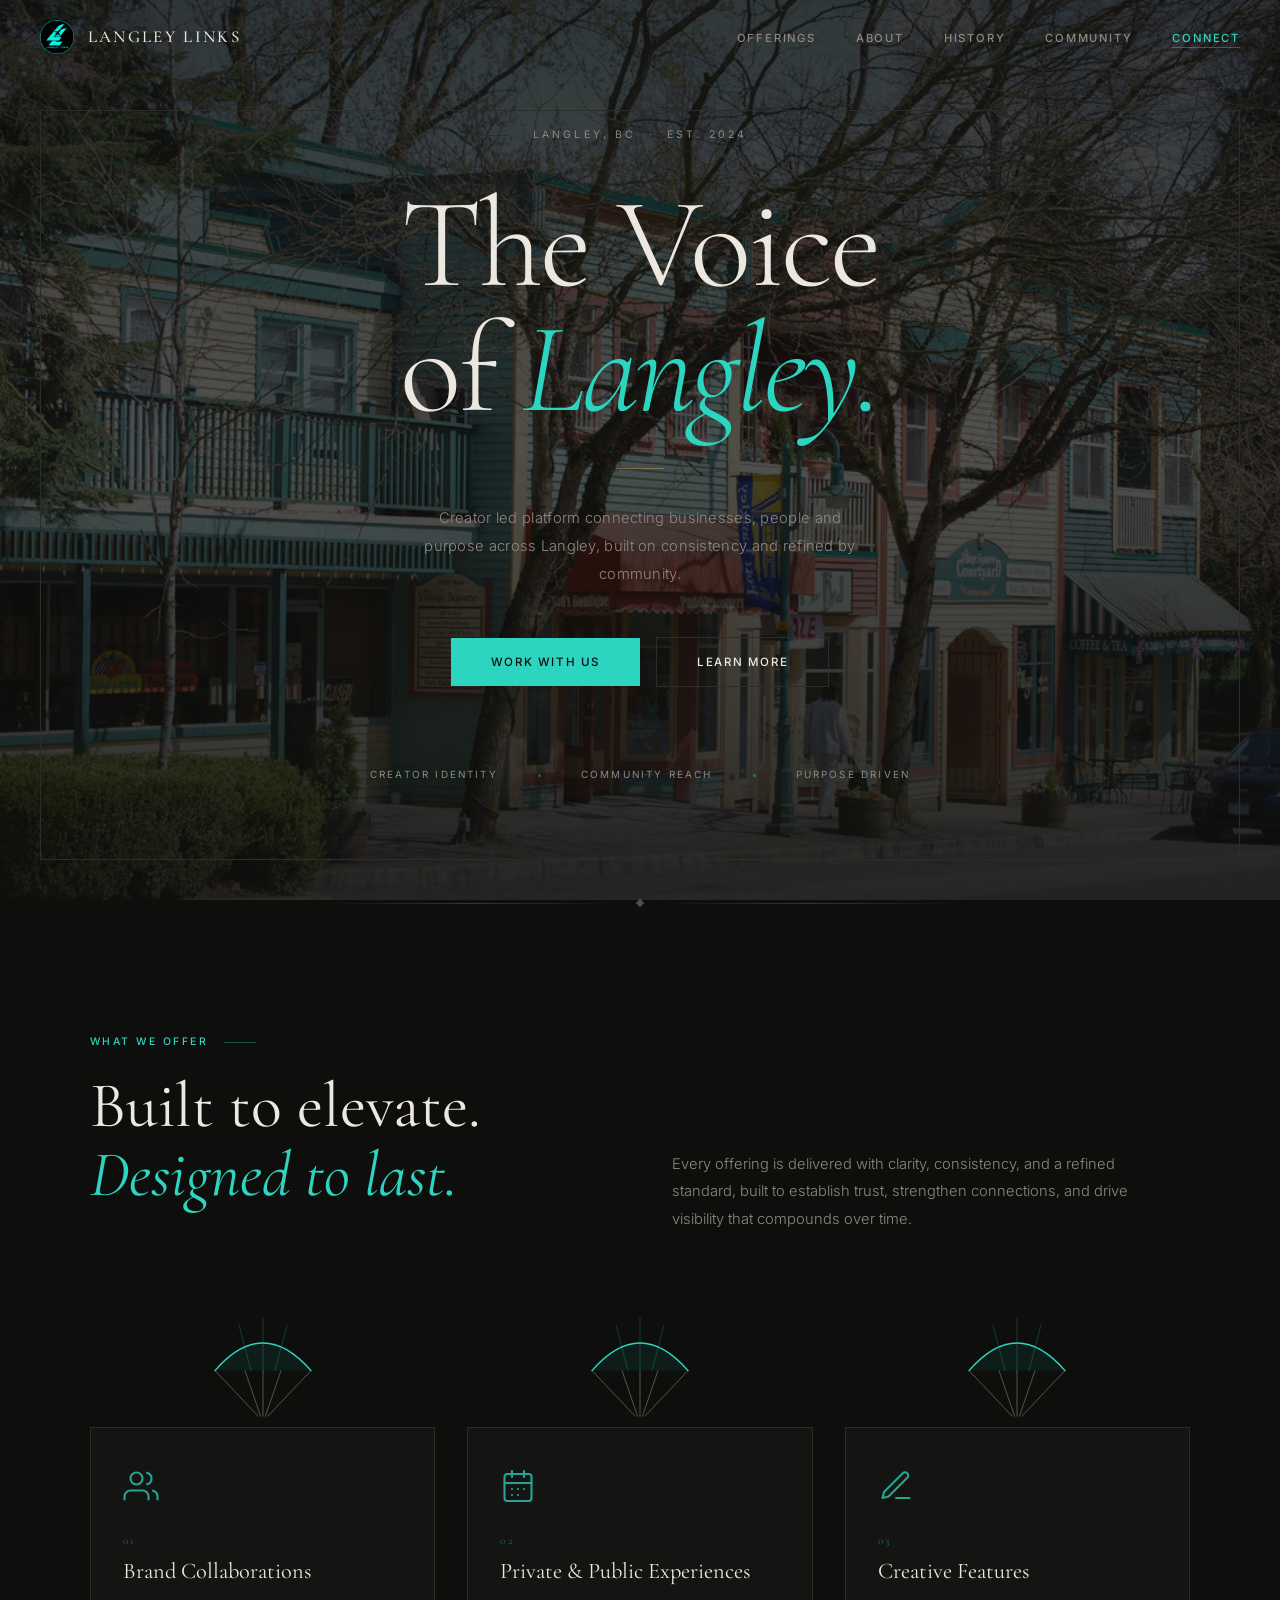
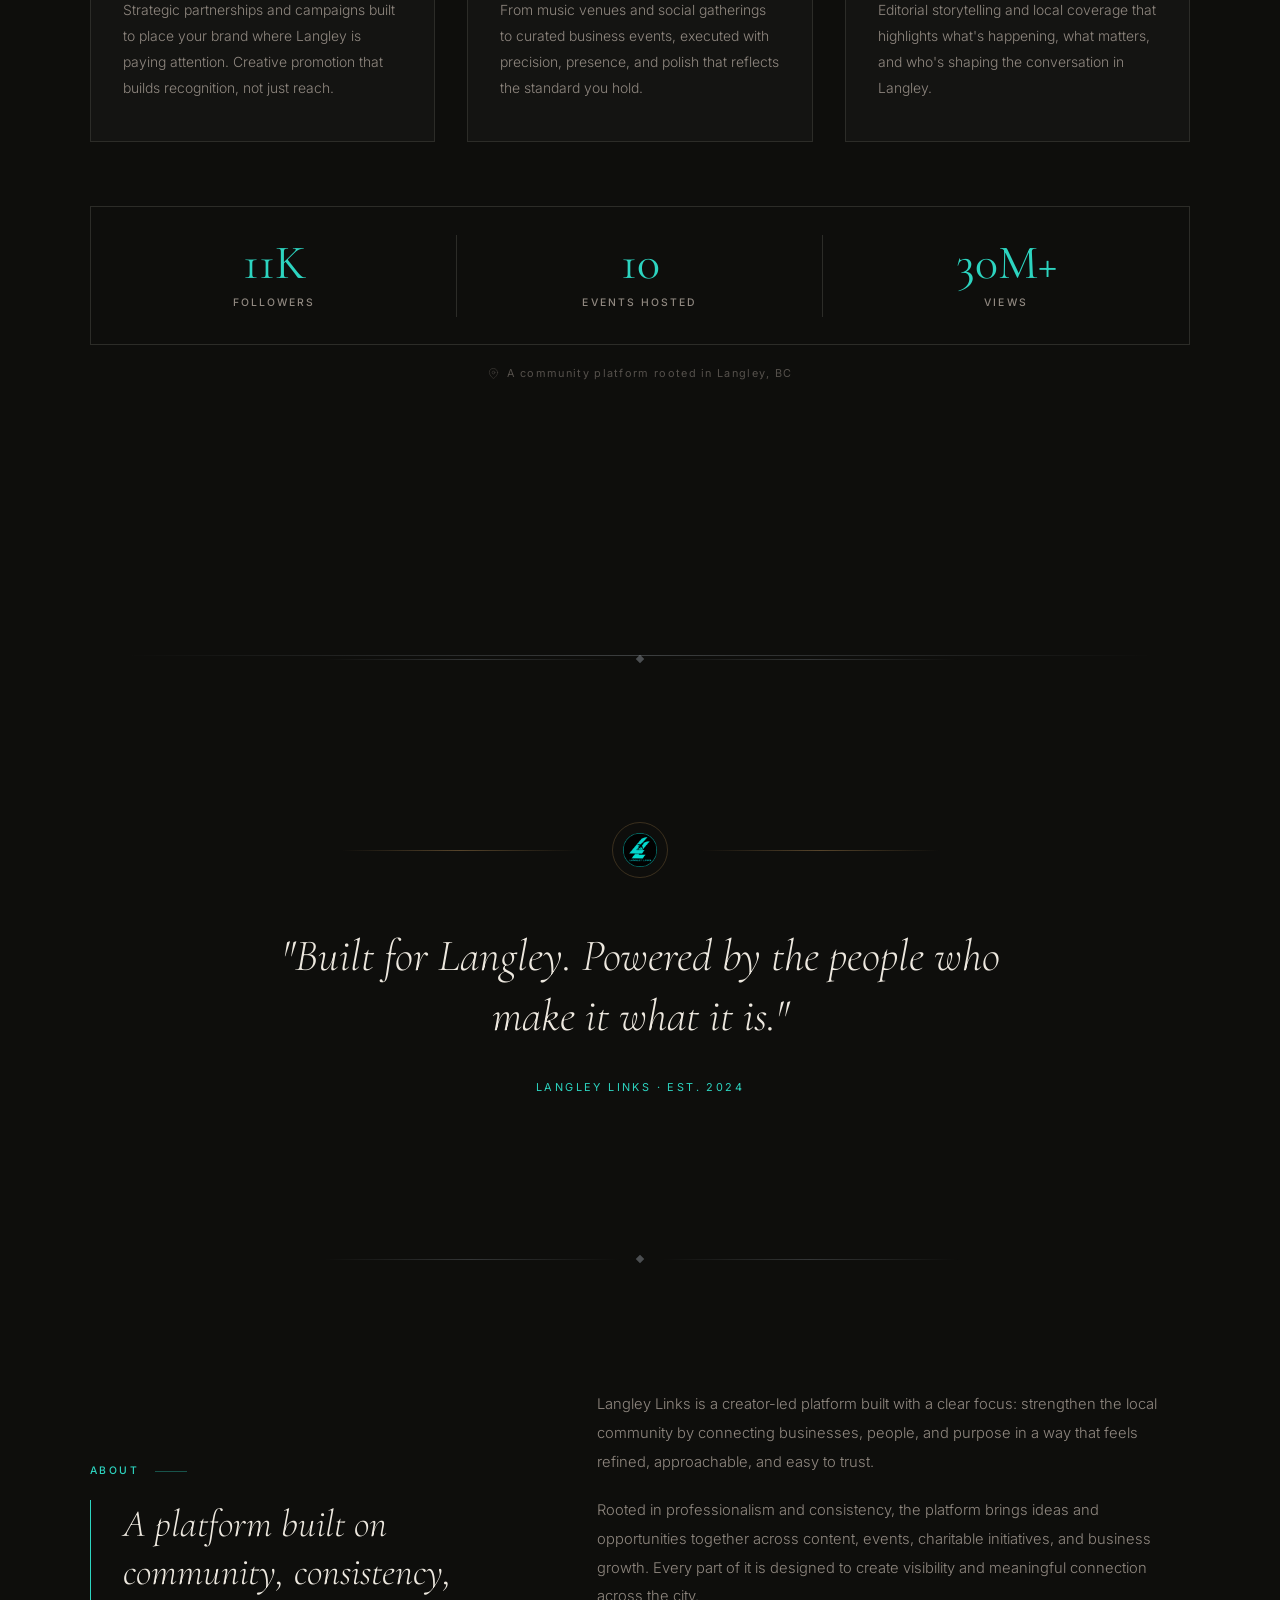
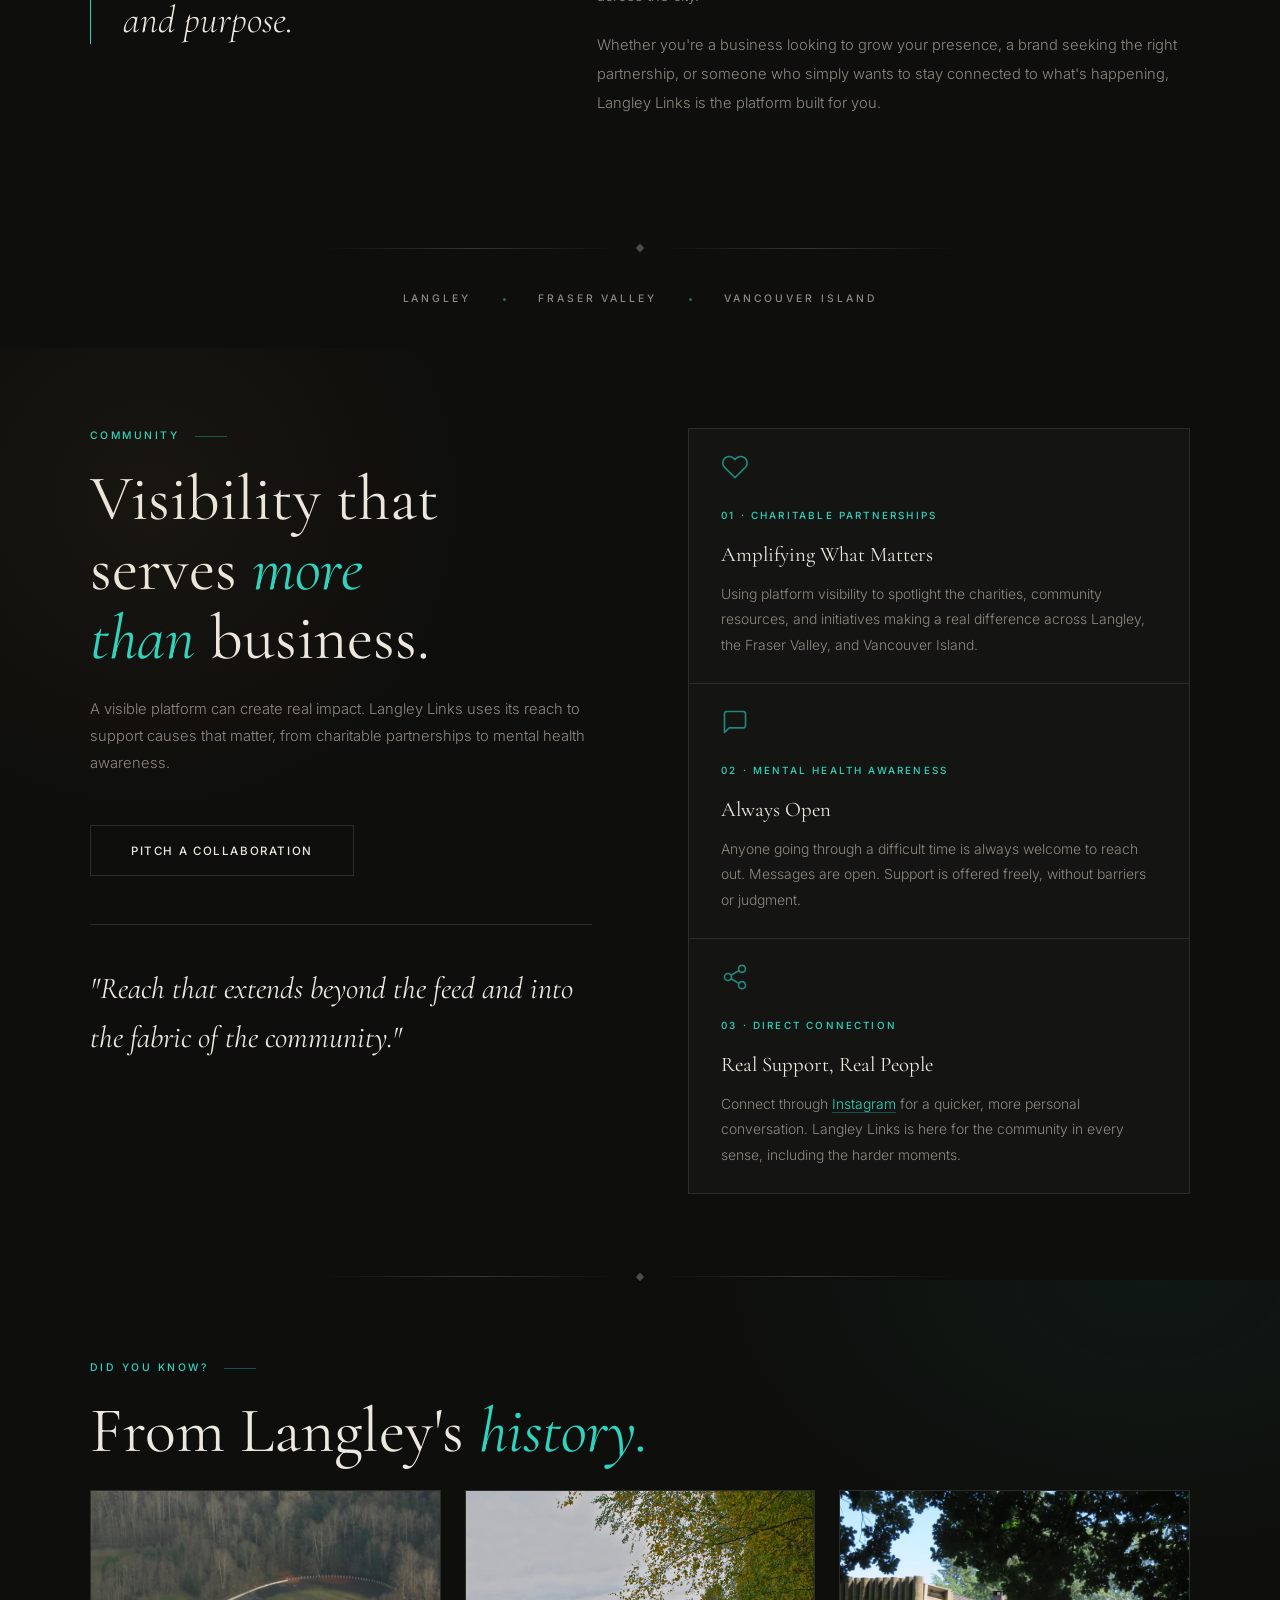
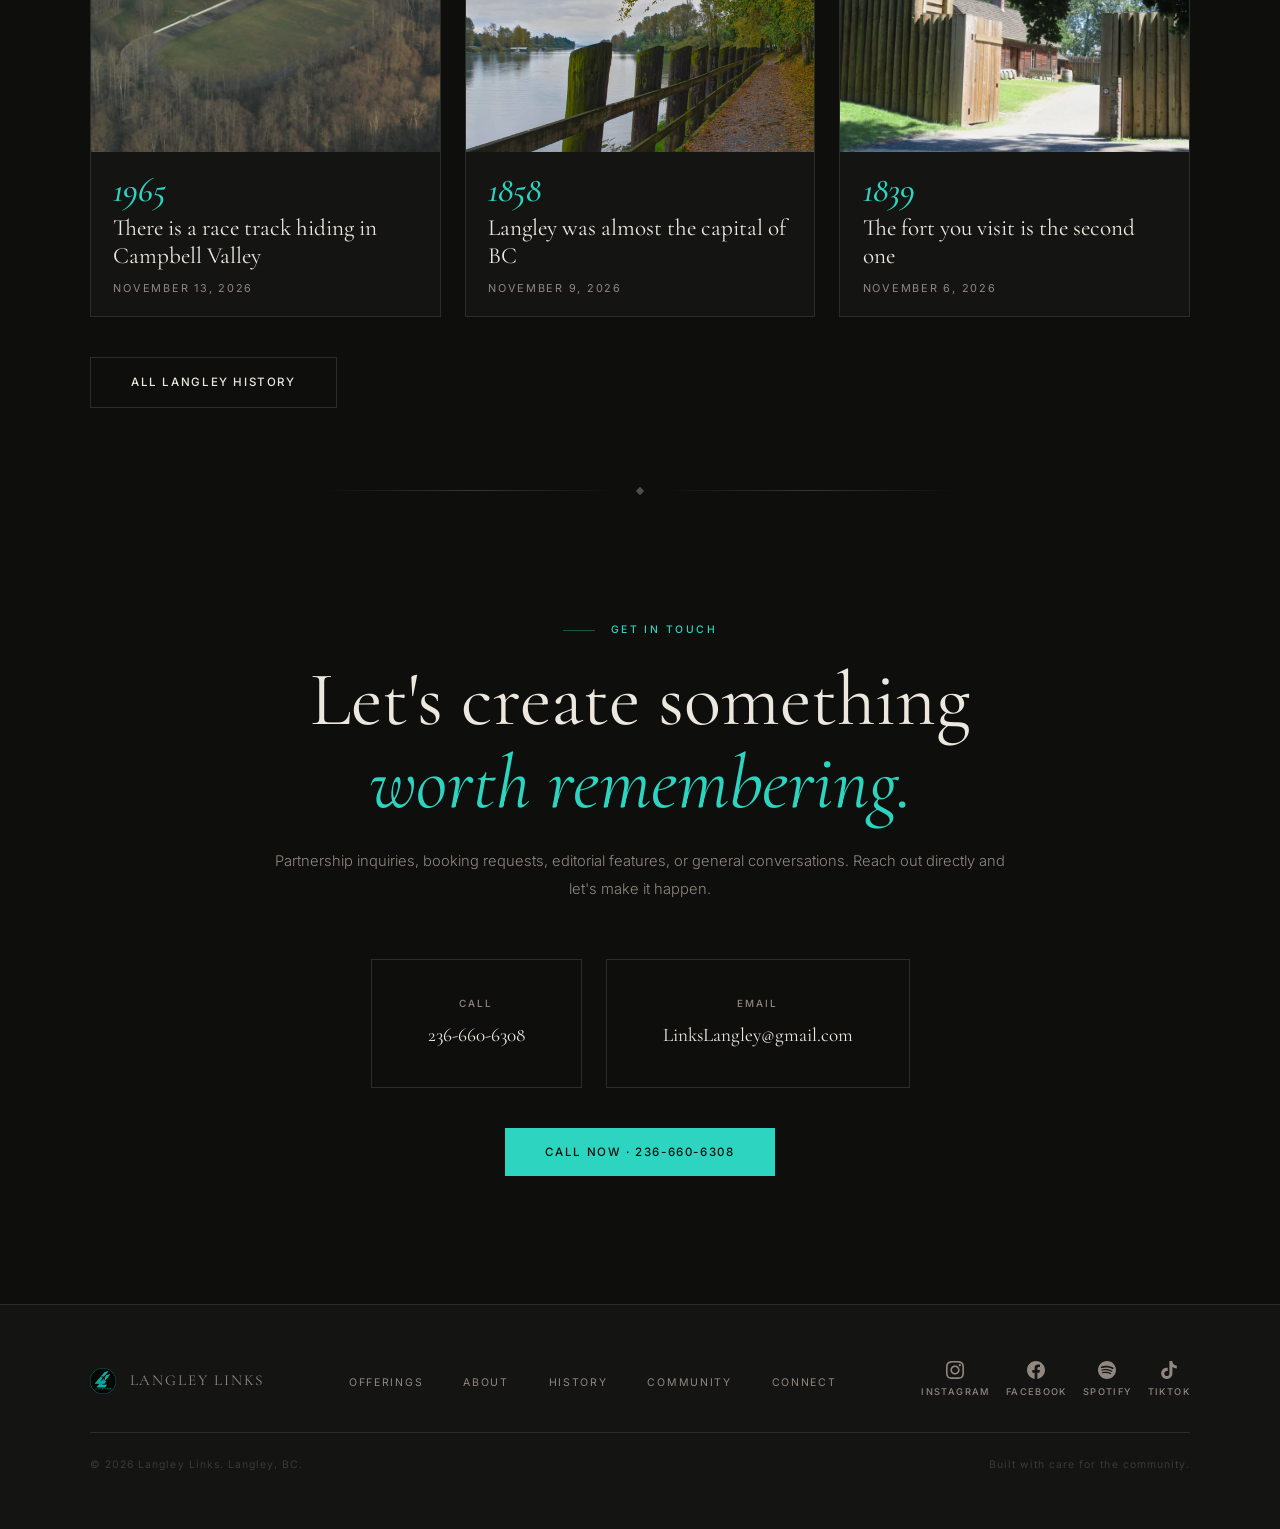
==== commit d5defaa8: "History: fun fact 2026-11-13" ====
--- a/index.html
+++ b/index.html
@@ -1630,12 +1630,12 @@
       <p class="section-label">Did You Know?</p>
       <h2 class="section-title">From Langley's <em>history.</em></h2>
       <div class="grid">
+        <a class="card" href="/history/the-race-track-hiding-in-campbell-valley/"><img src="/history/img/the-race-track-hiding-in-campbell-valley/langley-speedway-800.jpg" width="800" height="534" alt="" loading="lazy" decoding="async">
+  <span class="card-fig">1965</span><span class="card-title">There is a race track hiding in Campbell Valley</span><span class="card-date">November 13, 2026</span></a>
         <a class="card" href="/history/langley-was-almost-the-capital-of-bc/"><img src="/history/img/langley-was-almost-the-capital-of-bc/fort-langley-bedford-channel-autumn-800.jpg" width="800" height="450" alt="" loading="lazy" decoding="async">
   <span class="card-fig">1858</span><span class="card-title">Langley was almost the capital of BC</span><span class="card-date">November 9, 2026</span></a>
         <a class="card" href="/history/the-fort-you-visit-is-the-second-one/"><img src="/history/img/the-fort-you-visit-is-the-second-one/fort-langley-palisade-gate-800.jpg" width="800" height="600" alt="" loading="lazy" decoding="async">
   <span class="card-fig">1839</span><span class="card-title">The fort you visit is the second one</span><span class="card-date">November 6, 2026</span></a>
-        <a class="card" href="/history/langley-is-named-after-a-man-who-never-came-here/"><img src="/history/img/langley-is-named-after-a-man-who-never-came-here/fort-langley-overview-800.jpg" width="800" height="600" alt="" loading="lazy" decoding="async">
-  <span class="card-fig">1827</span><span class="card-title">Langley is named after a person who never came here</span><span class="card-date">November 4, 2026</span></a>
       </div>
       <p class="hstrip-more"><a href="/history/" class="btn btn-outline">All Langley history</a></p>
     </div>
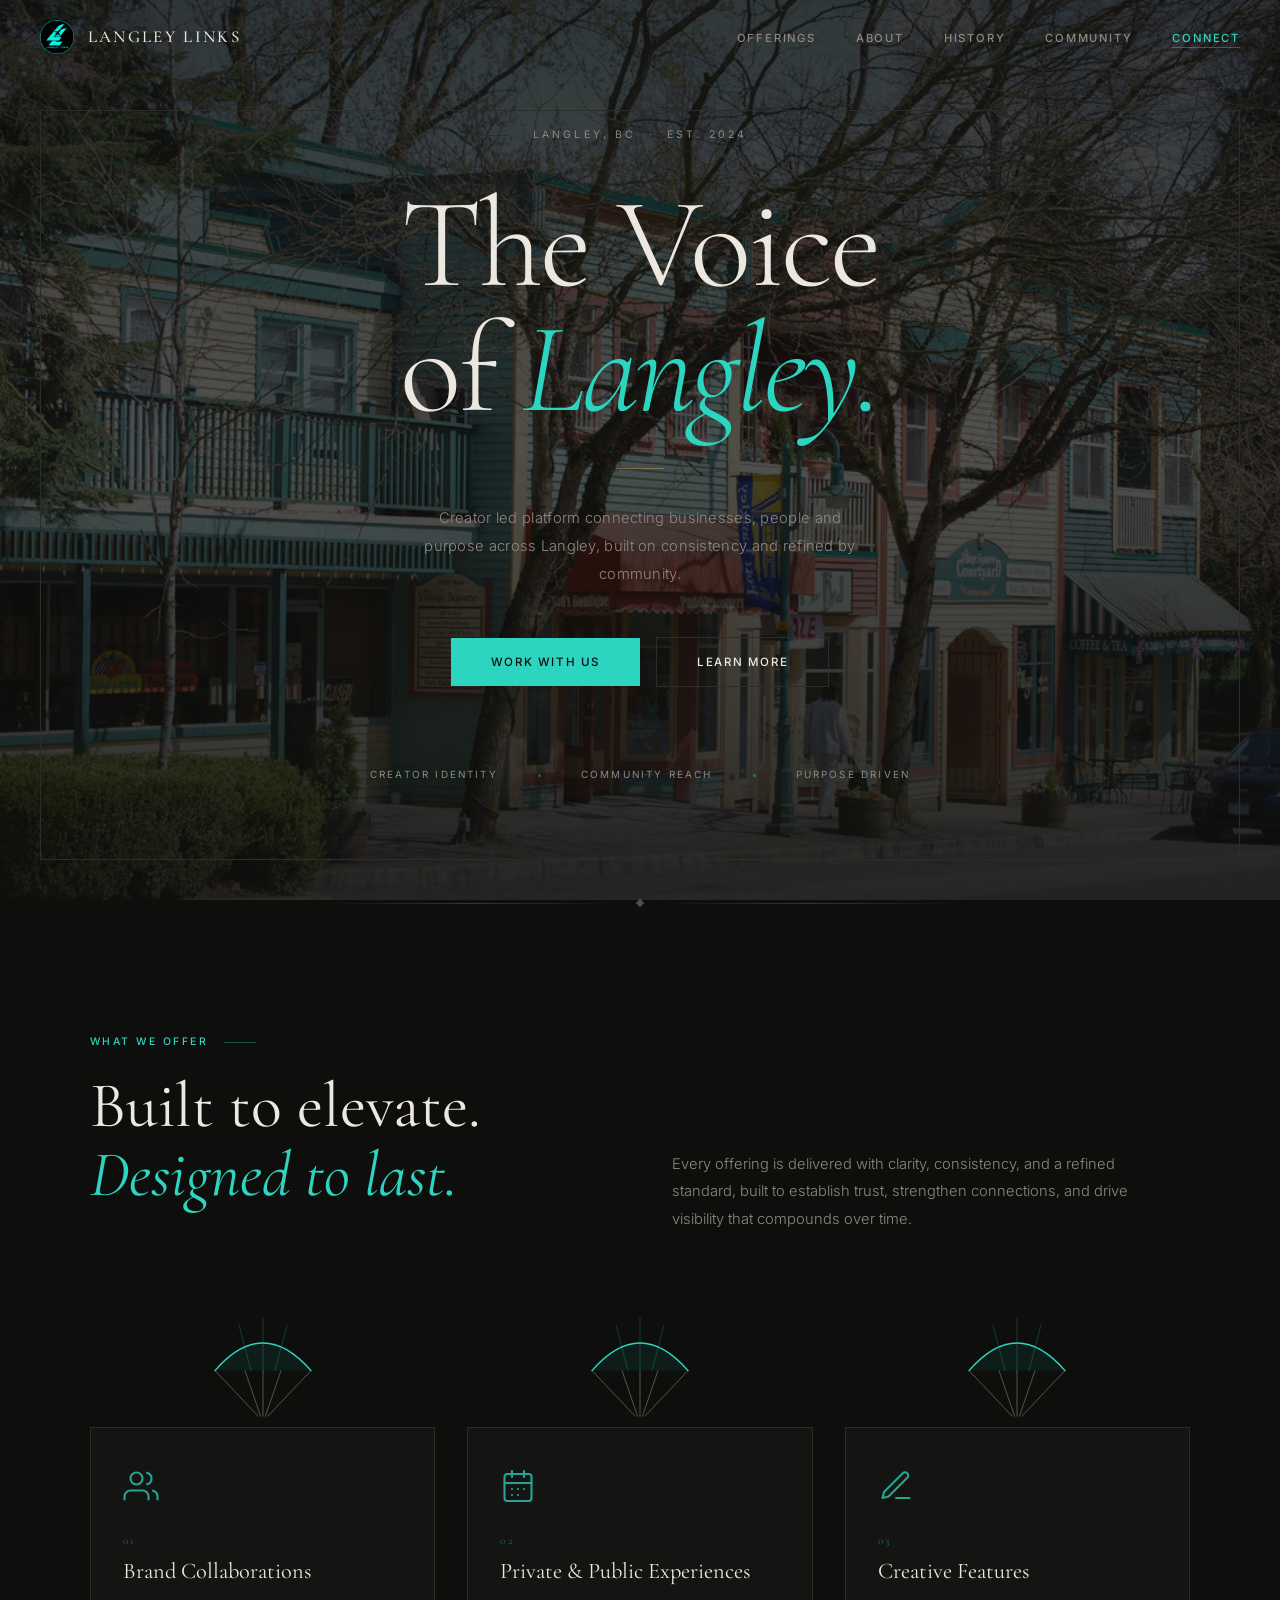
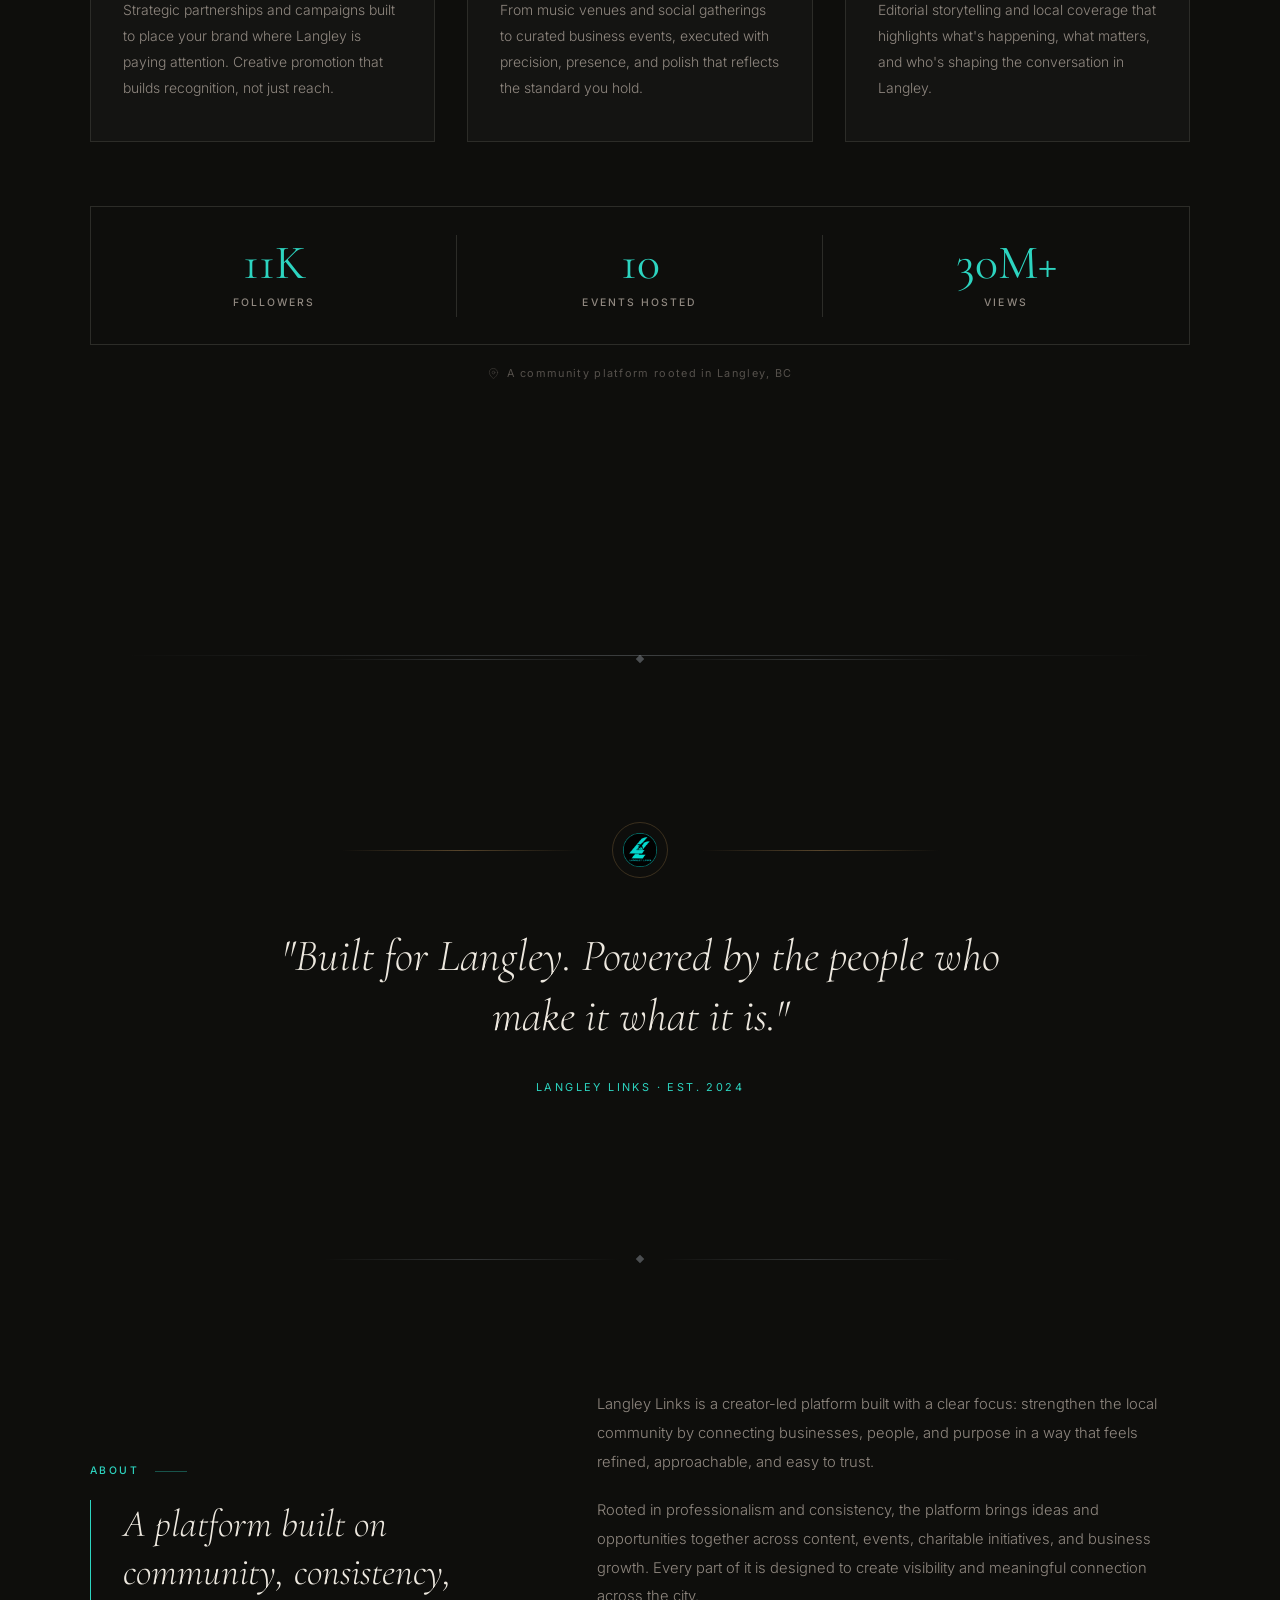
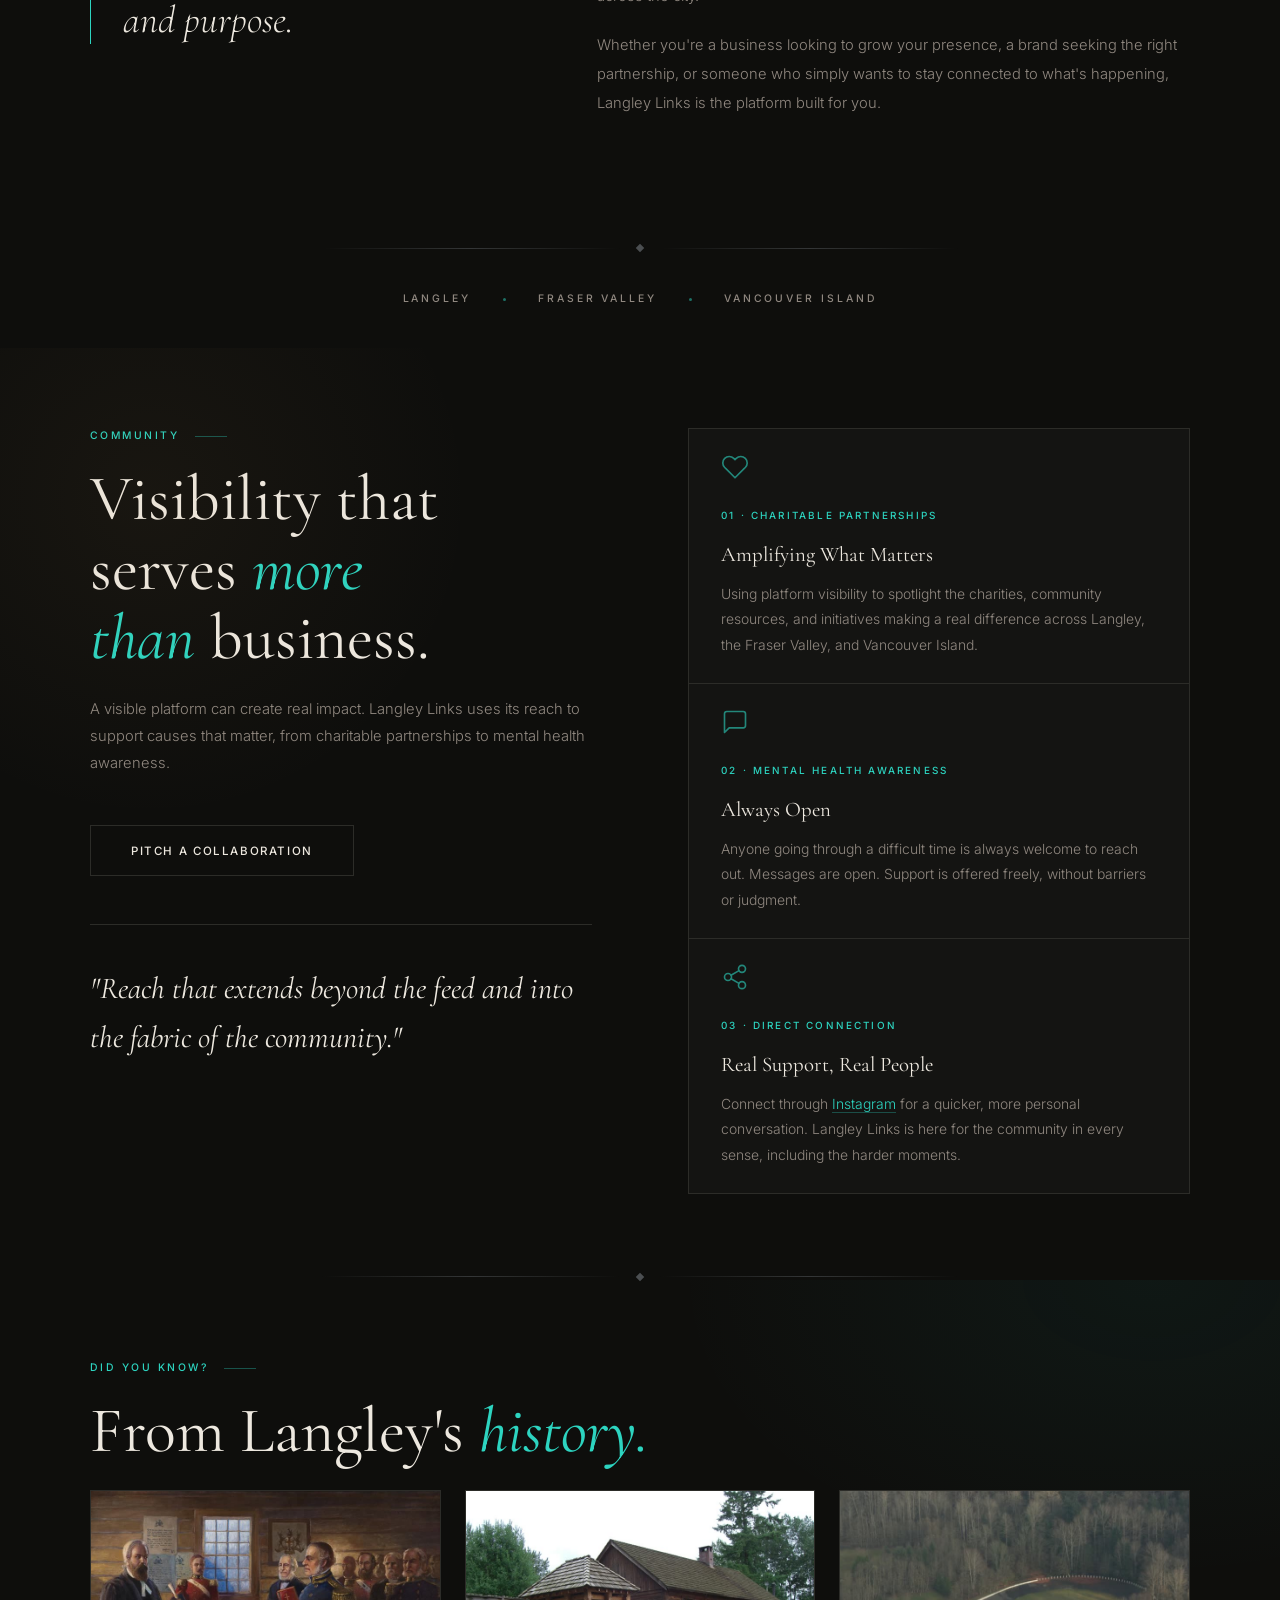
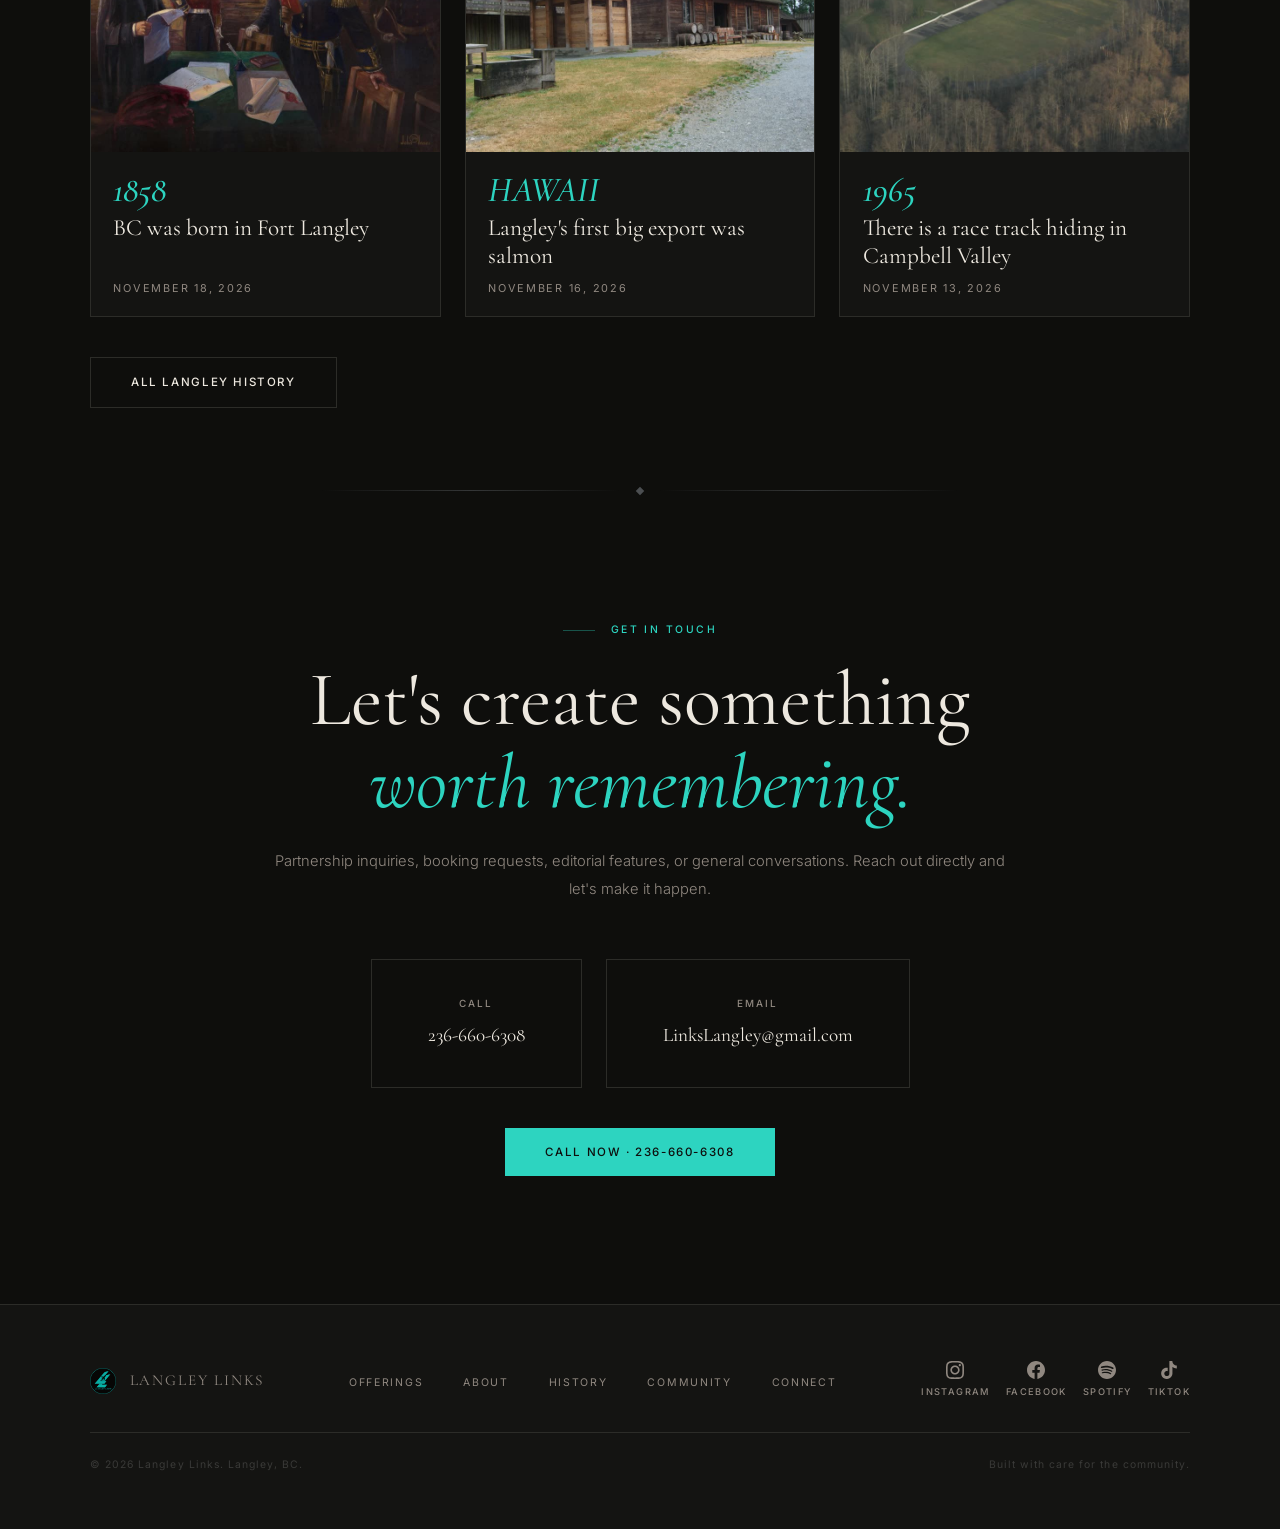
==== commit b64b1aca: "History: fun fact 2026-11-18" ====
--- a/index.html
+++ b/index.html
@@ -1630,12 +1630,12 @@
       <p class="section-label">Did You Know?</p>
       <h2 class="section-title">From Langley's <em>history.</em></h2>
       <div class="grid">
+        <a class="card" href="/history/bc-was-born-in-fort-langley/"><img src="/history/img/bc-was-born-in-fort-langley/douglas-oath-1858-innes-800.jpg" width="800" height="604" alt="" loading="lazy" decoding="async">
+  <span class="card-fig">1858</span><span class="card-title">BC was born in Fort Langley</span><span class="card-date">November 18, 2026</span></a>
+        <a class="card" href="/history/langleys-first-big-export-was-salmon/"><img src="/history/img/langleys-first-big-export-was-salmon/fort-langley-barrels-800.jpg" width="800" height="600" alt="" loading="lazy" decoding="async">
+  <span class="card-fig">HAWAII</span><span class="card-title">Langley's first big export was salmon</span><span class="card-date">November 16, 2026</span></a>
         <a class="card" href="/history/the-race-track-hiding-in-campbell-valley/"><img src="/history/img/the-race-track-hiding-in-campbell-valley/langley-speedway-800.jpg" width="800" height="534" alt="" loading="lazy" decoding="async">
   <span class="card-fig">1965</span><span class="card-title">There is a race track hiding in Campbell Valley</span><span class="card-date">November 13, 2026</span></a>
-        <a class="card" href="/history/langley-was-almost-the-capital-of-bc/"><img src="/history/img/langley-was-almost-the-capital-of-bc/fort-langley-bedford-channel-autumn-800.jpg" width="800" height="450" alt="" loading="lazy" decoding="async">
-  <span class="card-fig">1858</span><span class="card-title">Langley was almost the capital of BC</span><span class="card-date">November 9, 2026</span></a>
-        <a class="card" href="/history/the-fort-you-visit-is-the-second-one/"><img src="/history/img/the-fort-you-visit-is-the-second-one/fort-langley-palisade-gate-800.jpg" width="800" height="600" alt="" loading="lazy" decoding="async">
-  <span class="card-fig">1839</span><span class="card-title">The fort you visit is the second one</span><span class="card-date">November 6, 2026</span></a>
       </div>
       <p class="hstrip-more"><a href="/history/" class="btn btn-outline">All Langley history</a></p>
     </div>
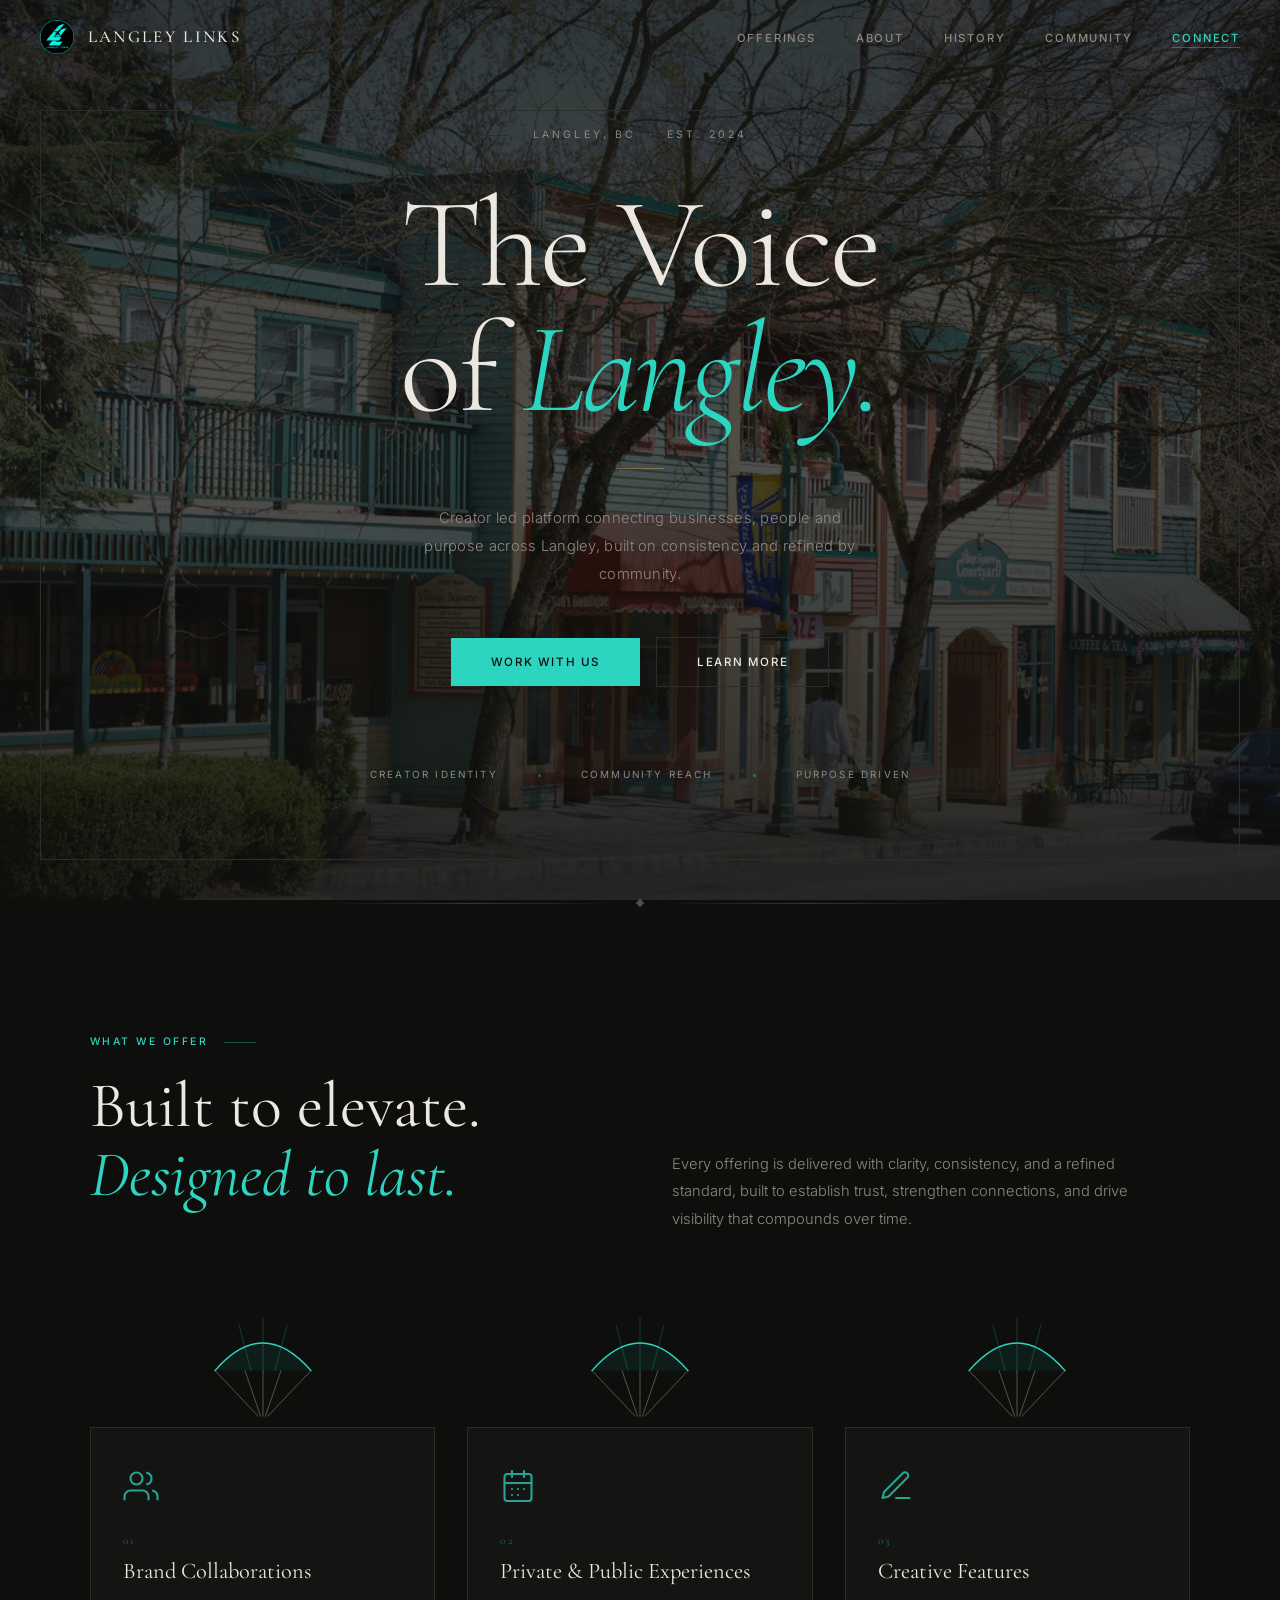
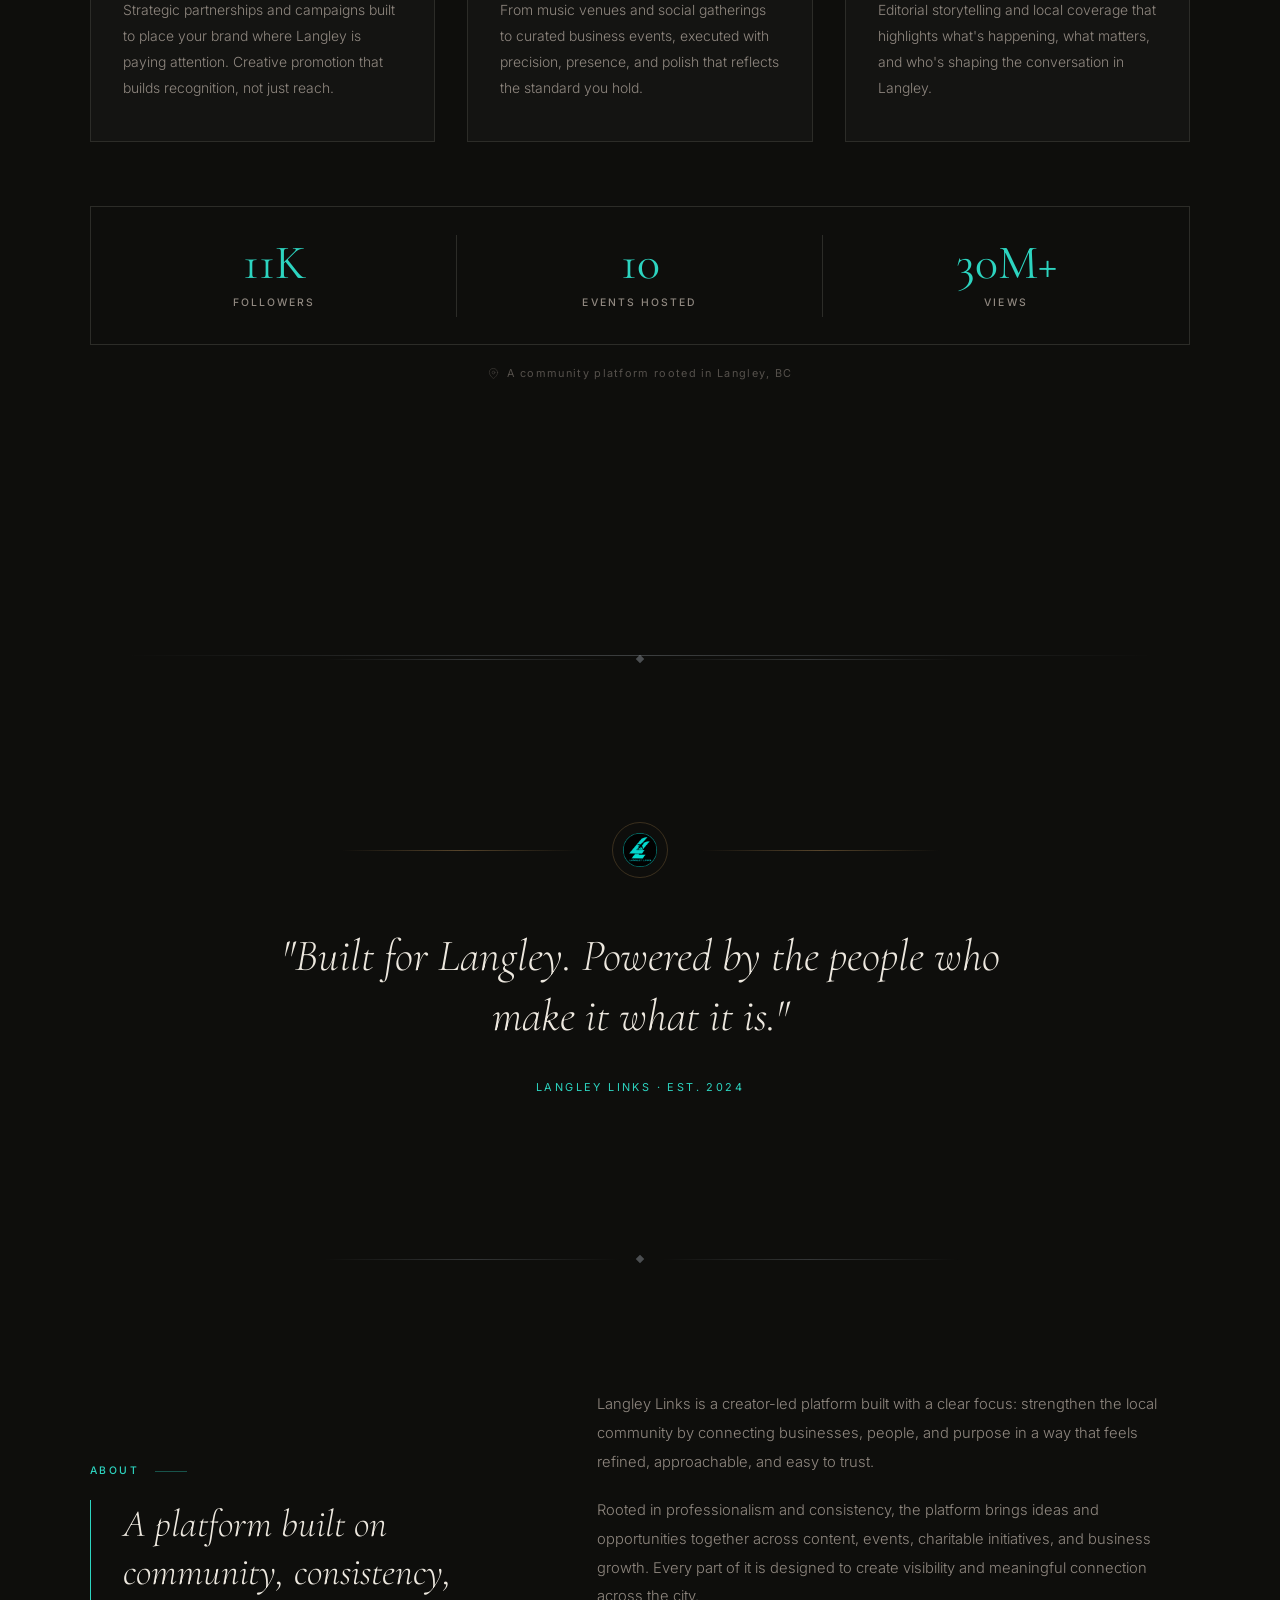
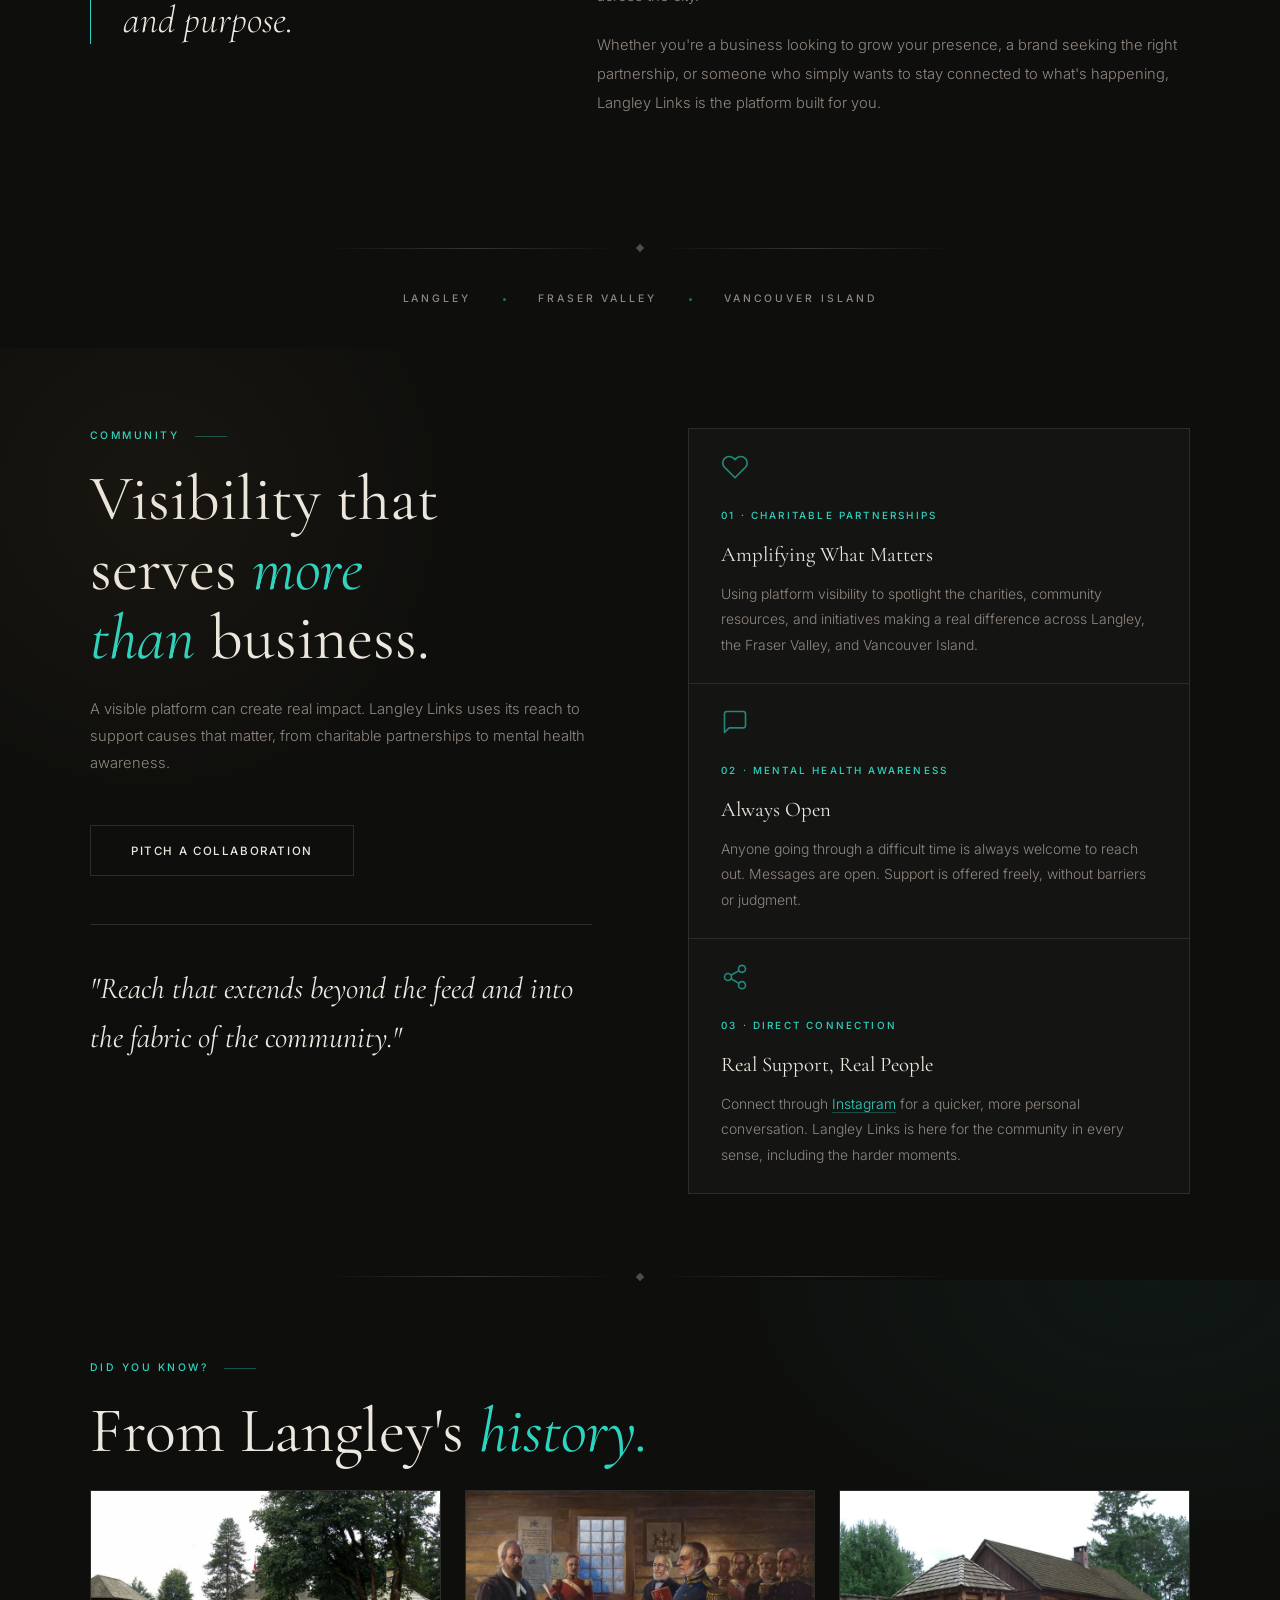
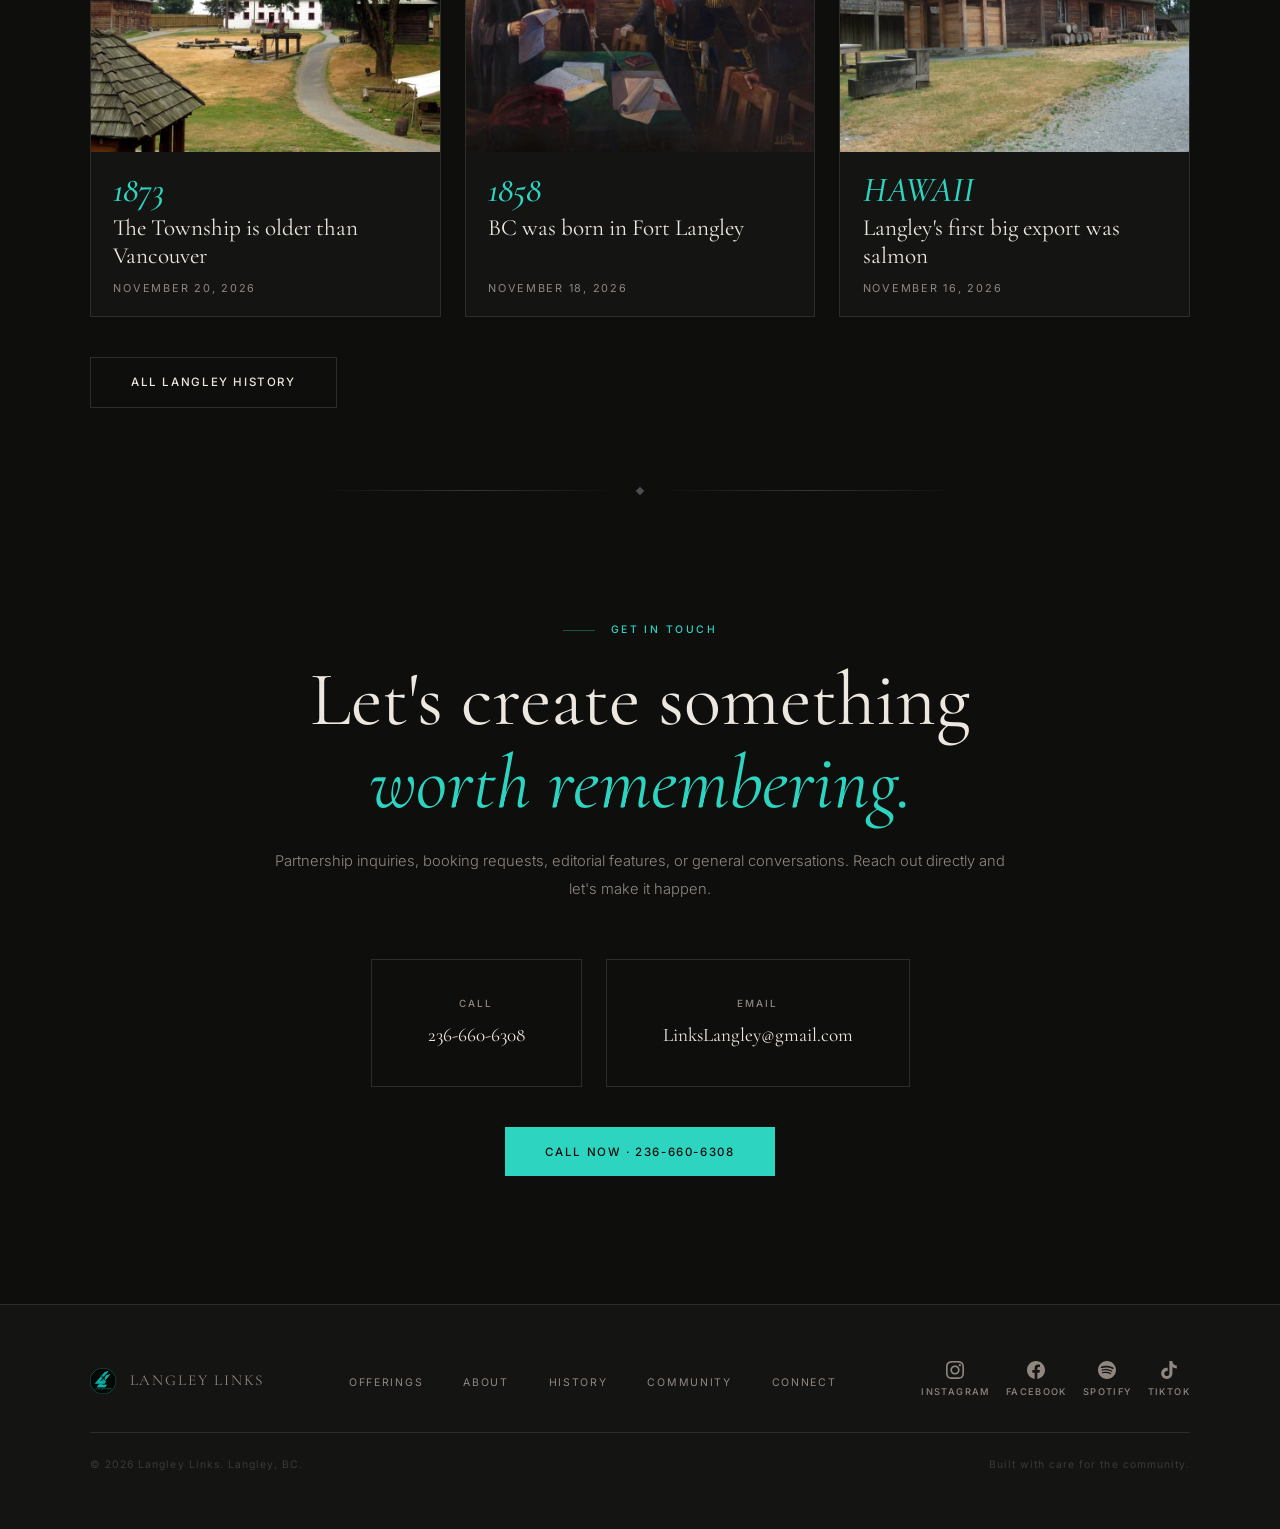
==== commit 863aa7cd: "History: fun fact 2026-11-20" ====
--- a/index.html
+++ b/index.html
@@ -1630,12 +1630,12 @@
       <p class="section-label">Did You Know?</p>
       <h2 class="section-title">From Langley's <em>history.</em></h2>
       <div class="grid">
+        <a class="card" href="/history/how-one-langley-became-two/"><img src="/history/img/how-one-langley-became-two/fort-langley-overview-800.jpg" width="800" height="600" alt="" loading="lazy" decoding="async">
+  <span class="card-fig">1873</span><span class="card-title">The Township is older than Vancouver</span><span class="card-date">November 20, 2026</span></a>
         <a class="card" href="/history/bc-was-born-in-fort-langley/"><img src="/history/img/bc-was-born-in-fort-langley/douglas-oath-1858-innes-800.jpg" width="800" height="604" alt="" loading="lazy" decoding="async">
   <span class="card-fig">1858</span><span class="card-title">BC was born in Fort Langley</span><span class="card-date">November 18, 2026</span></a>
         <a class="card" href="/history/langleys-first-big-export-was-salmon/"><img src="/history/img/langleys-first-big-export-was-salmon/fort-langley-barrels-800.jpg" width="800" height="600" alt="" loading="lazy" decoding="async">
   <span class="card-fig">HAWAII</span><span class="card-title">Langley's first big export was salmon</span><span class="card-date">November 16, 2026</span></a>
-        <a class="card" href="/history/the-race-track-hiding-in-campbell-valley/"><img src="/history/img/the-race-track-hiding-in-campbell-valley/langley-speedway-800.jpg" width="800" height="534" alt="" loading="lazy" decoding="async">
-  <span class="card-fig">1965</span><span class="card-title">There is a race track hiding in Campbell Valley</span><span class="card-date">November 13, 2026</span></a>
       </div>
       <p class="hstrip-more"><a href="/history/" class="btn btn-outline">All Langley history</a></p>
     </div>
